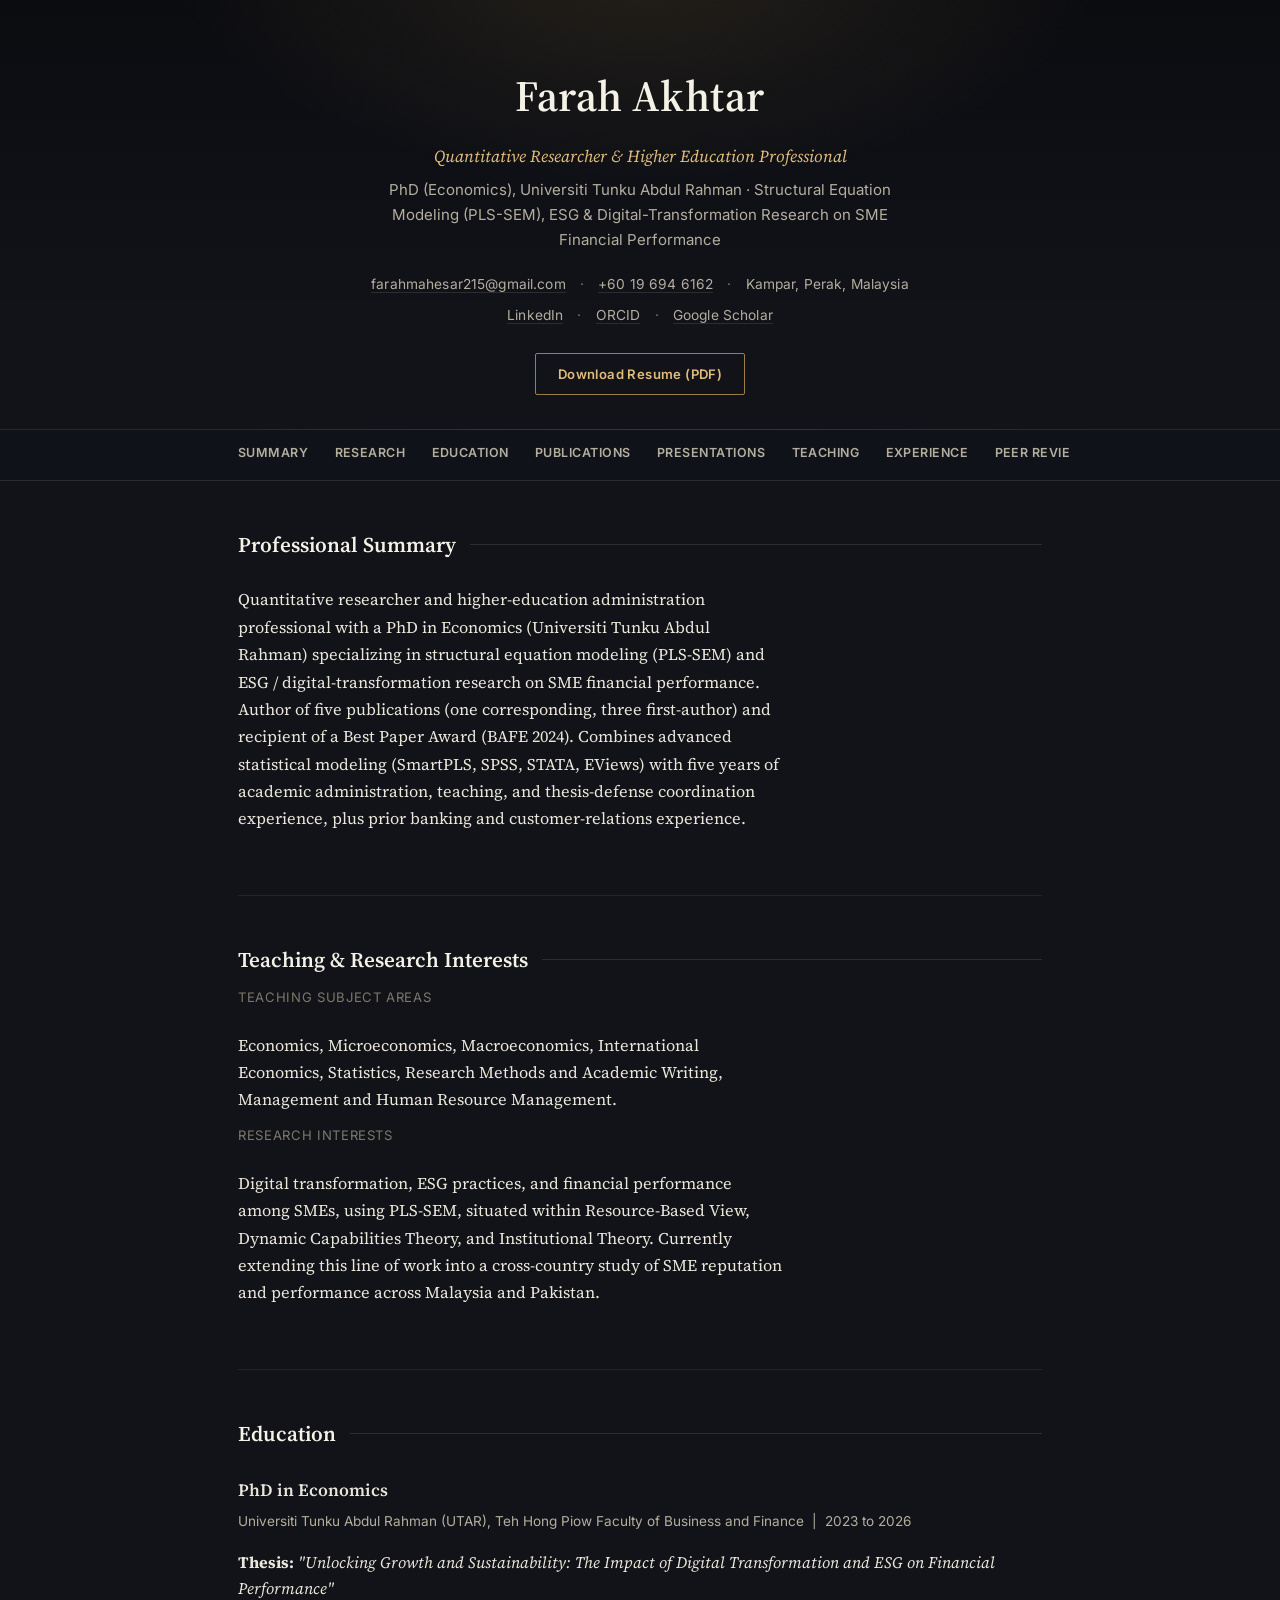
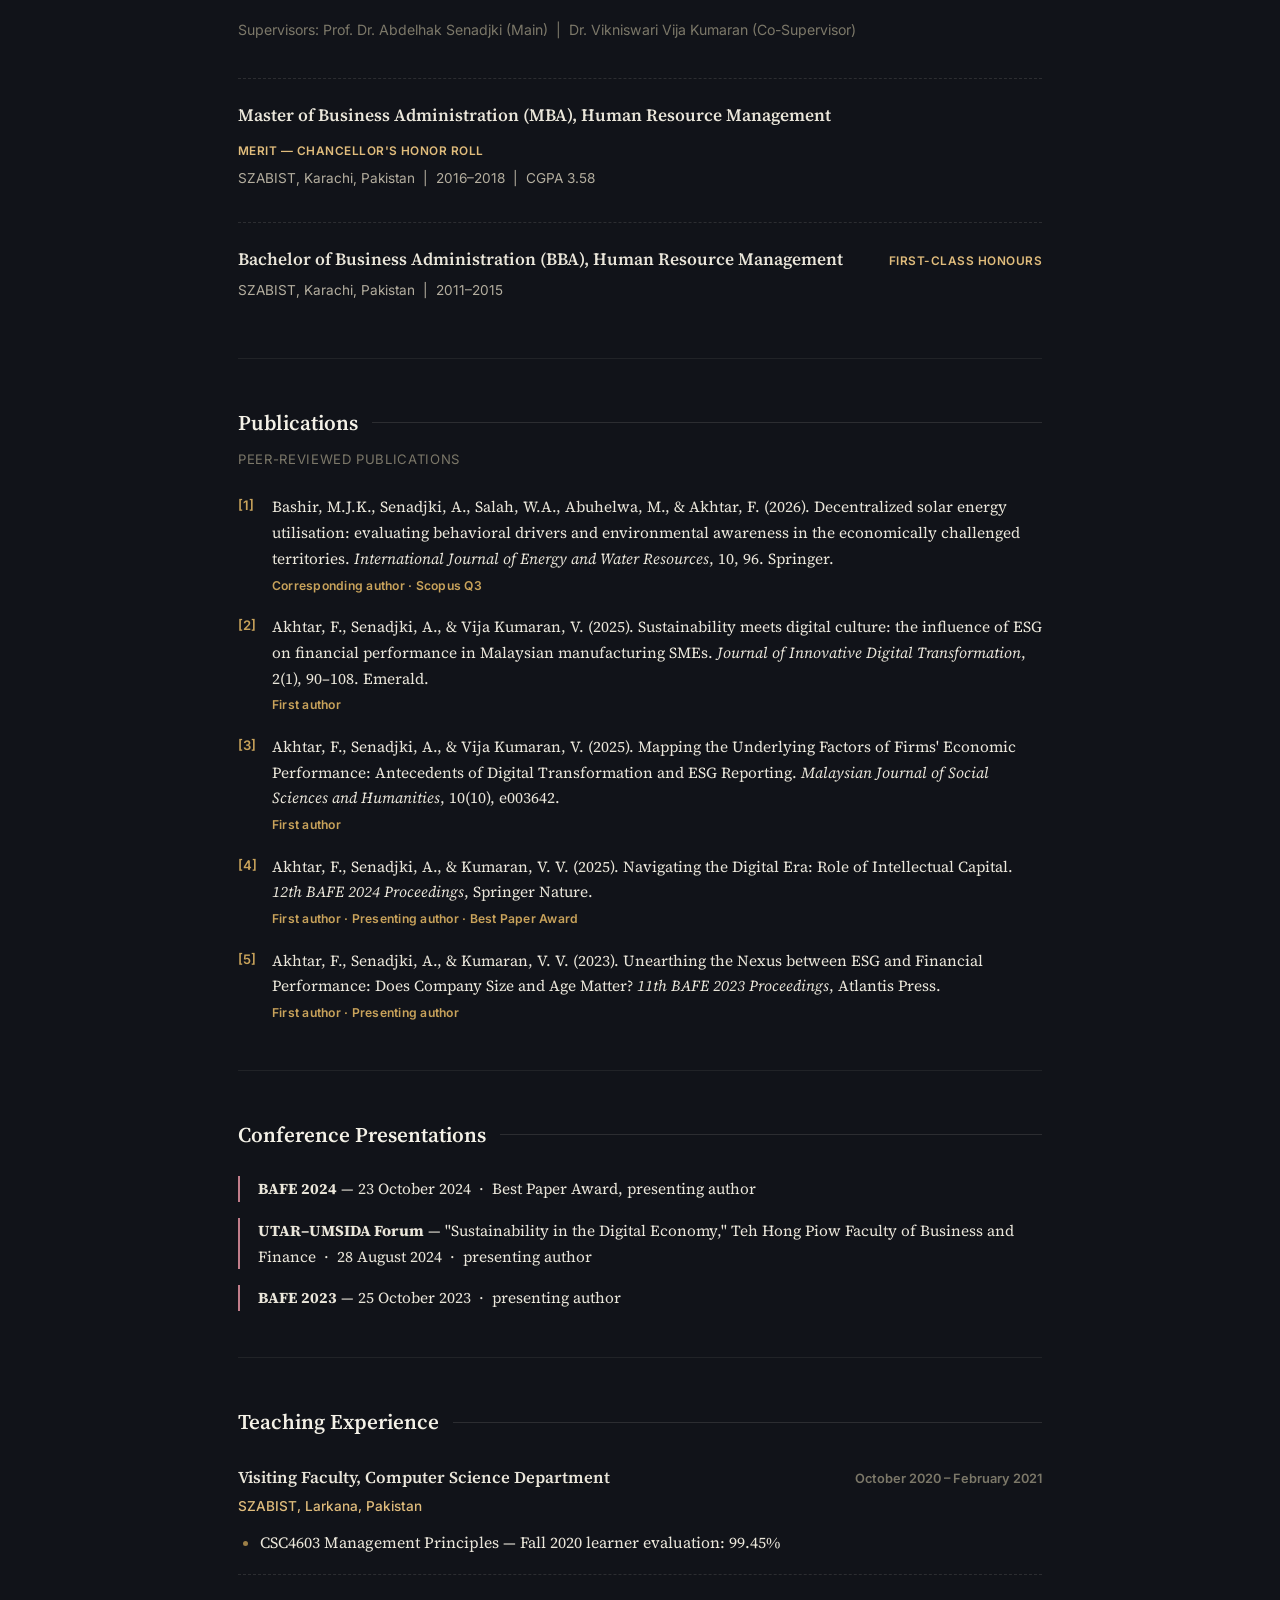
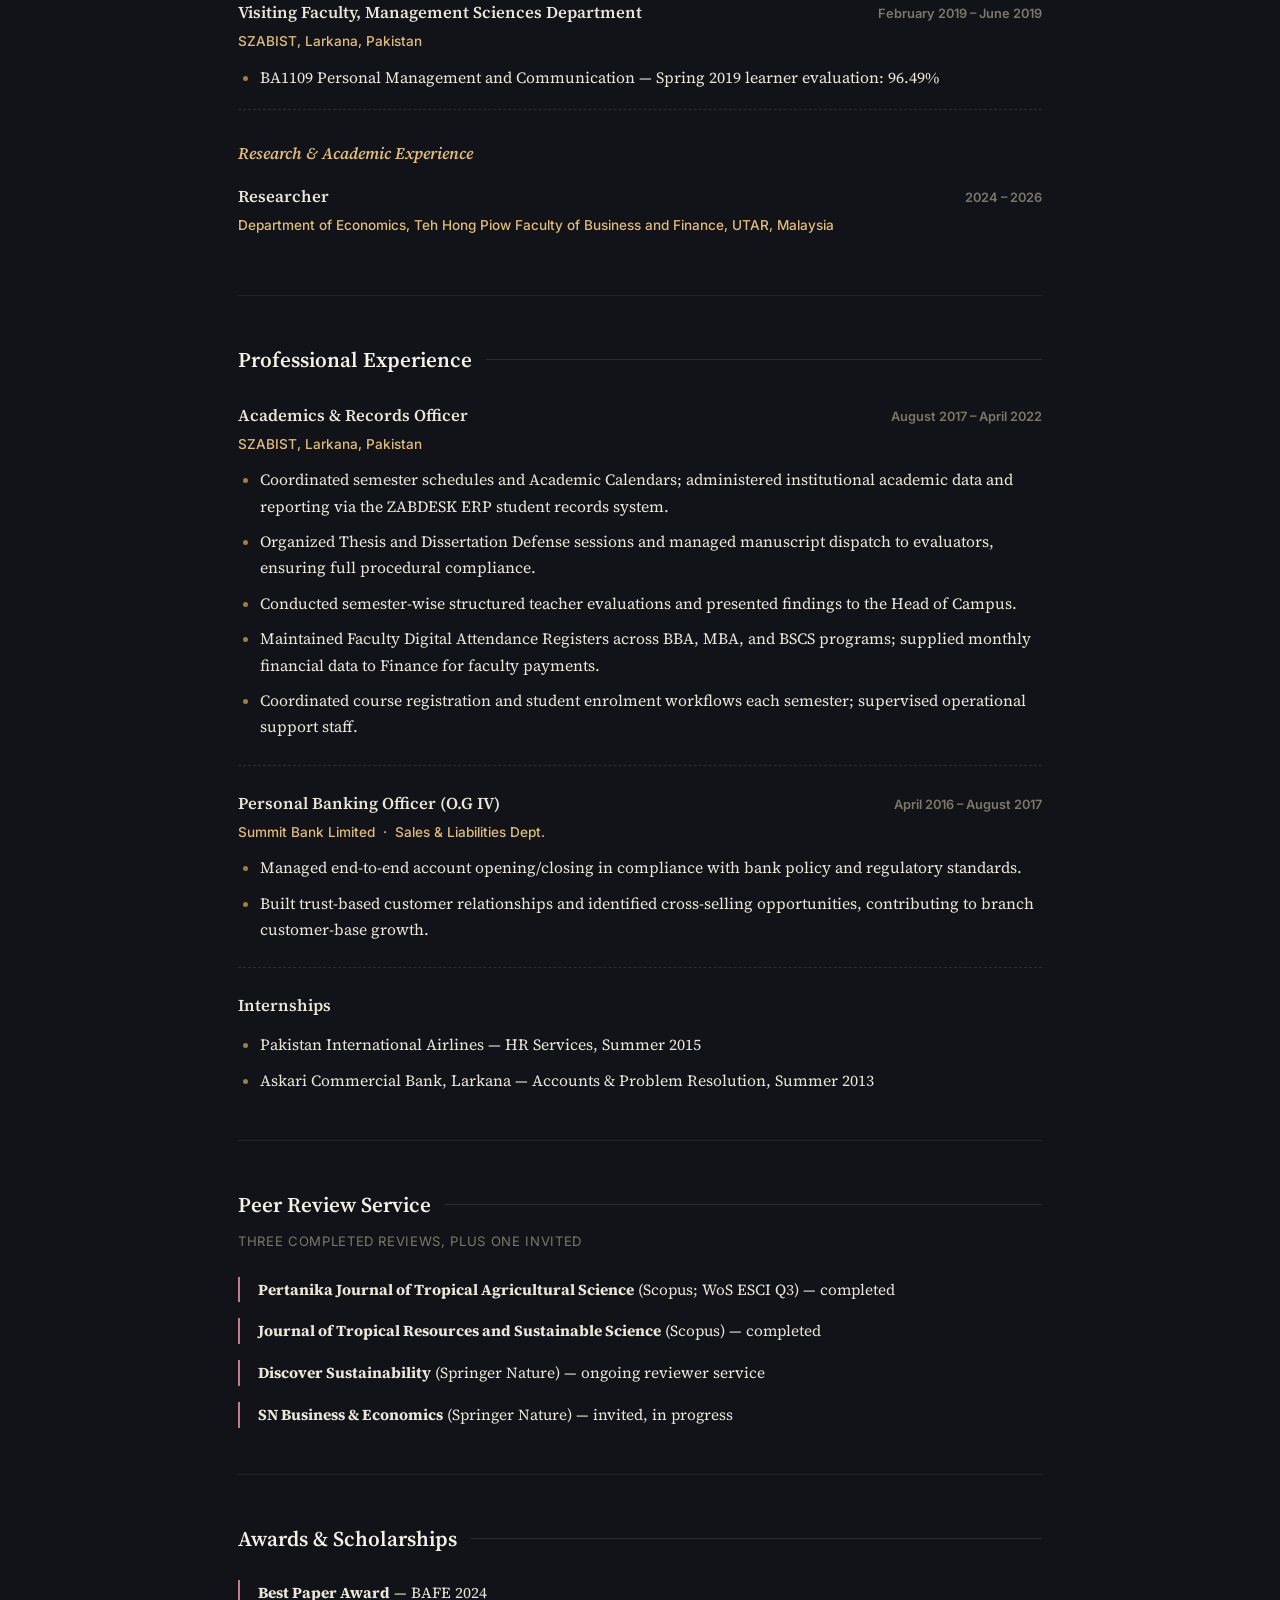
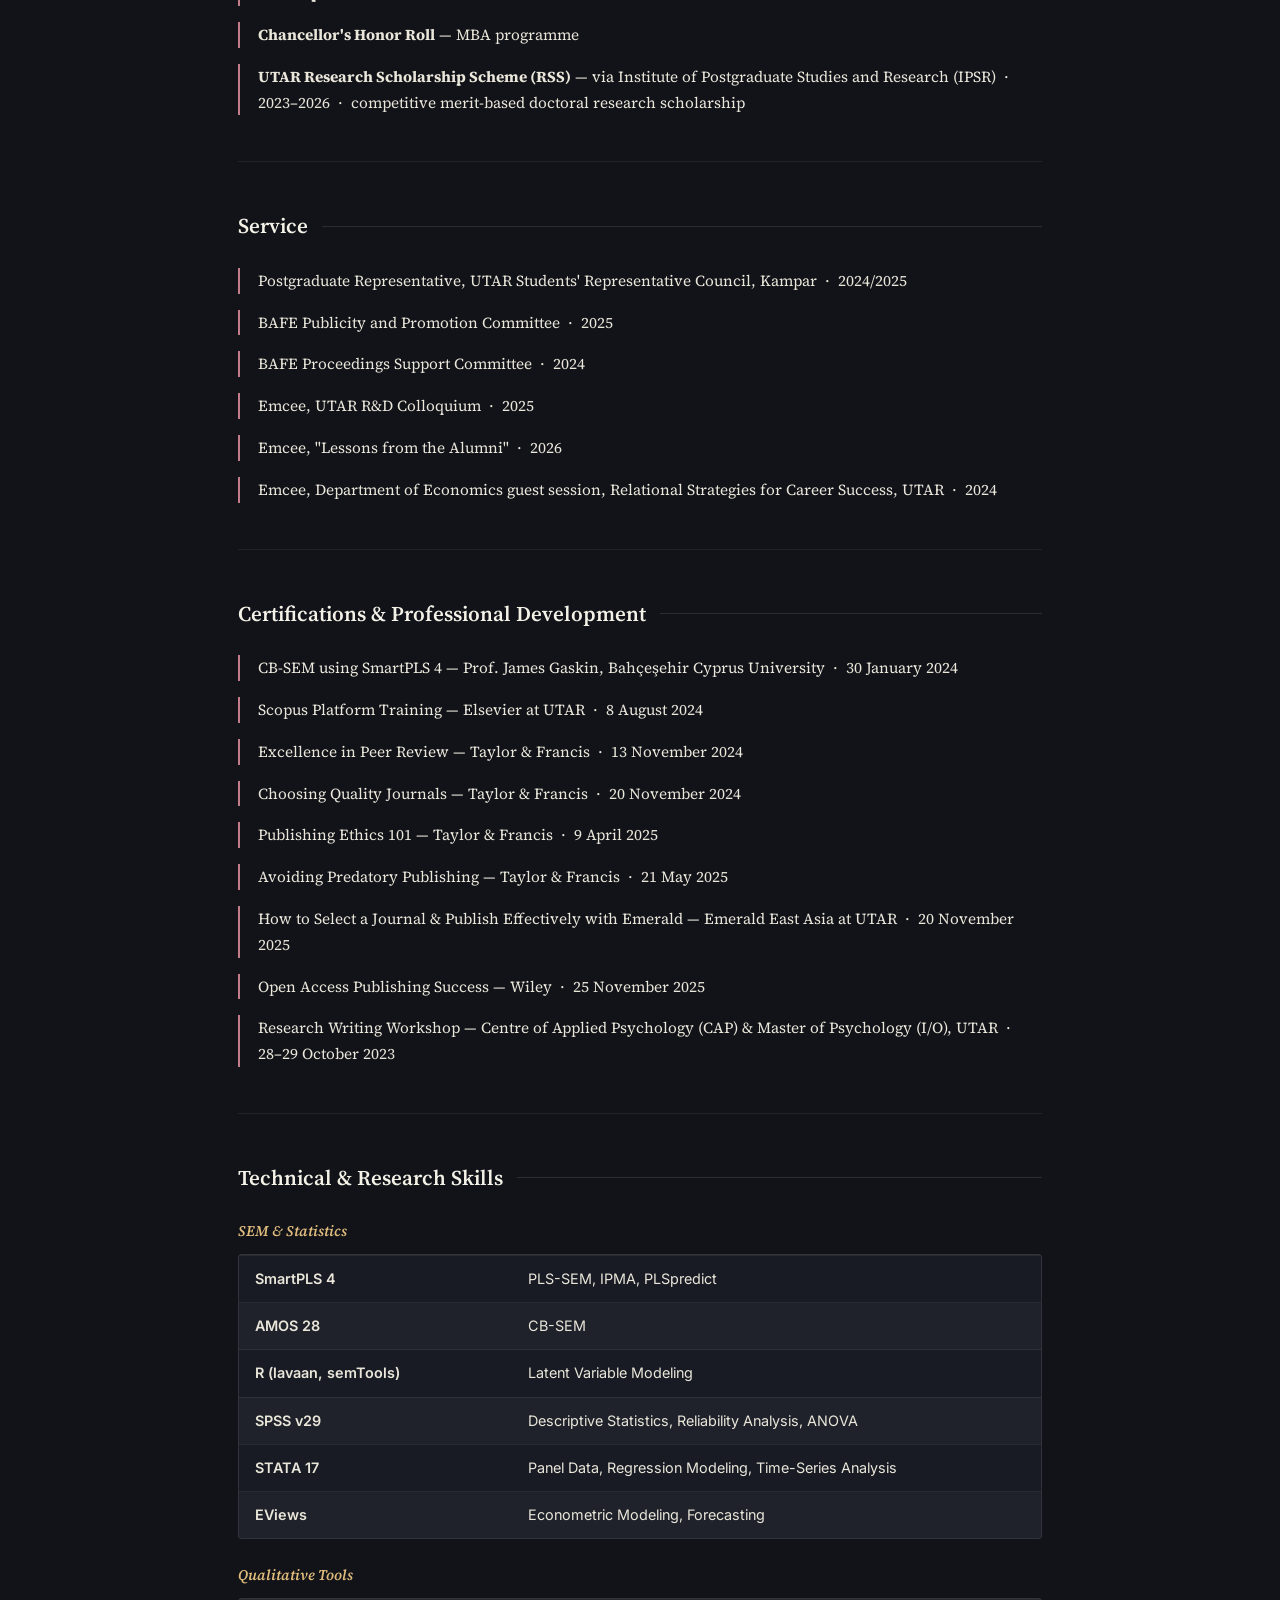
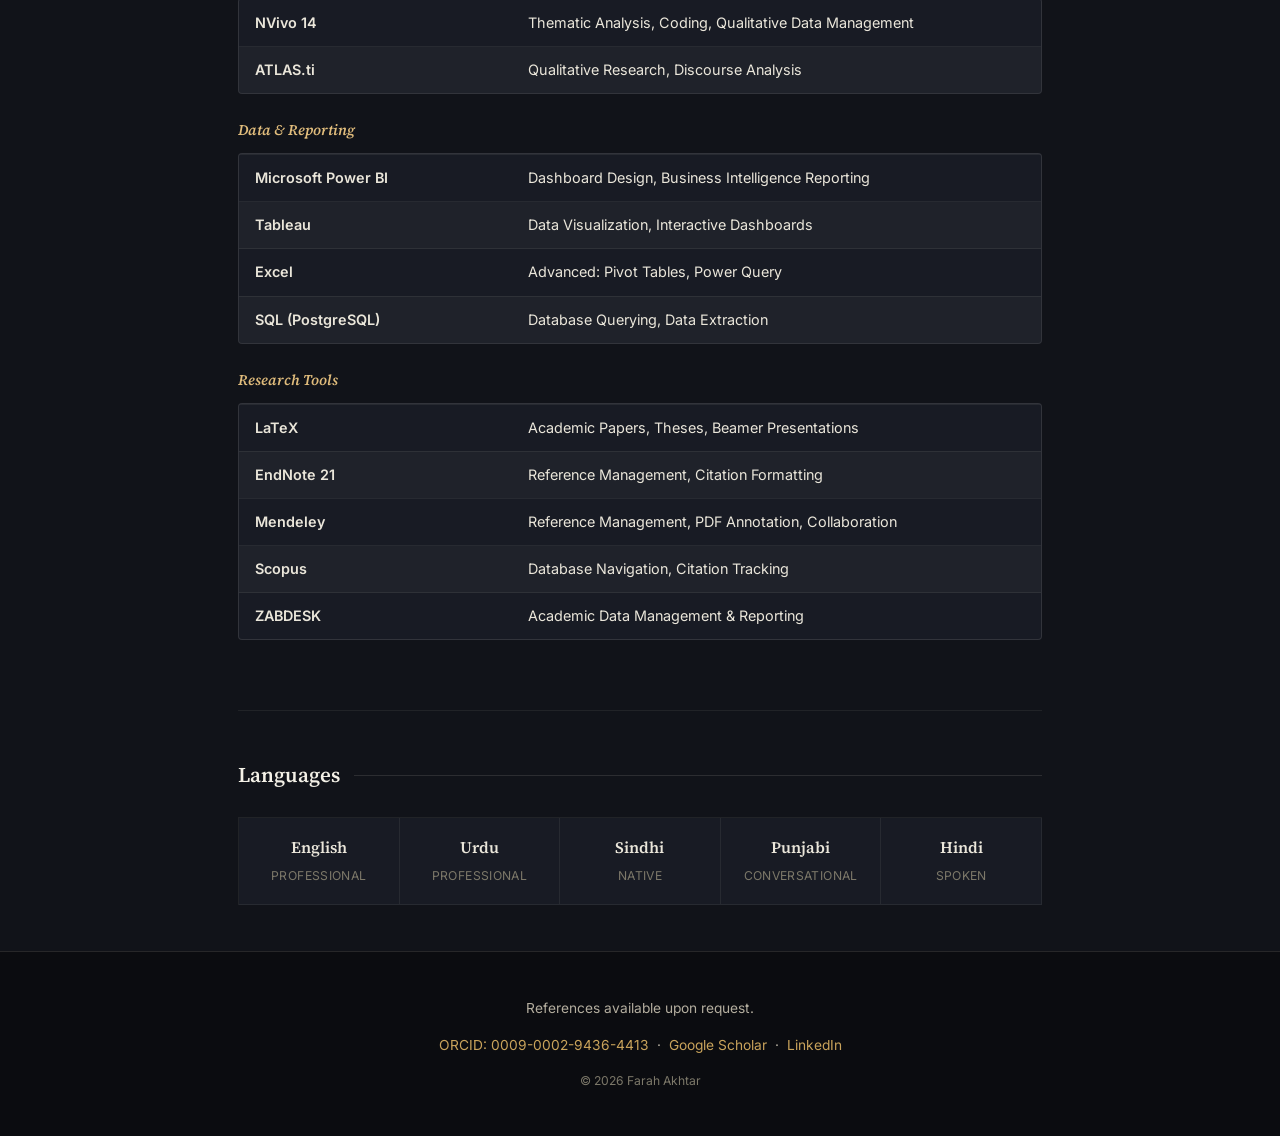
==== index.html @ 7dca2a74 "Rework CV with expanded content from updated resume Adds Teaching & Research Interests, Conference P" ====
<!doctype html>
<html lang="en">
<head>
<meta charset="UTF-8">
<meta name="viewport" content="width=device-width, initial-scale=1.0">
<title>Farah Akhtar — PhD (Economics) | Quantitative Researcher</title>
<meta name="description" content="Farah Akhtar — BBA | MBA | PhD (Economics) | Quantitative Researcher | Higher Education Professional">
<link rel="preconnect" href="https://fonts.googleapis.com">
<link rel="preconnect" href="https://fonts.gstatic.com" crossorigin>
<link href="https://fonts.googleapis.com/css2?family=Source+Serif+4:ital,opsz,wght@0,8..60,400;0,8..60,500;0,8..60,600;0,8..60,700;1,8..60,400;1,8..60,500&family=Inter:wght@400;500;600&display=swap" rel="stylesheet">
<link rel="stylesheet" href="style.css">
<link rel="icon" href="data:image/svg+xml,<svg xmlns=%22http://www.w3.org/2000/svg%22 viewBox=%220 0 100 100%22><text y=%22.9em%22 font-size=%2290%22>📊</text></svg>">
</head>
<body>

<header class="hero">
  <div class="wrap hero-inner">
    <h1>Farah Akhtar</h1>
    <p class="post">Quantitative Researcher &amp; Higher Education Professional</p>
    <p class="tagline">PhD (Economics), Universiti Tunku Abdul Rahman &middot; Structural Equation Modeling (PLS-SEM), ESG &amp; Digital-Transformation Research on SME Financial Performance</p>

    <p class="contact-line">
      <a href="mailto:farahmahesar215@gmail.com">farahmahesar215@gmail.com</a>
      <span aria-hidden="true">&middot;</span>
      <a href="tel:+60196946162">+60 19 694 6162</a>
      <span aria-hidden="true">&middot;</span>
      Kampar, Perak, Malaysia
    </p>
    <p class="contact-line links">
      <a href="https://www.linkedin.com/in/farah-akhtar-ph-d-1b116936" target="_blank" rel="noopener">LinkedIn</a>
      <span aria-hidden="true">&middot;</span>
      <a href="https://orcid.org/0009-0002-9436-4413" target="_blank" rel="noopener">ORCID</a>
      <span aria-hidden="true">&middot;</span>
      <a href="https://scholar.google.com/citations?user=clqoToMAAAAJ&hl=en" target="_blank" rel="noopener">Google Scholar</a>
    </p>

    <a class="resume-btn" href="Farah-Akhtar-CV.pdf" download>Download Resume (PDF)</a>
  </div>
</header>

<nav class="subnav">
  <div class="wrap subnav-inner">
    <a href="#summary">Summary</a>
    <a href="#interests">Research</a>
    <a href="#education">Education</a>
    <a href="#publications">Publications</a>
    <a href="#presentations">Presentations</a>
    <a href="#teaching">Teaching</a>
    <a href="#experience">Experience</a>
    <a href="#peer-review">Peer Review</a>
    <a href="#awards">Awards</a>
    <a href="#service">Service</a>
    <a href="#development">Development</a>
    <a href="#technical">Skills</a>
    <a href="#languages">Languages</a>
  </div>
</nav>

<main class="wrap">

  <section id="summary" class="section">
    <h2>Professional Summary</h2>
    <p class="summary-text">
      Quantitative researcher and higher-education administration professional with a PhD in Economics
      (Universiti Tunku Abdul Rahman) specializing in structural equation modeling (PLS-SEM) and ESG /
      digital-transformation research on SME financial performance. Author of five publications (one corresponding,
      three first-author) and recipient of a Best Paper Award (BAFE 2024). Combines advanced statistical modeling
      (SmartPLS, SPSS, STATA, EViews) with five years of academic administration, teaching, and thesis-defense
      coordination experience, plus prior banking and customer-relations experience.
    </p>
  </section>

  <section id="interests" class="section">
    <h2>Teaching &amp; Research Interests</h2>
    <p class="section-sub">Teaching Subject Areas</p>
    <p class="summary-text" style="margin-bottom:26px">
      Economics, Microeconomics, Macroeconomics, International Economics, Statistics, Research Methods and
      Academic Writing, Management and Human Resource Management.
    </p>
    <p class="section-sub">Research Interests</p>
    <p class="summary-text">
      Digital transformation, ESG practices, and financial performance among SMEs, using PLS-SEM, situated within
      Resource-Based View, Dynamic Capabilities Theory, and Institutional Theory. Currently extending this line of
      work into a cross-country study of SME reputation and performance across Malaysia and Pakistan.
    </p>
  </section>

  <section id="education" class="section">
    <h2>Education</h2>

    <article class="edu-item">
      <div class="edu-head">
        <h3>PhD in Economics</h3>
      </div>
      <p class="edu-meta">Universiti Tunku Abdul Rahman (UTAR), Teh Hong Piow Faculty of Business and Finance &nbsp;|&nbsp; 2023 to 2026</p>
      <p><strong>Thesis:</strong> <em>"Unlocking Growth and Sustainability: The Impact of Digital Transformation and ESG on Financial Performance"</em></p>
      <p class="edu-note">Supervisors: Prof. Dr. Abdelhak Senadjki (Main) &nbsp;|&nbsp; Dr. Vikniswari Vija Kumaran (Co-Supervisor)</p>
    </article>

    <article class="edu-item">
      <div class="edu-head">
        <h3>Master of Business Administration (MBA), Human Resource Management</h3>
        <span class="pill">Merit — Chancellor's Honor Roll</span>
      </div>
      <p class="edu-meta">SZABIST, Karachi, Pakistan &nbsp;|&nbsp; 2016–2018 &nbsp;|&nbsp; CGPA 3.58</p>
    </article>

    <article class="edu-item">
      <div class="edu-head">
        <h3>Bachelor of Business Administration (BBA), Human Resource Management</h3>
        <span class="pill">First-Class Honours</span>
      </div>
      <p class="edu-meta">SZABIST, Karachi, Pakistan &nbsp;|&nbsp; 2011–2015</p>
    </article>
  </section>

  <section id="publications" class="section">
    <h2>Publications</h2>
    <p class="section-sub">Peer-Reviewed Publications</p>
    <ol class="pub-list">
      <li>
        Bashir, M.J.K., Senadjki, A., Salah, W.A., Abuhelwa, M., &amp; Akhtar, F. (2026). Decentralized solar
        energy utilisation: evaluating behavioral drivers and environmental awareness in the economically
        challenged territories. <em>International Journal of Energy and Water Resources</em>, 10, 96. Springer.
        <span class="pub-tag">Corresponding author &middot; Scopus Q3</span>
      </li>
      <li>
        Akhtar, F., Senadjki, A., &amp; Vija Kumaran, V. (2025). Sustainability meets digital culture: the influence
        of ESG on financial performance in Malaysian manufacturing SMEs. <em>Journal of Innovative Digital
        Transformation</em>, 2(1), 90–108. Emerald.
        <span class="pub-tag">First author</span>
      </li>
      <li>
        Akhtar, F., Senadjki, A., &amp; Vija Kumaran, V. (2025). Mapping the Underlying Factors of Firms' Economic
        Performance: Antecedents of Digital Transformation and ESG Reporting. <em>Malaysian Journal of Social
        Sciences and Humanities</em>, 10(10), e003642.
        <span class="pub-tag">First author</span>
      </li>
      <li>
        Akhtar, F., Senadjki, A., &amp; Kumaran, V. V. (2025). Navigating the Digital Era: Role of Intellectual
        Capital. <em>12th BAFE 2024 Proceedings</em>, Springer Nature.
        <span class="pub-tag">First author &middot; Presenting author &middot; Best Paper Award</span>
      </li>
      <li>
        Akhtar, F., Senadjki, A., &amp; Kumaran, V. V. (2023). Unearthing the Nexus between ESG and Financial
        Performance: Does Company Size and Age Matter? <em>11th BAFE 2023 Proceedings</em>, Atlantis Press.
        <span class="pub-tag">First author &middot; Presenting author</span>
      </li>
    </ol>
  </section>

  <section id="presentations" class="section">
    <h2>Conference Presentations</h2>
    <ul class="award-list">
      <li><strong>BAFE 2024</strong> — 23 October 2024 &nbsp;·&nbsp; Best Paper Award, presenting author</li>
      <li><strong>UTAR–UMSIDA Forum</strong> — "Sustainability in the Digital Economy," Teh Hong Piow Faculty of Business and Finance &nbsp;·&nbsp; 28 August 2024 &nbsp;·&nbsp; presenting author</li>
      <li><strong>BAFE 2023</strong> — 25 October 2023 &nbsp;·&nbsp; presenting author</li>
    </ul>
  </section>

  <section id="teaching" class="section">
    <h2>Teaching Experience</h2>

    <article class="job job--compact">
      <div class="job-head">
        <div>
          <h3>Visiting Faculty, Computer Science Department</h3>
          <p class="job-org">SZABIST, Larkana, Pakistan</p>
        </div>
        <span class="dates">October 2020 – February 2021</span>
      </div>
      <ul>
        <li>CSC4603 Management Principles — Fall 2020 learner evaluation: 99.45%</li>
      </ul>
    </article>

    <article class="job job--compact">
      <div class="job-head">
        <div>
          <h3>Visiting Faculty, Management Sciences Department</h3>
          <p class="job-org">SZABIST, Larkana, Pakistan</p>
        </div>
        <span class="dates">February 2019 – June 2019</span>
      </div>
      <ul>
        <li>BA1109 Personal Management and Communication — Spring 2019 learner evaluation: 96.49%</li>
      </ul>
    </article>

    <h3 class="subsection-title">Research &amp; Academic Experience</h3>
    <article class="job job--compact">
      <div class="job-head">
        <div>
          <h3>Researcher</h3>
          <p class="job-org">Department of Economics, Teh Hong Piow Faculty of Business and Finance, UTAR, Malaysia</p>
        </div>
        <span class="dates">2024 – 2026</span>
      </div>
    </article>
  </section>

  <section id="experience" class="section">
    <h2>Professional Experience</h2>

    <article class="job">
      <div class="job-head">
        <div>
          <h3>Academics &amp; Records Officer</h3>
          <p class="job-org">SZABIST, Larkana, Pakistan</p>
        </div>
        <span class="dates">August 2017 – April 2022</span>
      </div>
      <ul>
        <li>Coordinated semester schedules and Academic Calendars; administered institutional academic data and reporting via the ZABDESK ERP student records system.</li>
        <li>Organized Thesis and Dissertation Defense sessions and managed manuscript dispatch to evaluators, ensuring full procedural compliance.</li>
        <li>Conducted semester-wise structured teacher evaluations and presented findings to the Head of Campus.</li>
        <li>Maintained Faculty Digital Attendance Registers across BBA, MBA, and BSCS programs; supplied monthly financial data to Finance for faculty payments.</li>
        <li>Coordinated course registration and student enrolment workflows each semester; supervised operational support staff.</li>
      </ul>
    </article>

    <article class="job">
      <div class="job-head">
        <div>
          <h3>Personal Banking Officer (O.G IV)</h3>
          <p class="job-org">Summit Bank Limited &nbsp;·&nbsp; Sales &amp; Liabilities Dept.</p>
        </div>
        <span class="dates">April 2016 – August 2017</span>
      </div>
      <ul>
        <li>Managed end-to-end account opening/closing in compliance with bank policy and regulatory standards.</li>
        <li>Built trust-based customer relationships and identified cross-selling opportunities, contributing to branch customer-base growth.</li>
      </ul>
    </article>

    <article class="job job--compact">
      <div class="job-head">
        <div><h3>Internships</h3></div>
      </div>
      <ul>
        <li>Pakistan International Airlines — HR Services, Summer 2015</li>
        <li>Askari Commercial Bank, Larkana — Accounts &amp; Problem Resolution, Summer 2013</li>
      </ul>
    </article>
  </section>

  <section id="peer-review" class="section">
    <h2>Peer Review Service</h2>
    <p class="section-sub">Three completed reviews, plus one invited</p>
    <ul class="award-list">
      <li><strong>Pertanika Journal of Tropical Agricultural Science</strong> (Scopus; WoS ESCI Q3) — completed</li>
      <li><strong>Journal of Tropical Resources and Sustainable Science</strong> (Scopus) — completed</li>
      <li><strong>Discover Sustainability</strong> (Springer Nature) — ongoing reviewer service</li>
      <li><strong>SN Business &amp; Economics</strong> (Springer Nature) — invited, in progress</li>
    </ul>
  </section>

  <section id="awards" class="section">
    <h2>Awards &amp; Scholarships</h2>
    <ul class="award-list">
      <li><strong>Best Paper Award</strong> — BAFE 2024</li>
      <li><strong>Chancellor's Honor Roll</strong> — MBA programme</li>
      <li><strong>UTAR Research Scholarship Scheme (RSS)</strong> — via Institute of Postgraduate Studies and Research (IPSR) &nbsp;·&nbsp; 2023–2026 &nbsp;·&nbsp; competitive merit-based doctoral research scholarship</li>
    </ul>
  </section>

  <section id="service" class="section">
    <h2>Service</h2>
    <ul class="award-list">
      <li>Postgraduate Representative, UTAR Students' Representative Council, Kampar &nbsp;·&nbsp; 2024/2025</li>
      <li>BAFE Publicity and Promotion Committee &nbsp;·&nbsp; 2025</li>
      <li>BAFE Proceedings Support Committee &nbsp;·&nbsp; 2024</li>
      <li>Emcee, UTAR R&amp;D Colloquium &nbsp;·&nbsp; 2025</li>
      <li>Emcee, "Lessons from the Alumni" &nbsp;·&nbsp; 2026</li>
      <li>Emcee, Department of Economics guest session, Relational Strategies for Career Success, UTAR &nbsp;·&nbsp; 2024</li>
    </ul>
  </section>

  <section id="development" class="section">
    <h2>Certifications &amp; Professional Development</h2>
    <ul class="award-list">
      <li>CB-SEM using SmartPLS 4 — Prof. James Gaskin, Bahçeşehir Cyprus University &nbsp;·&nbsp; 30 January 2024</li>
      <li>Scopus Platform Training — Elsevier at UTAR &nbsp;·&nbsp; 8 August 2024</li>
      <li>Excellence in Peer Review — Taylor &amp; Francis &nbsp;·&nbsp; 13 November 2024</li>
      <li>Choosing Quality Journals — Taylor &amp; Francis &nbsp;·&nbsp; 20 November 2024</li>
      <li>Publishing Ethics 101 — Taylor &amp; Francis &nbsp;·&nbsp; 9 April 2025</li>
      <li>Avoiding Predatory Publishing — Taylor &amp; Francis &nbsp;·&nbsp; 21 May 2025</li>
      <li>How to Select a Journal &amp; Publish Effectively with Emerald — Emerald East Asia at UTAR &nbsp;·&nbsp; 20 November 2025</li>
      <li>Open Access Publishing Success — Wiley &nbsp;·&nbsp; 25 November 2025</li>
      <li>Research Writing Workshop — Centre of Applied Psychology (CAP) &amp; Master of Psychology (I/O), UTAR &nbsp;·&nbsp; 28–29 October 2023</li>
    </ul>
  </section>

  <section id="technical" class="section">
    <h2>Technical &amp; Research Skills</h2>

    <div class="tech-group">
      <h3>SEM &amp; Statistics</h3>
      <div class="table-wrap"><table>
        <tbody>
          <tr><td>SmartPLS 4</td><td>PLS-SEM, IPMA, PLSpredict</td></tr>
          <tr><td>AMOS 28</td><td>CB-SEM</td></tr>
          <tr><td>R (lavaan, semTools)</td><td>Latent Variable Modeling</td></tr>
          <tr><td>SPSS v29</td><td>Descriptive Statistics, Reliability Analysis, ANOVA</td></tr>
          <tr><td>STATA 17</td><td>Panel Data, Regression Modeling, Time-Series Analysis</td></tr>
          <tr><td>EViews</td><td>Econometric Modeling, Forecasting</td></tr>
        </tbody>
      </table></div>
    </div>

    <div class="tech-group">
      <h3>Qualitative Tools</h3>
      <div class="table-wrap"><table>
        <tbody>
          <tr><td>NVivo 14</td><td>Thematic Analysis, Coding, Qualitative Data Management</td></tr>
          <tr><td>ATLAS.ti</td><td>Qualitative Research, Discourse Analysis</td></tr>
        </tbody>
      </table></div>
    </div>

    <div class="tech-group">
      <h3>Data &amp; Reporting</h3>
      <div class="table-wrap"><table>
        <tbody>
          <tr><td>Microsoft Power BI</td><td>Dashboard Design, Business Intelligence Reporting</td></tr>
          <tr><td>Tableau</td><td>Data Visualization, Interactive Dashboards</td></tr>
          <tr><td>Excel</td><td>Advanced: Pivot Tables, Power Query</td></tr>
          <tr><td>SQL (PostgreSQL)</td><td>Database Querying, Data Extraction</td></tr>
        </tbody>
      </table></div>
    </div>

    <div class="tech-group">
      <h3>Research Tools</h3>
      <div class="table-wrap"><table>
        <tbody>
          <tr><td>LaTeX</td><td>Academic Papers, Theses, Beamer Presentations</td></tr>
          <tr><td>EndNote 21</td><td>Reference Management, Citation Formatting</td></tr>
          <tr><td>Mendeley</td><td>Reference Management, PDF Annotation, Collaboration</td></tr>
          <tr><td>Scopus</td><td>Database Navigation, Citation Tracking</td></tr>
          <tr><td>ZABDESK</td><td>Academic Data Management &amp; Reporting</td></tr>
        </tbody>
      </table></div>
    </div>
  </section>

  <section id="languages" class="section">
    <h2>Languages</h2>
    <div class="lang-row">
      <div class="lang"><span>English</span><small>Professional</small></div>
      <div class="lang"><span>Urdu</span><small>Professional</small></div>
      <div class="lang"><span>Sindhi</span><small>Native</small></div>
      <div class="lang"><span>Punjabi</span><small>Conversational</small></div>
      <div class="lang"><span>Hindi</span><small>Spoken</small></div>
    </div>
  </section>

</main>

<footer class="site-footer">
  <div class="wrap">
    <p>References available upon request.</p>
    <p>
      <a href="https://orcid.org/0009-0002-9436-4413" target="_blank" rel="noopener">ORCID: 0009-0002-9436-4413</a>
      &nbsp;·&nbsp;
      <a href="https://scholar.google.com/citations?user=clqoToMAAAAJ&hl=en" target="_blank" rel="noopener">Google Scholar</a>
      &nbsp;·&nbsp;
      <a href="https://www.linkedin.com/in/farah-akhtar-ph-d-1b116936" target="_blank" rel="noopener">LinkedIn</a>
    </p>
    <p class="fine">&copy; <span id="year"></span> Farah Akhtar</p>
  </div>
</footer>

<script>document.getElementById('year').textContent = new Date().getFullYear();</script>
</body>
</html>
---- style.css ----
:root{
  --bg:#111319;
  --bg-alt:#181b24;
  --bg-elevated:#1f2330;
  --ink:#eae6da;
  --ink-soft:#b4ae9f;
  --ink-faint:#7c7869;
  --gold:#c9a35b;
  --gold-bright:#e0bc7c;
  --gold-soft:#9c7f47;
  --rose:#c17d8a;
  --line:rgba(234,230,218,.12);
  --line-soft:rgba(234,230,218,.07);
  --black:#0b0c10;
  --max:860px;
  --radius:4px;
}

*{box-sizing:border-box}
html{scroll-behavior:smooth}
body{
  margin:0;
  background:var(--bg);
  color:var(--ink);
  font-family:'Source Serif 4',Georgia,'Times New Roman',serif;
  font-size:16px;
  line-height:1.68;
  -webkit-font-smoothing:antialiased;
}
h1,h2,h3{font-family:'Source Serif 4',Georgia,serif; margin:0; color:var(--ink); font-weight:600}
a{color:var(--gold); text-decoration:none; border-bottom:1px solid transparent}
a:hover{color:var(--gold-bright); border-bottom-color:var(--gold-bright)}
.wrap{max-width:var(--max); margin:0 auto; padding:0 28px}
.sans{font-family:'Inter',-apple-system,sans-serif}

/* ---------- Hero ---------- */
.hero{
  background:
    radial-gradient(720px 360px at 50% -12%, rgba(201,163,91,.14), transparent 65%),
    linear-gradient(180deg, var(--black), var(--bg) 75%);
  border-bottom:1px solid var(--line);
  padding:60px 0 34px;
}
.hero-inner{text-align:center}
.hero h1{
  font-size:clamp(2rem,4.5vw,2.7rem);
  font-weight:600;
  letter-spacing:.01em;
  color:#f4f1e7;
}
.post{
  margin:10px 0 2px;
  font-size:1.05rem;
  font-style:italic;
  color:var(--gold-bright);
}
.tagline{
  margin:6px auto 0;
  max-width:560px;
  color:var(--ink-soft);
  font-size:.94rem;
  font-family:'Inter',sans-serif;
}
.contact-line{
  font-family:'Inter',sans-serif;
  margin:20px 0 0;
  font-size:.86rem;
  color:var(--ink-soft);
  letter-spacing:.01em;
}
.contact-line span{color:var(--ink-faint); margin:0 10px}
.contact-line a{color:var(--ink-soft); border-bottom:1px solid var(--line)}
.contact-line a:hover{color:var(--gold-bright); border-bottom-color:var(--gold-bright)}
.contact-line.links{margin-top:8px}

.resume-btn{
  display:inline-block;
  margin-top:26px;
  font-family:'Inter',sans-serif;
  font-size:.82rem;
  font-weight:600;
  letter-spacing:.03em;
  color:var(--gold-bright);
  background:transparent;
  border:1px solid var(--gold-soft);
  border-radius:2px;
  padding:9px 22px;
  transition:background .15s ease, color .15s ease;
}
.resume-btn:hover{
  color:var(--black);
  background:var(--gold);
  border-color:var(--gold);
  border-bottom:1px solid var(--gold);
  text-decoration:none;
}

/* ---------- Subnav ---------- */
.subnav{
  position:sticky; top:0; z-index:20;
  background:rgba(17,19,25,.92);
  backdrop-filter:saturate(160%) blur(6px);
  border-bottom:1px solid var(--line);
}
.subnav-inner{
  display:flex; gap:26px; overflow-x:auto;
  padding:13px 28px;
  scrollbar-width:none;
  font-family:'Inter',sans-serif;
}
.subnav-inner::-webkit-scrollbar{display:none}
.subnav a{
  color:var(--ink-soft);
  font-size:.78rem;
  font-weight:600;
  letter-spacing:.04em;
  text-transform:uppercase;
  white-space:nowrap;
  border-bottom:1px solid transparent;
  padding-bottom:2px;
}
.subnav a:hover{color:var(--gold-bright); border-bottom-color:var(--gold-bright)}

/* ---------- Sections ---------- */
main{padding-bottom:20px}
.section{
  padding:46px 0;
  border-bottom:1px solid var(--line-soft);
}
.section:last-of-type{border-bottom:none}
.section h2{
  font-size:1.32rem;
  margin-bottom:24px;
  font-weight:600;
  display:flex;
  align-items:center;
  gap:14px;
  color:#f4f1e7;
}
.section h2::after{
  content:"";
  flex:1;
  height:1px;
  background:var(--line);
}
.section-sub{
  font-family:'Inter',sans-serif;
  color:var(--ink-faint);
  font-size:.82rem;
  text-transform:uppercase;
  letter-spacing:.05em;
  margin-top:-16px;
  margin-bottom:24px;
}
.summary-text{font-size:1.02rem; color:var(--ink); max-width:68ch}

/* ---------- Education ---------- */
.edu-item{
  padding:0 0 22px;
  margin-bottom:22px;
  border-bottom:1px dashed var(--line);
}
.edu-item:last-child{border-bottom:none; margin-bottom:0; padding-bottom:0}
.edu-item--compact{padding-bottom:14px; margin-bottom:14px}
.edu-head{display:flex; align-items:baseline; justify-content:space-between; gap:12px; flex-wrap:wrap}
.edu-item h3{font-size:1.08rem; font-weight:600}
.edu-meta{
  font-family:'Inter',sans-serif;
  color:var(--ink-soft);
  font-size:.85rem;
  margin:5px 0 10px;
}
.edu-note{color:var(--ink-faint); font-size:.88rem; font-family:'Inter',sans-serif}
.pill{
  font-family:'Inter',sans-serif;
  color:var(--gold-bright);
  font-size:.74rem;
  font-weight:600;
  letter-spacing:.04em;
  text-transform:uppercase;
  white-space:nowrap;
}

/* ---------- Tables ---------- */
.table-wrap{overflow-x:auto; border:1px solid var(--line); border-radius:var(--radius); background:var(--bg-alt)}
table{width:100%; border-collapse:collapse; font-size:.9rem; font-family:'Inter',sans-serif}
thead th{
  background:var(--bg-elevated);
  color:var(--gold-bright);
  text-align:left;
  font-weight:600;
  font-size:.78rem;
  letter-spacing:.03em;
  text-transform:uppercase;
  padding:11px 16px;
}
tbody td{padding:11px 16px; border-top:1px solid var(--line-soft); vertical-align:top; color:var(--ink)}
tbody tr:nth-child(even){background:rgba(234,230,218,.03)}

/* ---------- Experience ---------- */
.subsection-title{
  font-size:1.02rem;
  margin:30px 0 16px;
  color:var(--gold-bright);
  font-style:italic;
}
.job{
  padding:0 0 24px;
  margin-bottom:24px;
  border-bottom:1px dashed var(--line);
}
.job:last-child{border-bottom:none; margin-bottom:0; padding-bottom:0}
.job--compact{padding-bottom:18px}
.job-head{display:flex; justify-content:space-between; align-items:baseline; gap:16px; flex-wrap:wrap; margin-bottom:12px}
.job h3{font-size:1.04rem; font-weight:600}
.job-org{
  font-family:'Inter',sans-serif;
  color:var(--gold-bright);
  font-size:.85rem;
  margin:3px 0 0;
  font-weight:500;
}
.dates{
  font-family:'Inter',sans-serif;
  color:var(--ink-faint);
  font-size:.8rem;
  font-weight:600;
  white-space:nowrap;
}
.job ul{margin:0; padding-left:22px}
.job li{margin-bottom:9px; color:var(--ink); font-size:.98rem}
.job li:last-child{margin-bottom:0}
.job li::marker{color:var(--gold-soft)}

/* ---------- Publications & Awards ---------- */
.pub-list{
  list-style:none;
  counter-reset:pub;
  margin:0; padding:0;
  display:flex; flex-direction:column; gap:18px;
}
.pub-list li{
  counter-increment:pub;
  position:relative;
  padding-left:34px;
  font-size:.96rem;
  color:var(--ink);
}
.pub-list li::before{
  content:"[" counter(pub) "]";
  position:absolute; left:0; top:0;
  font-family:'Inter',sans-serif;
  font-size:.82rem;
  font-weight:600;
  color:var(--gold);
}
.pub-list li a{font-family:'Inter',sans-serif; font-size:.82rem}
.pub-tag{
  display:block;
  margin-top:4px;
  font-family:'Inter',sans-serif;
  font-size:.76rem;
  font-weight:600;
  letter-spacing:.02em;
  color:var(--gold);
}

.award-list{list-style:none; margin:0; padding:0; display:flex; flex-direction:column; gap:16px}
.award-list li{
  padding-left:18px;
  border-left:2px solid var(--rose);
  font-size:.96rem;
  color:var(--ink);
}

/* ---------- Certifications ---------- */
.cert-grid{
  display:grid;
  grid-template-columns:repeat(auto-fill, minmax(270px,1fr));
  gap:0;
  border-top:1px solid var(--line-soft);
}
.cert{
  padding:14px 16px 14px 0;
  border-bottom:1px solid var(--line-soft);
}
.cert-date{
  display:block;
  font-family:'Inter',sans-serif;
  font-size:.7rem;
  font-weight:600;
  letter-spacing:.04em;
  text-transform:uppercase;
  color:var(--gold);
  margin-bottom:5px;
}
.cert p{margin:0; font-size:.87rem; color:var(--ink-soft); line-height:1.5}

/* ---------- Technical proficiencies ---------- */
.tech-group{margin-bottom:24px}
.tech-group h3{
  font-size:.92rem;
  margin-bottom:10px;
  color:var(--gold-bright);
  font-style:italic;
  font-weight:600;
}
.tech-group tbody td:first-child{font-weight:600; width:34%; color:var(--ink)}

/* ---------- Languages ---------- */
.lang-row{display:flex; flex-wrap:wrap; gap:0; border-top:1px solid var(--line-soft); border-left:1px solid var(--line-soft)}
.lang{
  flex:1 1 150px;
  padding:16px 20px;
  text-align:center;
  border-right:1px solid var(--line-soft);
  border-bottom:1px solid var(--line-soft);
  background:var(--bg-alt);
}
.lang span{display:block; font-weight:600; color:var(--ink); font-size:1rem}
.lang small{font-family:'Inter',sans-serif; color:var(--ink-faint); font-size:.76rem; letter-spacing:.03em; text-transform:uppercase}

/* ---------- Footer ---------- */
.site-footer{
  background:var(--black);
  color:var(--ink-soft);
  padding:32px 0;
  text-align:center;
  font-size:.86rem;
  font-family:'Inter',sans-serif;
  border-top:1px solid var(--line);
}
.site-footer a{color:var(--gold); border-bottom-color:transparent}
.site-footer a:hover{color:var(--gold-bright); border-bottom-color:var(--gold-bright)}
.site-footer .fine{color:var(--ink-faint); font-size:.76rem; margin-top:10px}

/* ---------- Responsive ---------- */
@media (max-width:640px){
  .hero{padding:40px 0 24px}
  .section{padding:34px 0}
  .job-head, .edu-head{flex-direction:column; align-items:flex-start}
  .lang{flex:1 1 45%}
}

/* ---------- Print ---------- */
@media print{
  .subnav{display:none}
  body{background:#fff; color:#000}
  .hero{background:#fff}
  .section{break-inside:avoid; border-bottom:none}
}
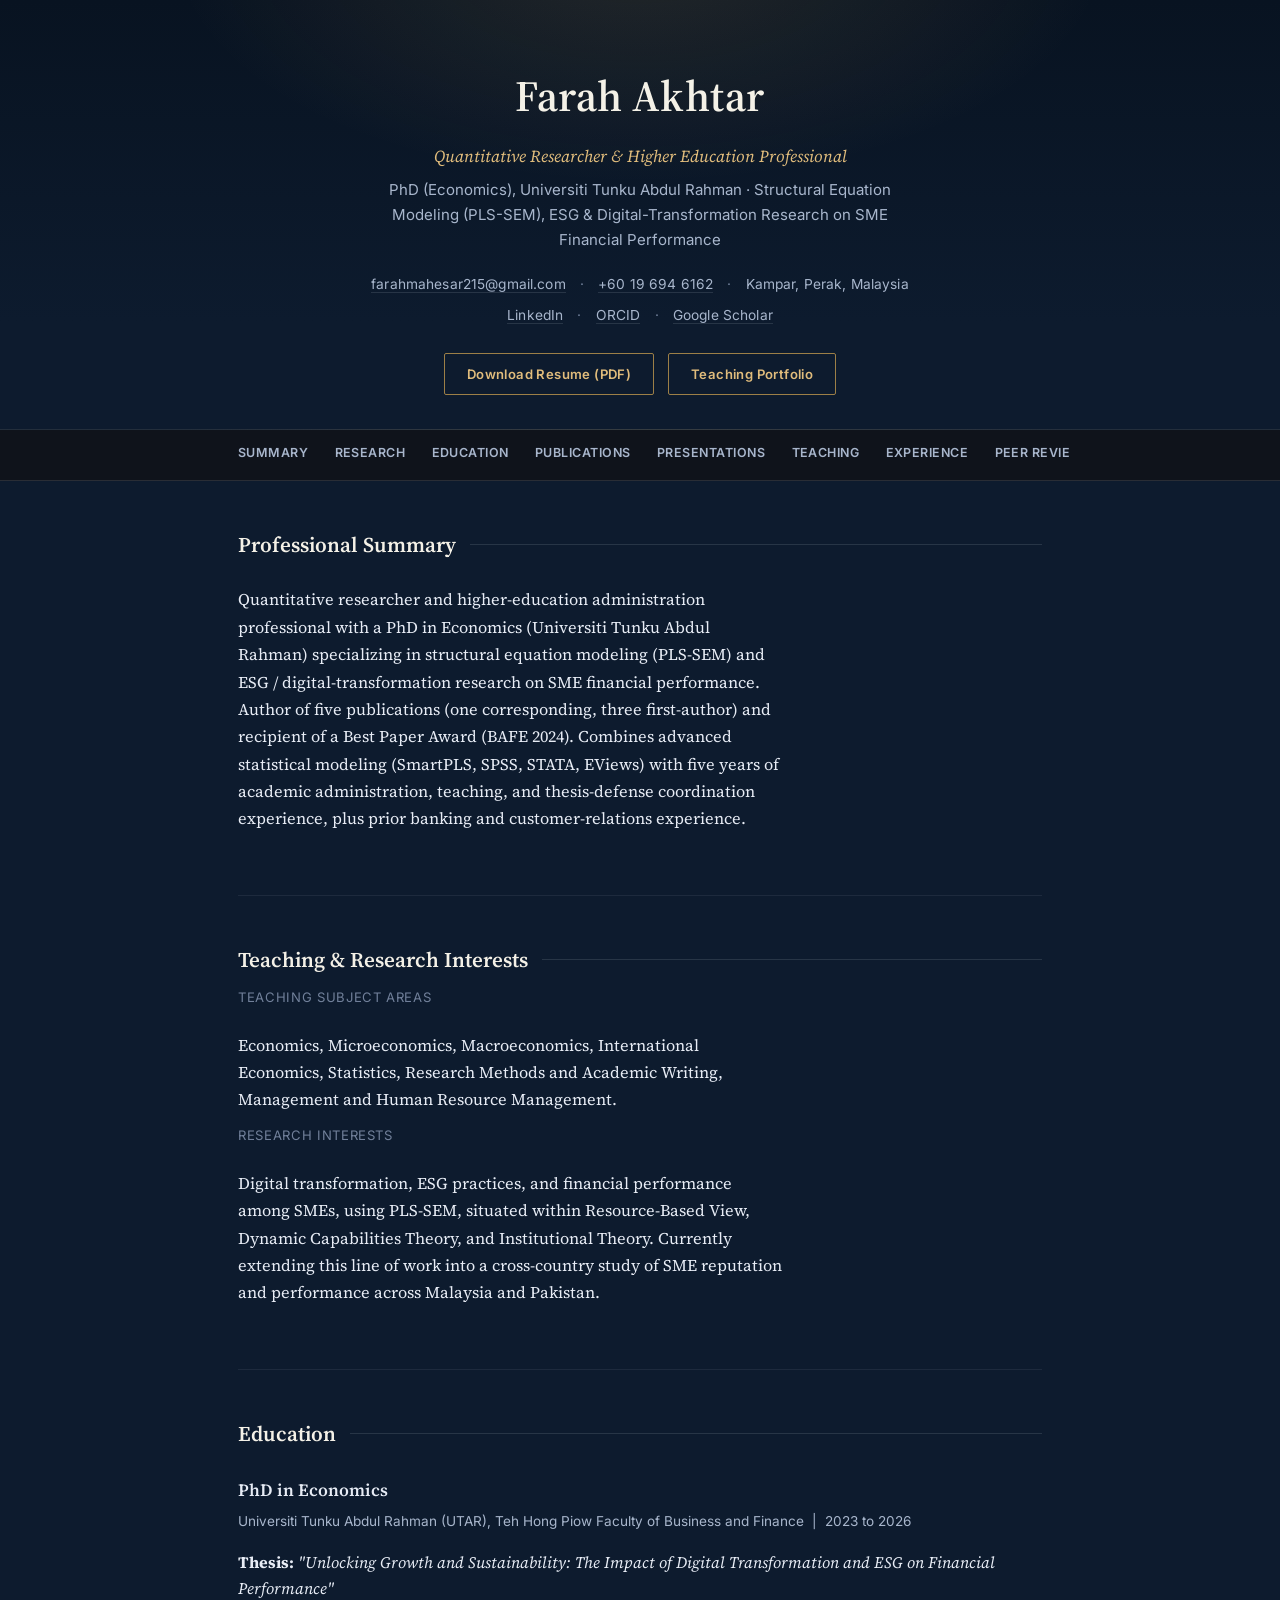
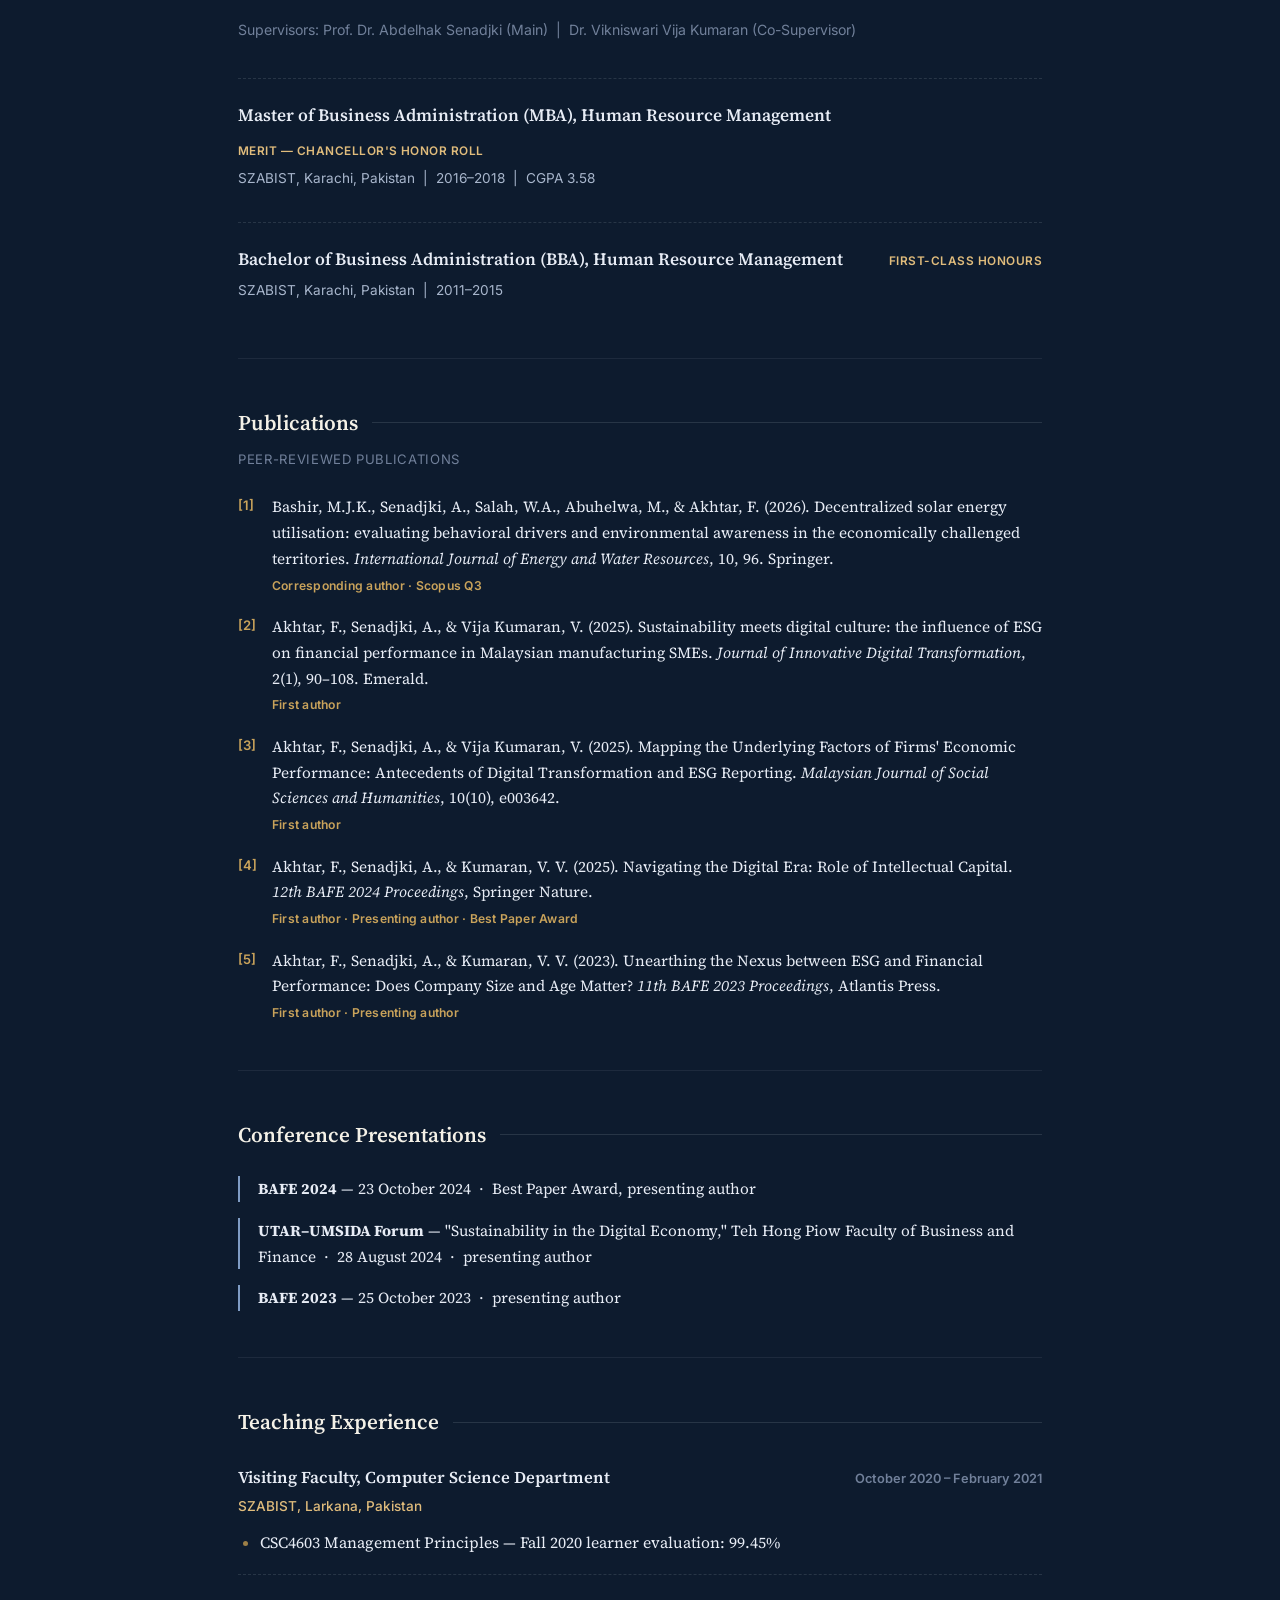
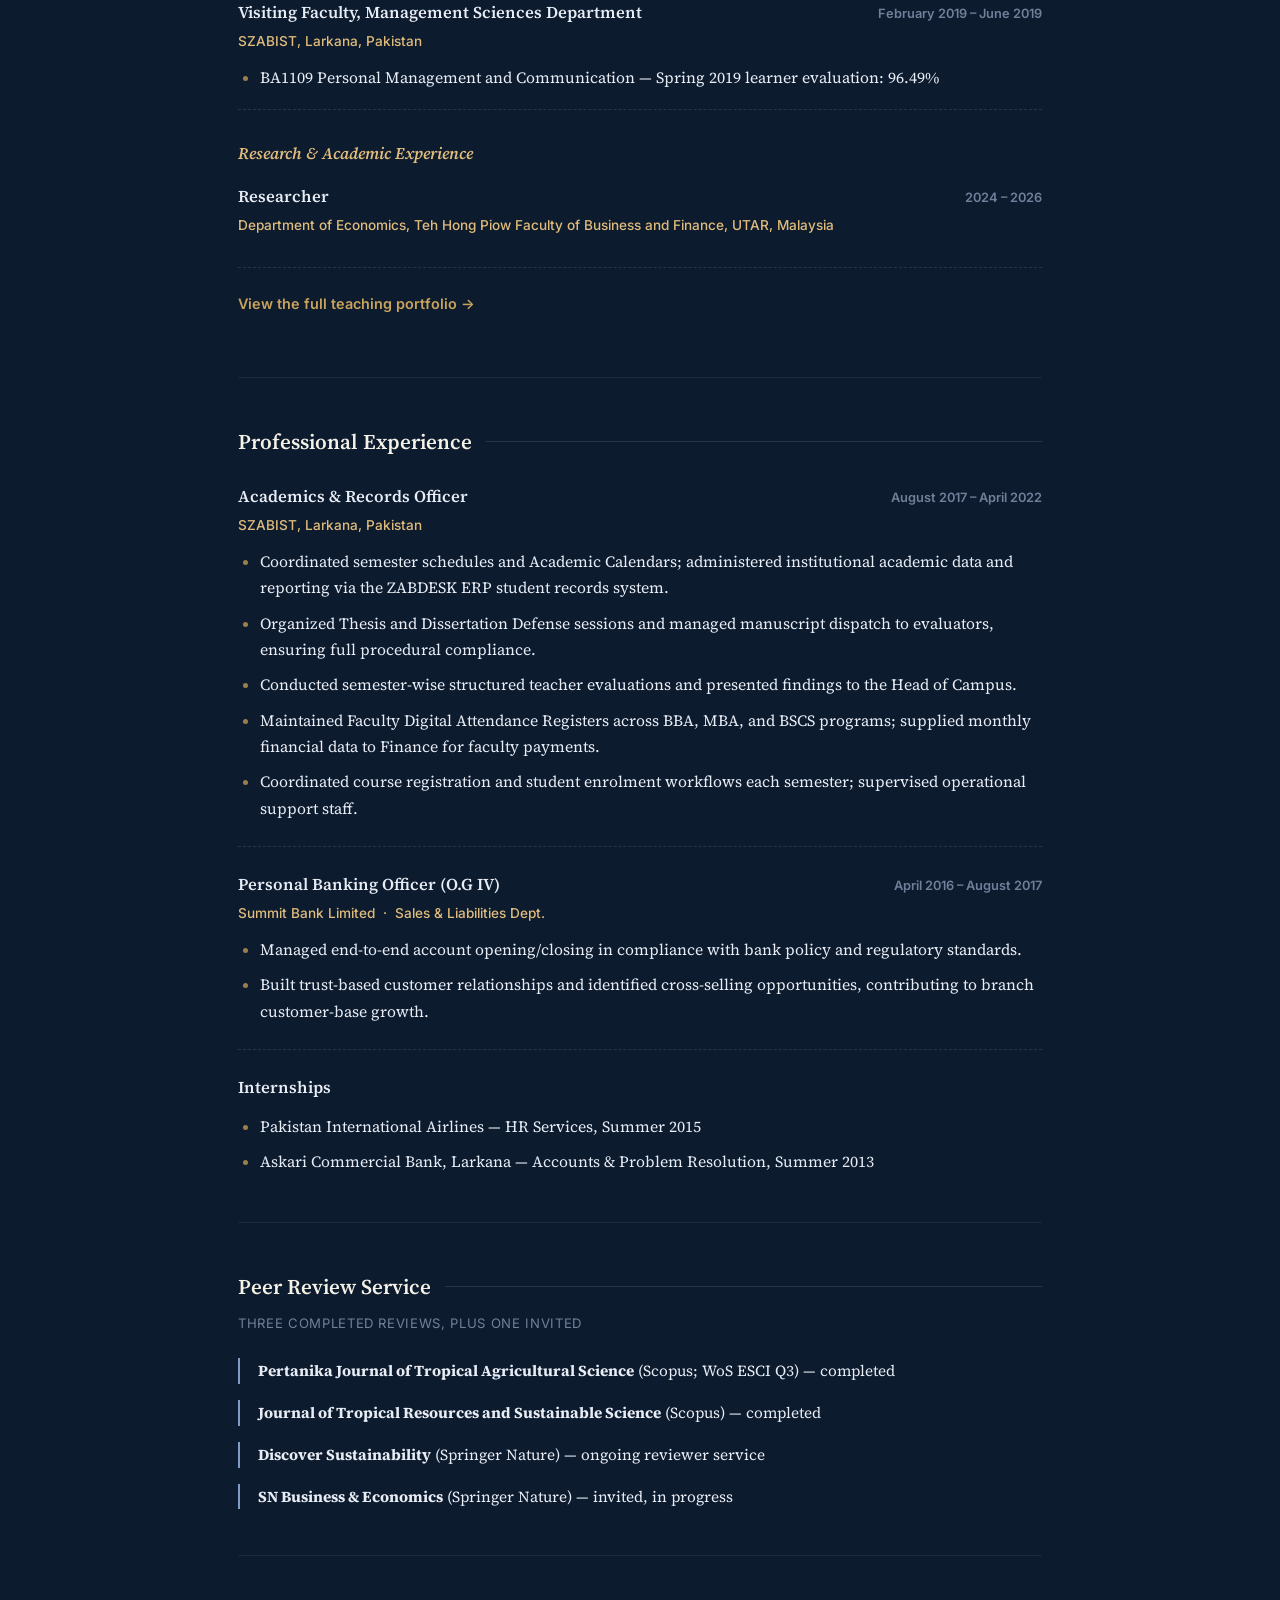
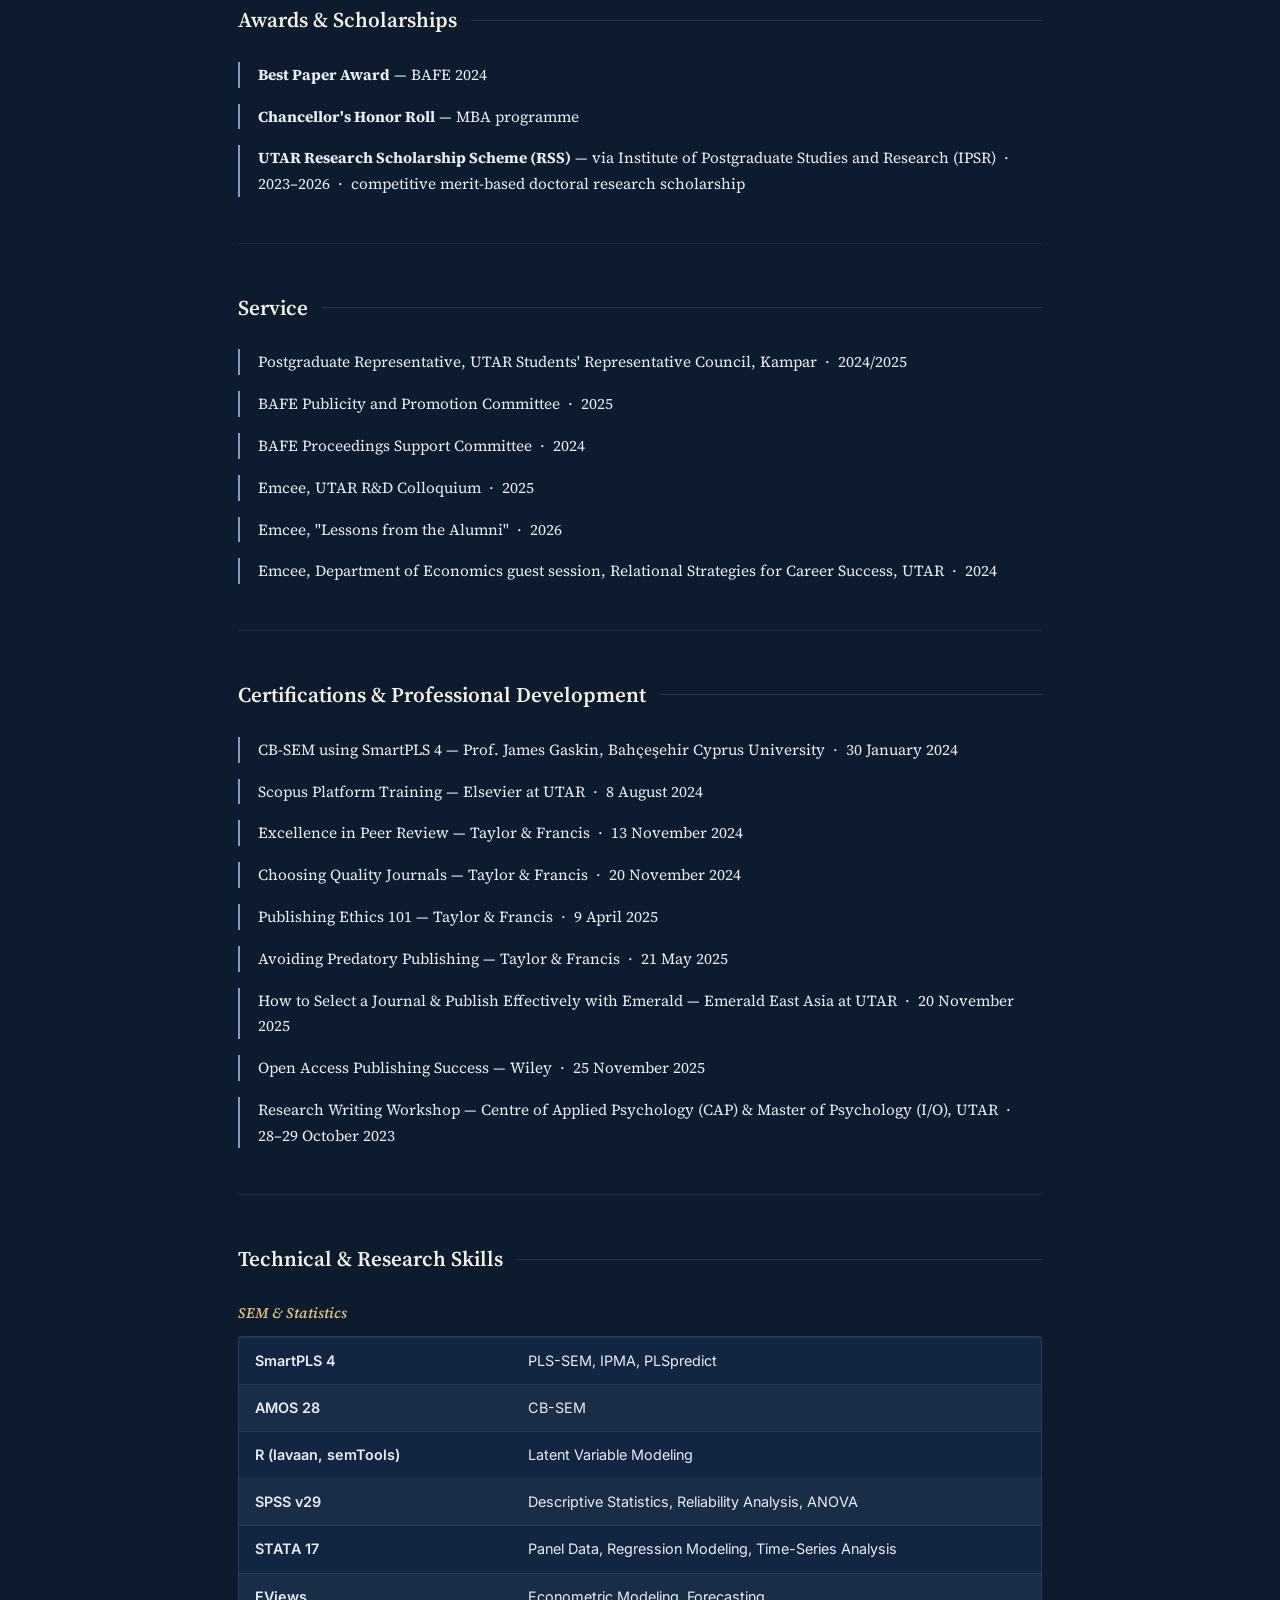
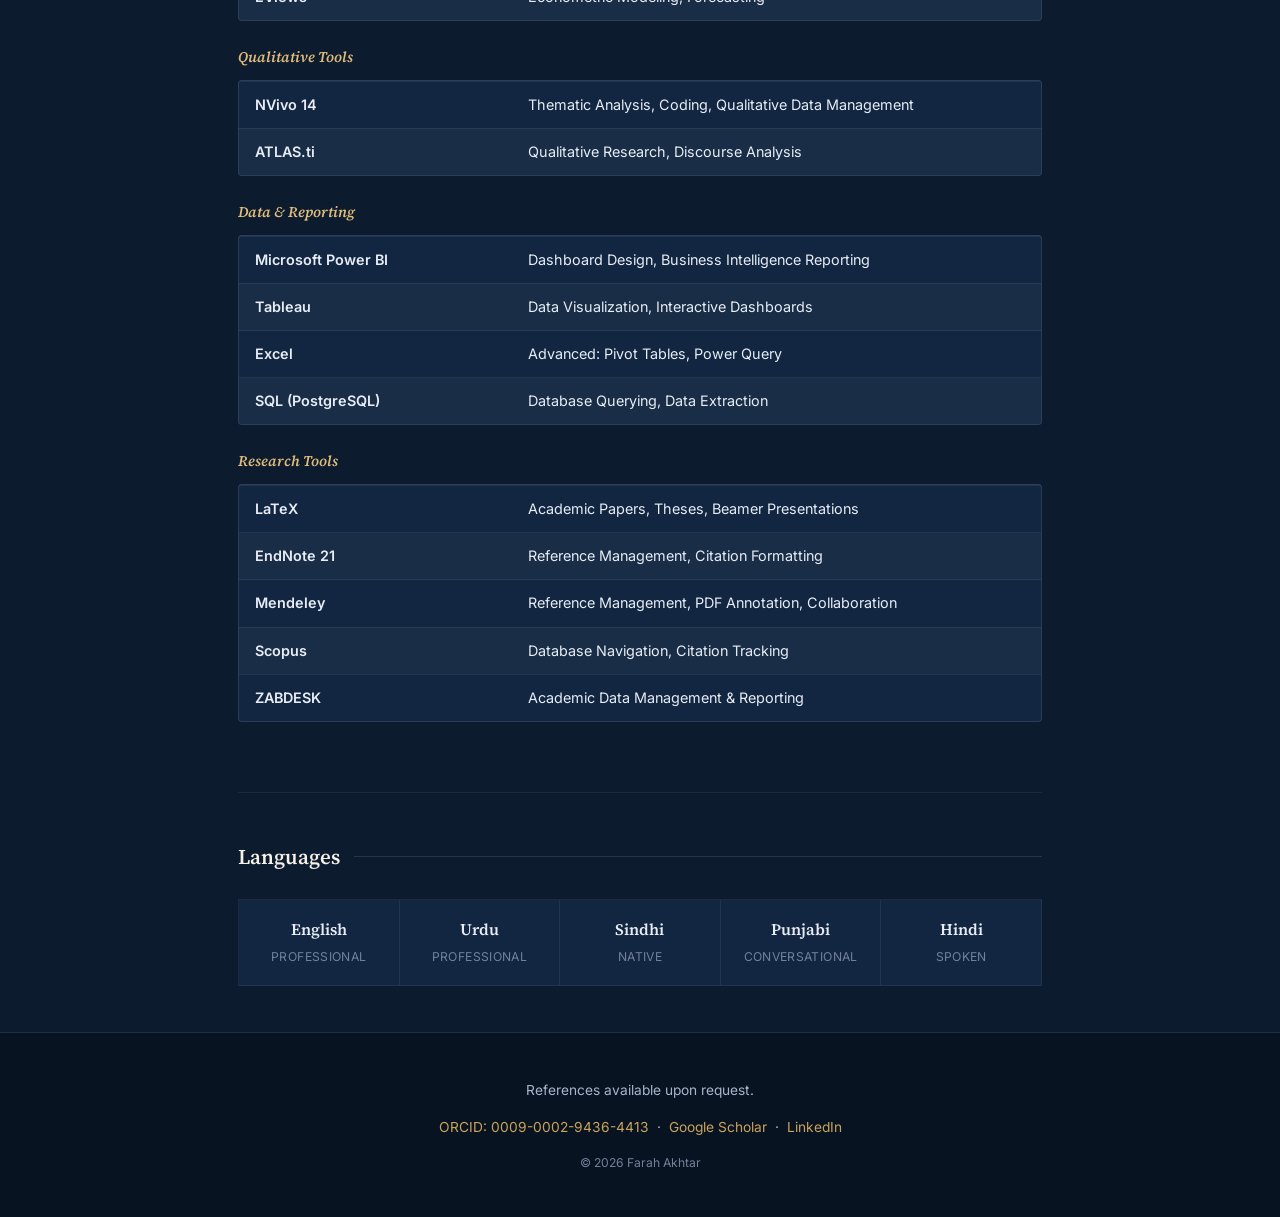
==== commit a8b3e555: "Add teaching portfolio page and link it from the main profile Co-Authored-By: Claude Opus 5.5 <norep" ====
--- a/index.html
+++ b/index.html
@@ -35,6 +35,7 @@
     </p>
 
     <a class="resume-btn" href="Farah-Akhtar-CV.pdf" download>Download Resume (PDF)</a>
+    <a class="resume-btn" href="teaching.html">Teaching Portfolio</a>
   </div>
 </header>
 
@@ -197,6 +198,8 @@
         <span class="dates">2024 – 2026</span>
       </div>
     </article>
+
+    <p class="portfolio-link"><a href="teaching.html">View the full teaching portfolio &rarr;</a></p>
   </section>
 
   <section id="experience" class="section">
--- a/style.css
+++ b/style.css
@@ -1,17 +1,17 @@
 :root{
-  --bg:#111319;
-  --bg-alt:#181b24;
-  --bg-elevated:#1f2330;
-  --ink:#eae6da;
-  --ink-soft:#b4ae9f;
-  --ink-faint:#7c7869;
+  --bg:#0d1b2e;
+  --bg-alt:#122641;
+  --bg-elevated:#17304f;
+  --ink:#e7ecf5;
+  --ink-soft:#a8b6cc;
+  --ink-faint:#71809a;
   --gold:#c9a35b;
   --gold-bright:#e0bc7c;
   --gold-soft:#9c7f47;
-  --rose:#c17d8a;
-  --line:rgba(234,230,218,.12);
-  --line-soft:rgba(234,230,218,.07);
-  --black:#0b0c10;
+  --rose:#7f9cc4;
+  --line:rgba(231,236,245,.12);
+  --line-soft:rgba(231,236,245,.07);
+  --black:#081321;
   --max:860px;
   --radius:4px;
 }
@@ -334,6 +334,43 @@
 .site-footer a:hover{color:var(--gold-bright); border-bottom-color:var(--gold-bright)}
 .site-footer .fine{color:var(--ink-faint); font-size:.76rem; margin-top:10px}
 
+/* ---------- Teaching portfolio ---------- */
+.hero--compact{padding:48px 0 30px}
+.eyebrow{
+  font-family:'Inter',sans-serif;
+  font-size:.74rem;
+  font-weight:600;
+  letter-spacing:.14em;
+  text-transform:uppercase;
+  color:var(--gold);
+  margin:0 0 10px;
+}
+.hero-actions{display:flex; justify-content:center; gap:12px; flex-wrap:wrap; margin:0}
+.hero-actions .resume-btn{margin-top:22px}
+.prose p{max-width:68ch; margin:0 0 16px; font-size:1.02rem}
+.prose p:last-child{margin-bottom:0}
+.note{font-family:'Inter',sans-serif; color:var(--ink-faint); font-size:.84rem; margin:14px 0 0}
+.nowrap{white-space:nowrap}
+.metric-cell{font-weight:600; color:var(--gold-bright); white-space:nowrap; font-variant-numeric:tabular-nums}
+.stat-row{display:grid; grid-template-columns:repeat(auto-fit, minmax(220px,1fr)); gap:14px; margin-bottom:20px}
+.stat-card{
+  background:var(--bg-alt);
+  border:1px solid var(--line);
+  border-radius:var(--radius);
+  padding:18px 20px;
+  display:flex; flex-direction:column; gap:6px;
+}
+.stat-num{font-size:2rem; font-weight:600; color:var(--gold-bright); line-height:1; font-variant-numeric:tabular-nums}
+.stat-label{font-family:'Inter',sans-serif; font-size:.84rem; color:var(--ink-soft)}
+.course-grid{display:grid; grid-template-columns:repeat(auto-fit, minmax(190px,1fr)); gap:14px}
+.course-group{background:var(--bg-alt); border:1px solid var(--line); border-radius:var(--radius); padding:16px 18px; min-width:0}
+.course-group h3{font-size:.95rem; color:var(--gold-bright); font-style:italic; margin-bottom:8px}
+.course-group ul{margin:0; padding-left:18px}
+.course-group li{font-size:.92rem; margin-bottom:5px}
+.course-group li::marker{color:var(--gold-soft)}
+.hero-inner > .resume-btn + .resume-btn{margin-left:10px}
+.portfolio-link{margin-top:22px; font-family:'Inter',sans-serif; font-size:.9rem; font-weight:600}
+
 /* ---------- Responsive ---------- */
 @media (max-width:640px){
   .hero{padding:40px 0 24px}
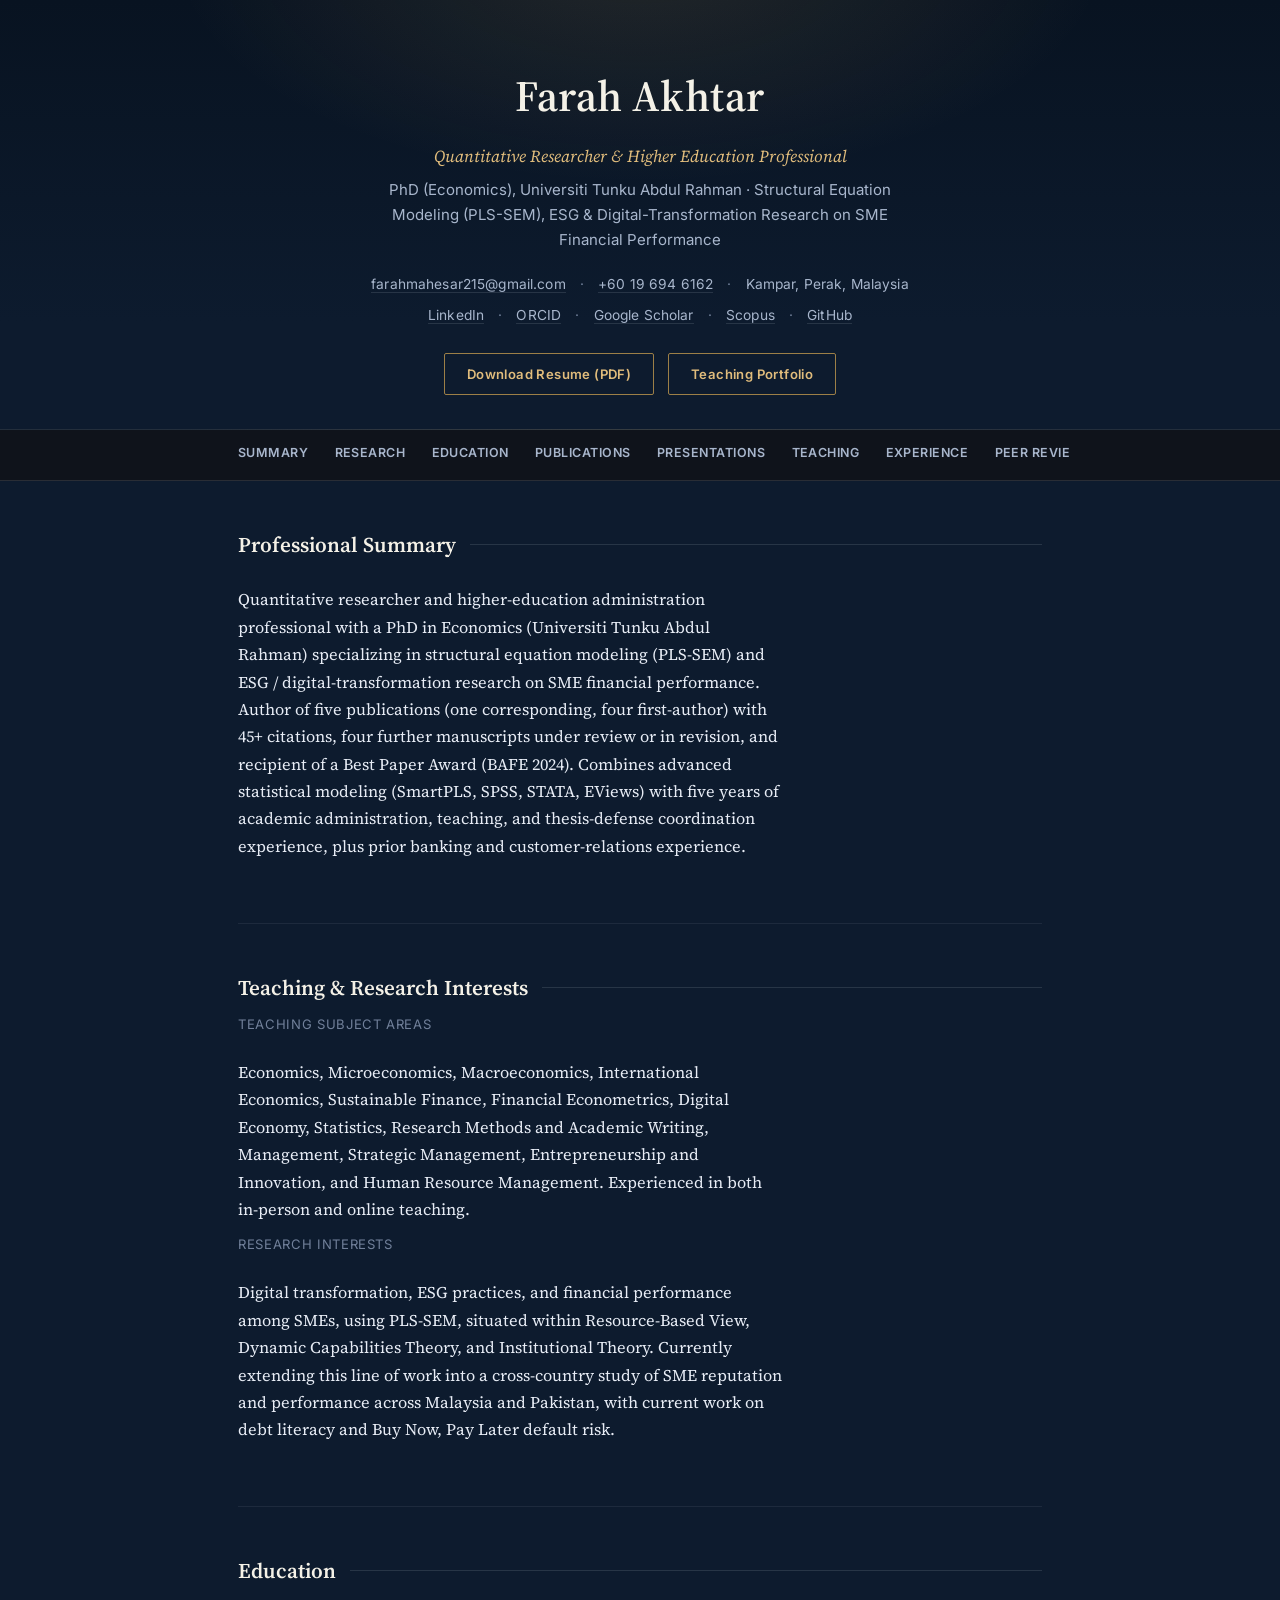
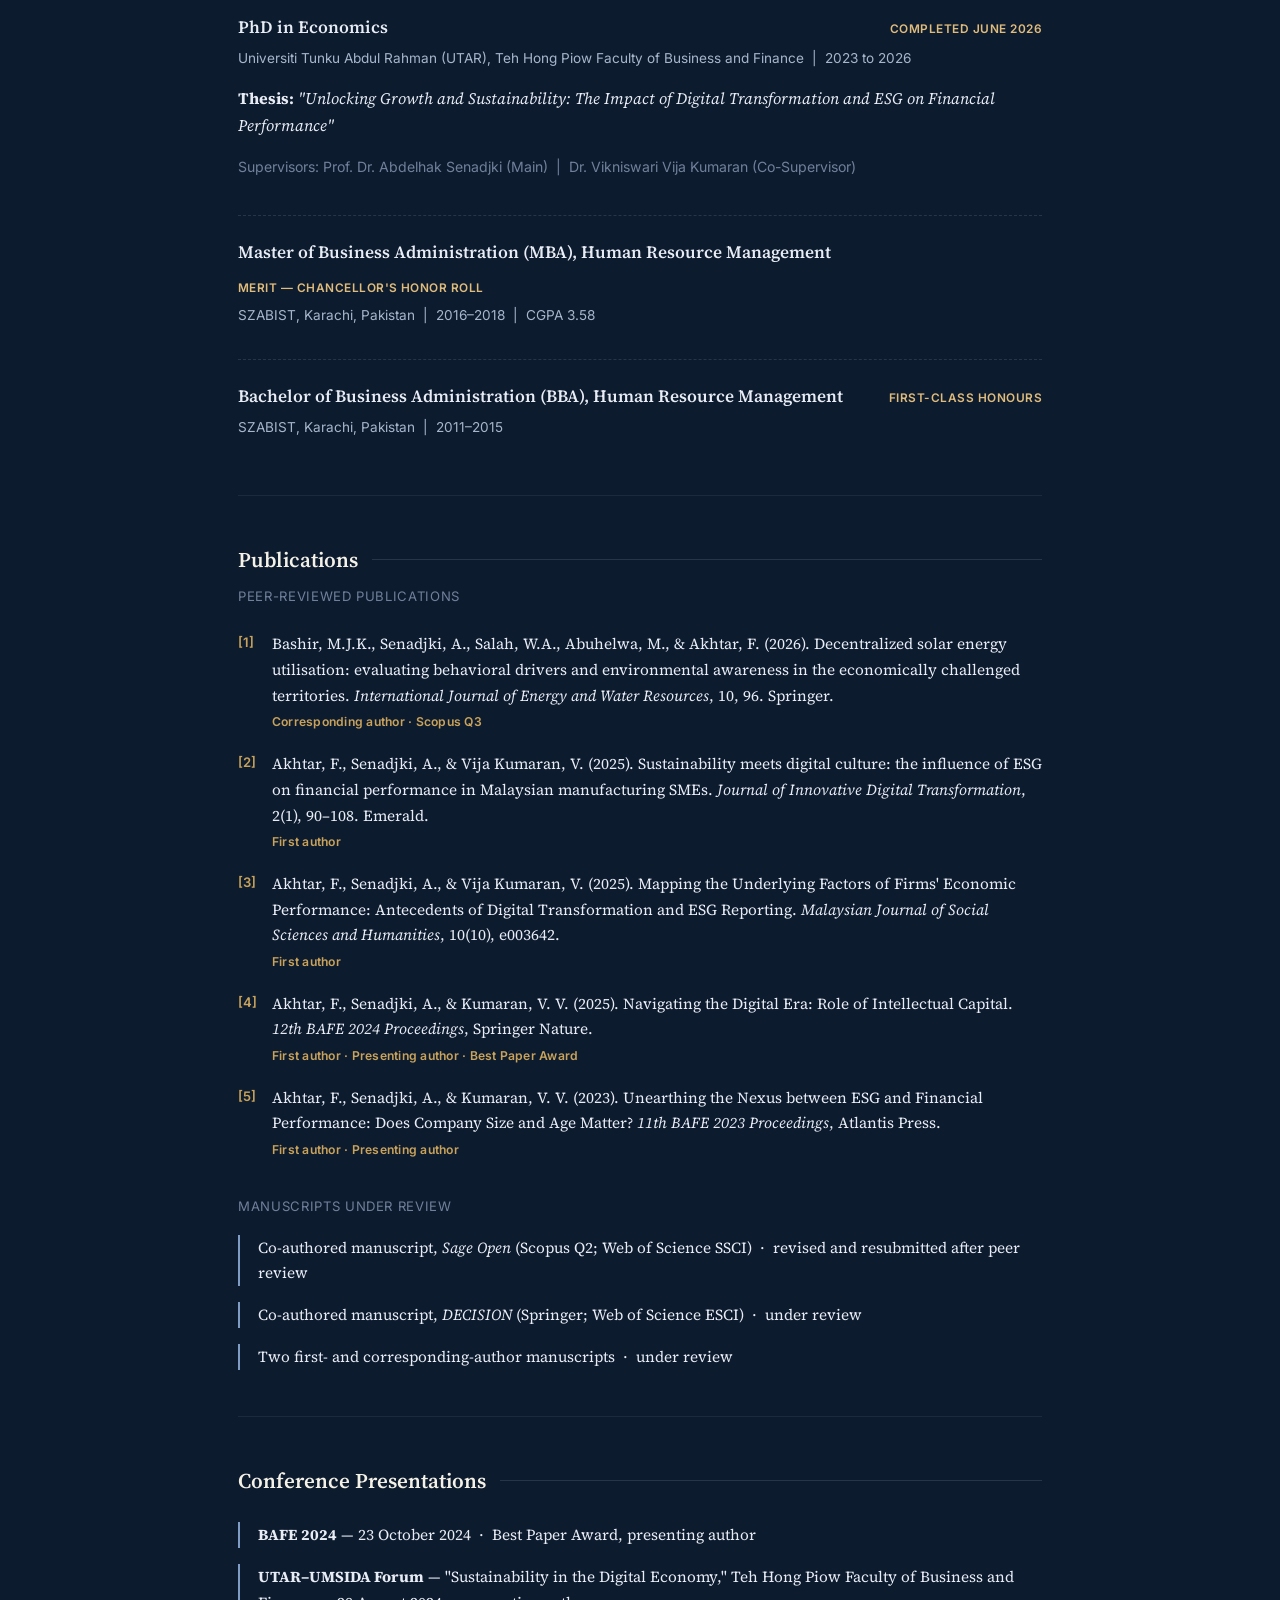
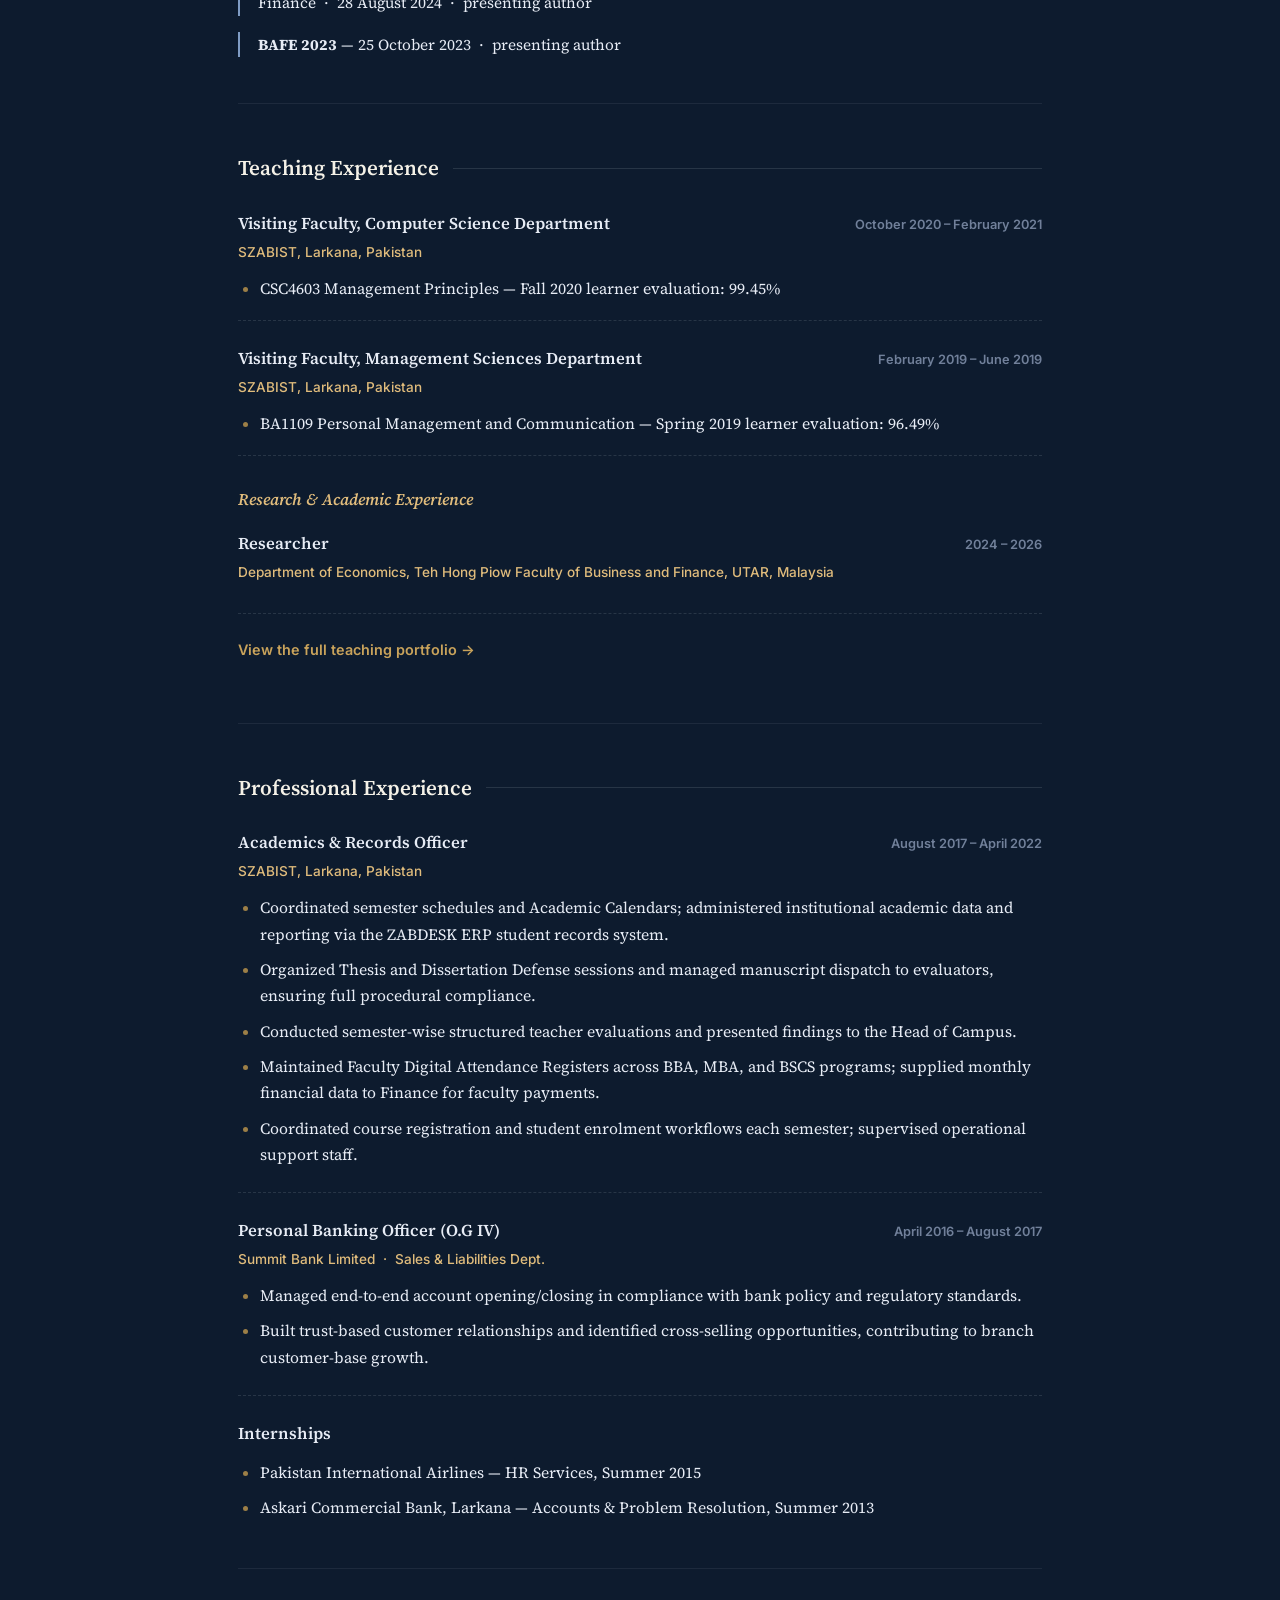
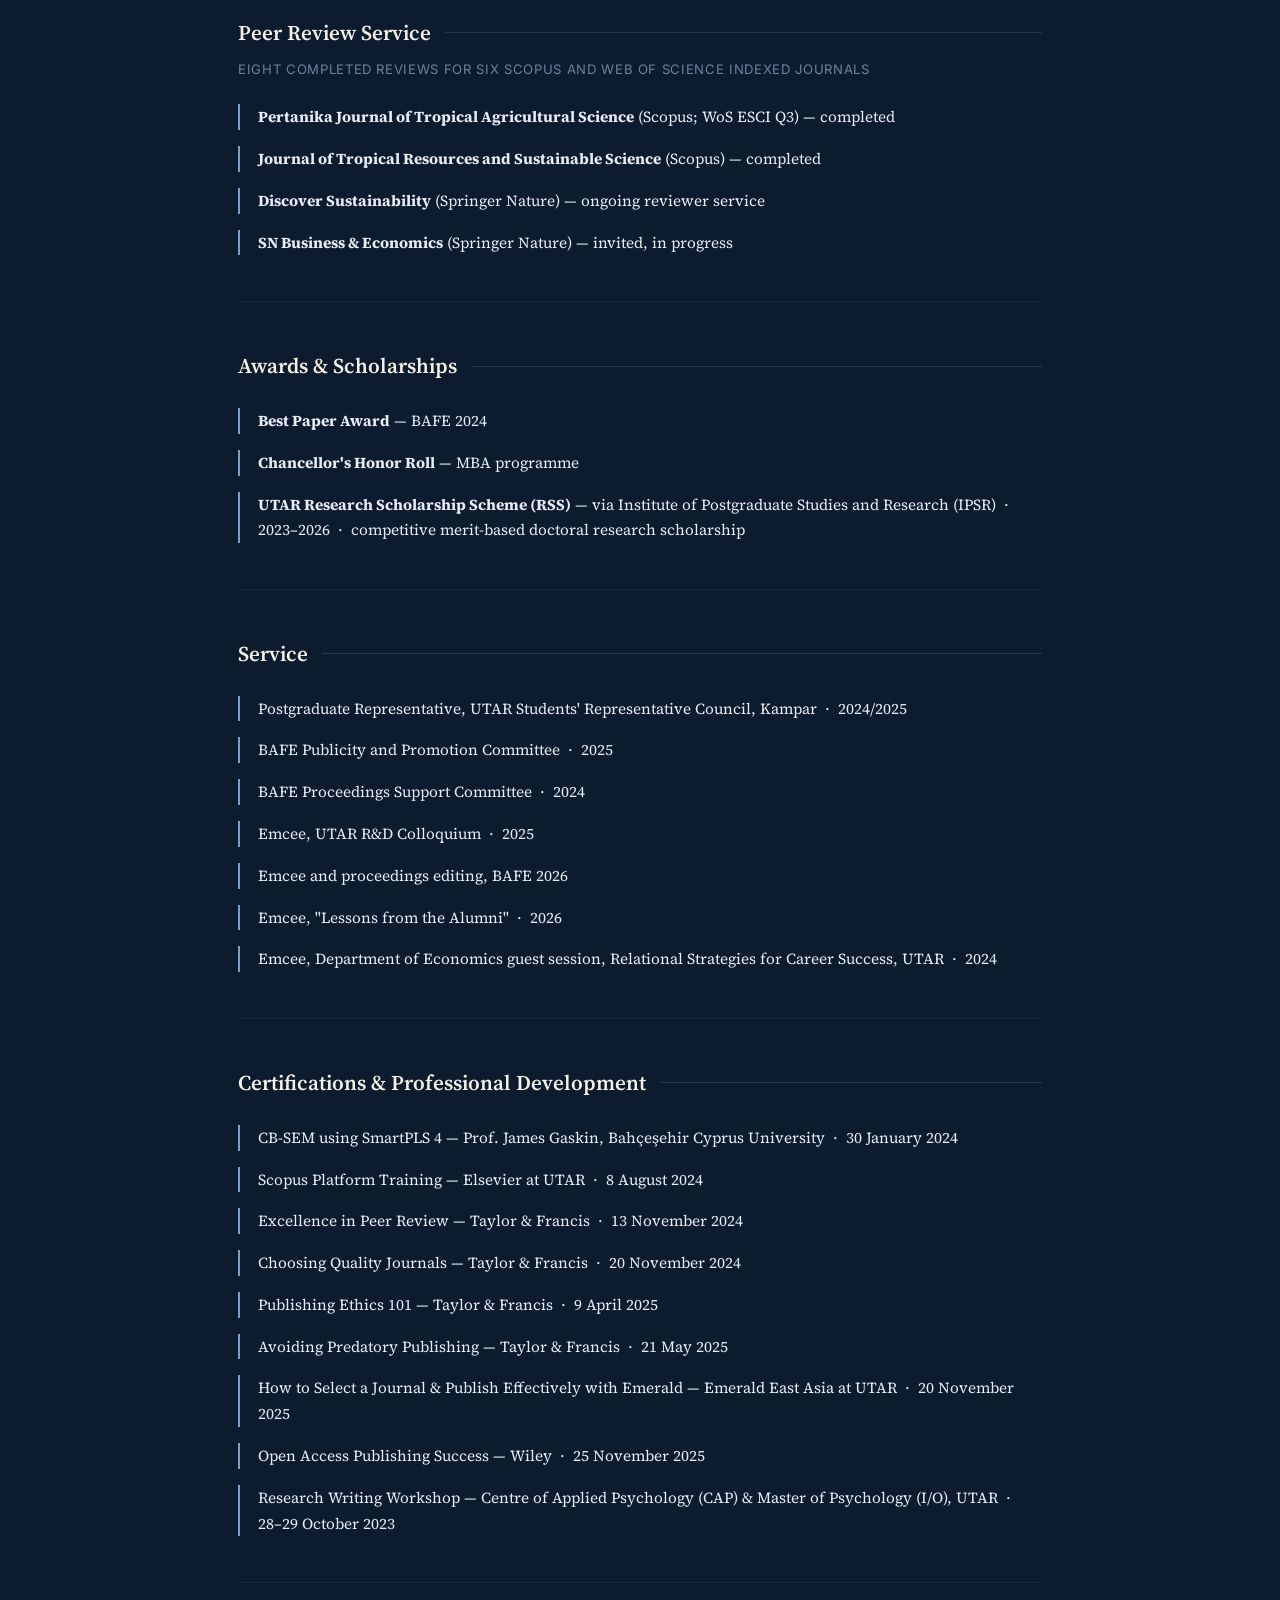
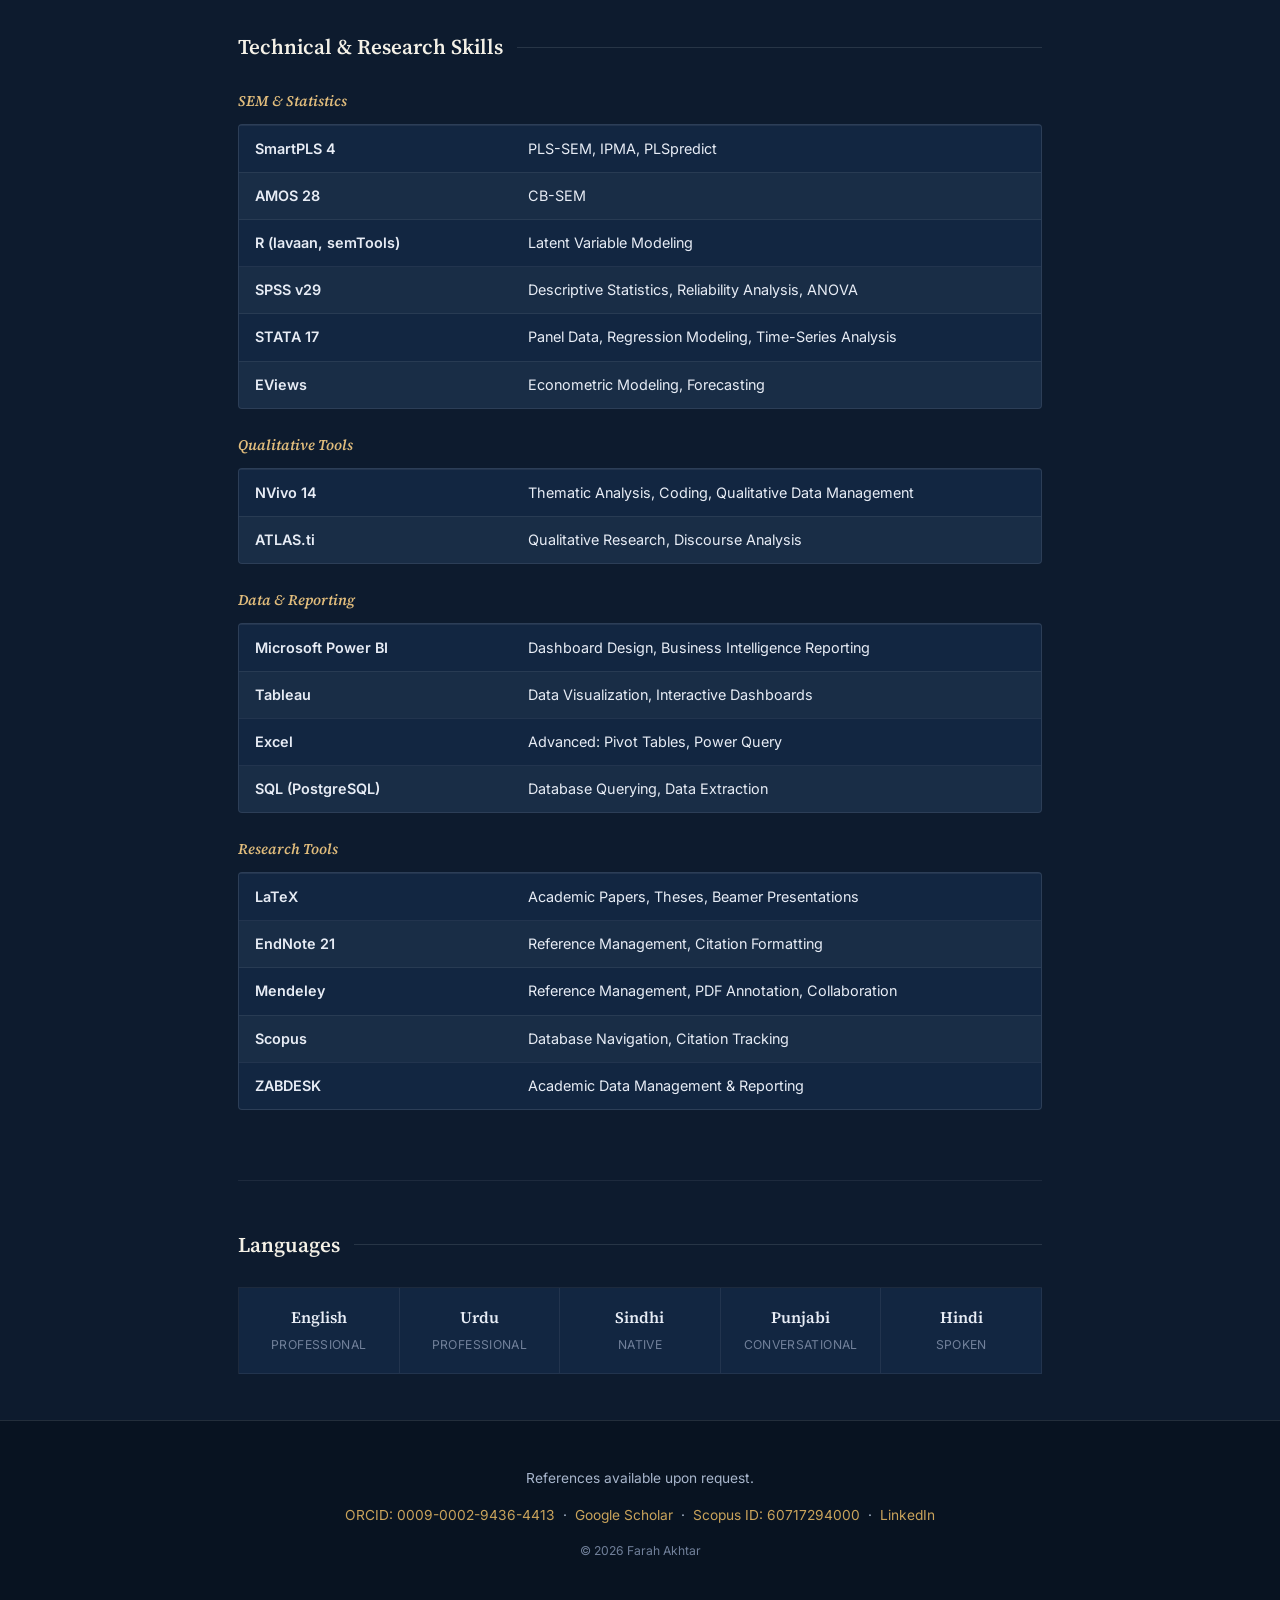
==== commit f812cc7d: "Bring site in line with latest CV details - Mark PhD as completed June 2026 - Add citations, manuscr" ====
--- a/index.html
+++ b/index.html
@@ -32,6 +32,10 @@
       <a href="https://orcid.org/0009-0002-9436-4413" target="_blank" rel="noopener">ORCID</a>
       <span aria-hidden="true">&middot;</span>
       <a href="https://scholar.google.com/citations?user=clqoToMAAAAJ&hl=en" target="_blank" rel="noopener">Google Scholar</a>
+      <span aria-hidden="true">&middot;</span>
+      <a href="https://www.scopus.com/authid/detail.uri?authorId=60717294000" target="_blank" rel="noopener">Scopus</a>
+      <span aria-hidden="true">&middot;</span>
+      <a href="https://github.com/farahmahesar215-max" target="_blank" rel="noopener">GitHub</a>
     </p>
 
     <a class="resume-btn" href="Farah-Akhtar-CV.pdf" download>Download Resume (PDF)</a>
@@ -65,7 +69,8 @@
       Quantitative researcher and higher-education administration professional with a PhD in Economics
       (Universiti Tunku Abdul Rahman) specializing in structural equation modeling (PLS-SEM) and ESG /
       digital-transformation research on SME financial performance. Author of five publications (one corresponding,
-      three first-author) and recipient of a Best Paper Award (BAFE 2024). Combines advanced statistical modeling
+      four first-author) with 45+ citations, four further manuscripts under review or in revision, and recipient of
+      a Best Paper Award (BAFE 2024). Combines advanced statistical modeling
       (SmartPLS, SPSS, STATA, EViews) with five years of academic administration, teaching, and thesis-defense
       coordination experience, plus prior banking and customer-relations experience.
     </p>
@@ -75,14 +80,17 @@
     <h2>Teaching &amp; Research Interests</h2>
     <p class="section-sub">Teaching Subject Areas</p>
     <p class="summary-text" style="margin-bottom:26px">
-      Economics, Microeconomics, Macroeconomics, International Economics, Statistics, Research Methods and
-      Academic Writing, Management and Human Resource Management.
+      Economics, Microeconomics, Macroeconomics, International Economics, Sustainable Finance, Financial
+      Econometrics, Digital Economy, Statistics, Research Methods and Academic Writing, Management, Strategic
+      Management, Entrepreneurship and Innovation, and Human Resource Management. Experienced in both in-person and
+      online teaching.
     </p>
     <p class="section-sub">Research Interests</p>
     <p class="summary-text">
       Digital transformation, ESG practices, and financial performance among SMEs, using PLS-SEM, situated within
       Resource-Based View, Dynamic Capabilities Theory, and Institutional Theory. Currently extending this line of
-      work into a cross-country study of SME reputation and performance across Malaysia and Pakistan.
+      work into a cross-country study of SME reputation and performance across Malaysia and Pakistan, with current
+      work on debt literacy and Buy Now, Pay Later default risk.
     </p>
   </section>
 
@@ -92,6 +100,7 @@
     <article class="edu-item">
       <div class="edu-head">
         <h3>PhD in Economics</h3>
+        <span class="pill">Completed June 2026</span>
       </div>
       <p class="edu-meta">Universiti Tunku Abdul Rahman (UTAR), Teh Hong Piow Faculty of Business and Finance &nbsp;|&nbsp; 2023 to 2026</p>
       <p><strong>Thesis:</strong> <em>"Unlocking Growth and Sustainability: The Impact of Digital Transformation and ESG on Financial Performance"</em></p>
@@ -148,6 +157,13 @@
         <span class="pub-tag">First author &middot; Presenting author</span>
       </li>
     </ol>
+
+    <p class="section-sub section-sub--spaced">Manuscripts Under Review</p>
+    <ul class="award-list">
+      <li>Co-authored manuscript, <em>Sage Open</em> (Scopus Q2; Web of Science SSCI) &nbsp;·&nbsp; revised and resubmitted after peer review</li>
+      <li>Co-authored manuscript, <em>DECISION</em> (Springer; Web of Science ESCI) &nbsp;·&nbsp; under review</li>
+      <li>Two first- and corresponding-author manuscripts &nbsp;·&nbsp; under review</li>
+    </ul>
   </section>
 
   <section id="presentations" class="section">
@@ -249,7 +265,7 @@
 
   <section id="peer-review" class="section">
     <h2>Peer Review Service</h2>
-    <p class="section-sub">Three completed reviews, plus one invited</p>
+    <p class="section-sub">Eight completed reviews for six Scopus and Web of Science indexed journals</p>
     <ul class="award-list">
       <li><strong>Pertanika Journal of Tropical Agricultural Science</strong> (Scopus; WoS ESCI Q3) — completed</li>
       <li><strong>Journal of Tropical Resources and Sustainable Science</strong> (Scopus) — completed</li>
@@ -274,6 +290,7 @@
       <li>BAFE Publicity and Promotion Committee &nbsp;·&nbsp; 2025</li>
       <li>BAFE Proceedings Support Committee &nbsp;·&nbsp; 2024</li>
       <li>Emcee, UTAR R&amp;D Colloquium &nbsp;·&nbsp; 2025</li>
+      <li>Emcee and proceedings editing, BAFE 2026</li>
       <li>Emcee, "Lessons from the Alumni" &nbsp;·&nbsp; 2026</li>
       <li>Emcee, Department of Economics guest session, Relational Strategies for Career Success, UTAR &nbsp;·&nbsp; 2024</li>
     </ul>
@@ -368,6 +385,8 @@
       &nbsp;·&nbsp;
       <a href="https://scholar.google.com/citations?user=clqoToMAAAAJ&hl=en" target="_blank" rel="noopener">Google Scholar</a>
       &nbsp;·&nbsp;
+      <a href="https://www.scopus.com/authid/detail.uri?authorId=60717294000" target="_blank" rel="noopener">Scopus ID: 60717294000</a>
+      &nbsp;·&nbsp;
       <a href="https://www.linkedin.com/in/farah-akhtar-ph-d-1b116936" target="_blank" rel="noopener">LinkedIn</a>
     </p>
     <p class="fine">&copy; <span id="year"></span> Farah Akhtar</p>
--- a/style.css
+++ b/style.css
@@ -152,6 +152,7 @@
   margin-top:-16px;
   margin-bottom:24px;
 }
+.section-sub--spaced{margin-top:34px; margin-bottom:18px}
 .summary-text{font-size:1.02rem; color:var(--ink); max-width:68ch}
 
 /* ---------- Education ---------- */
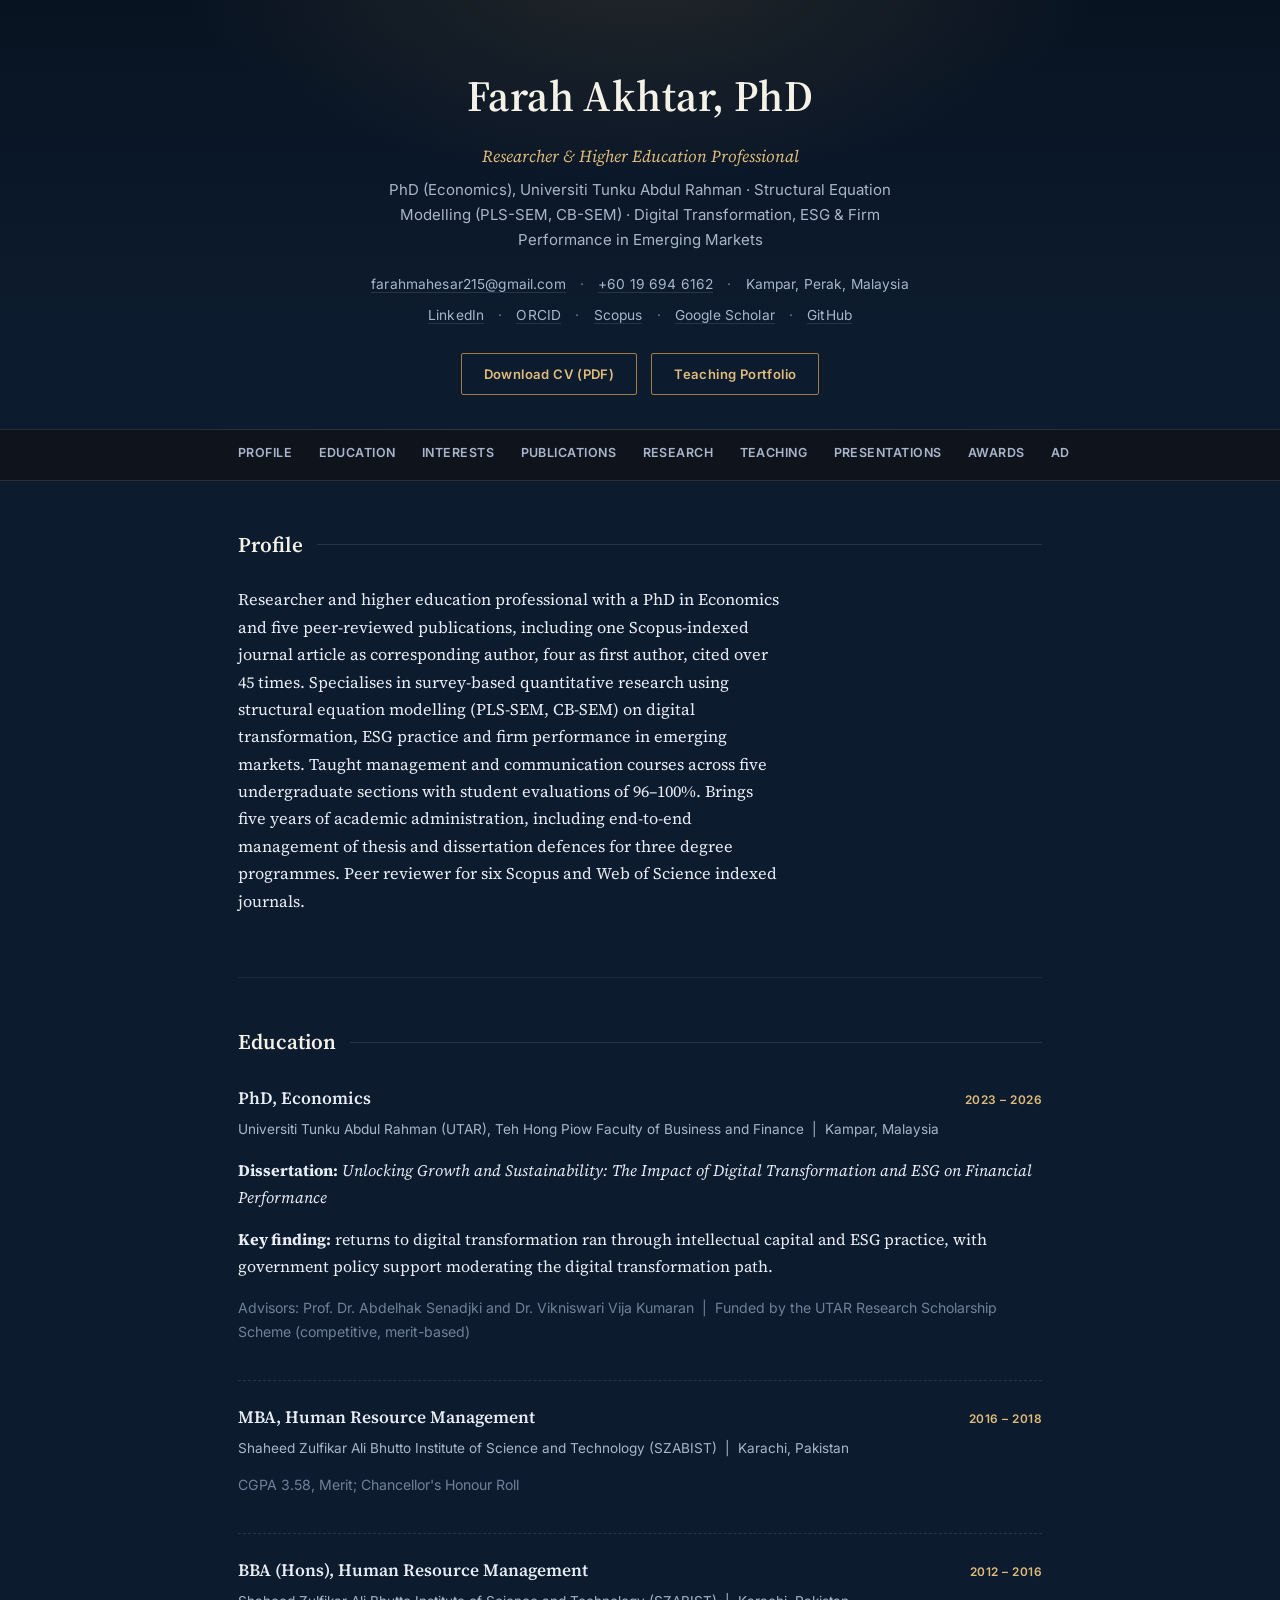
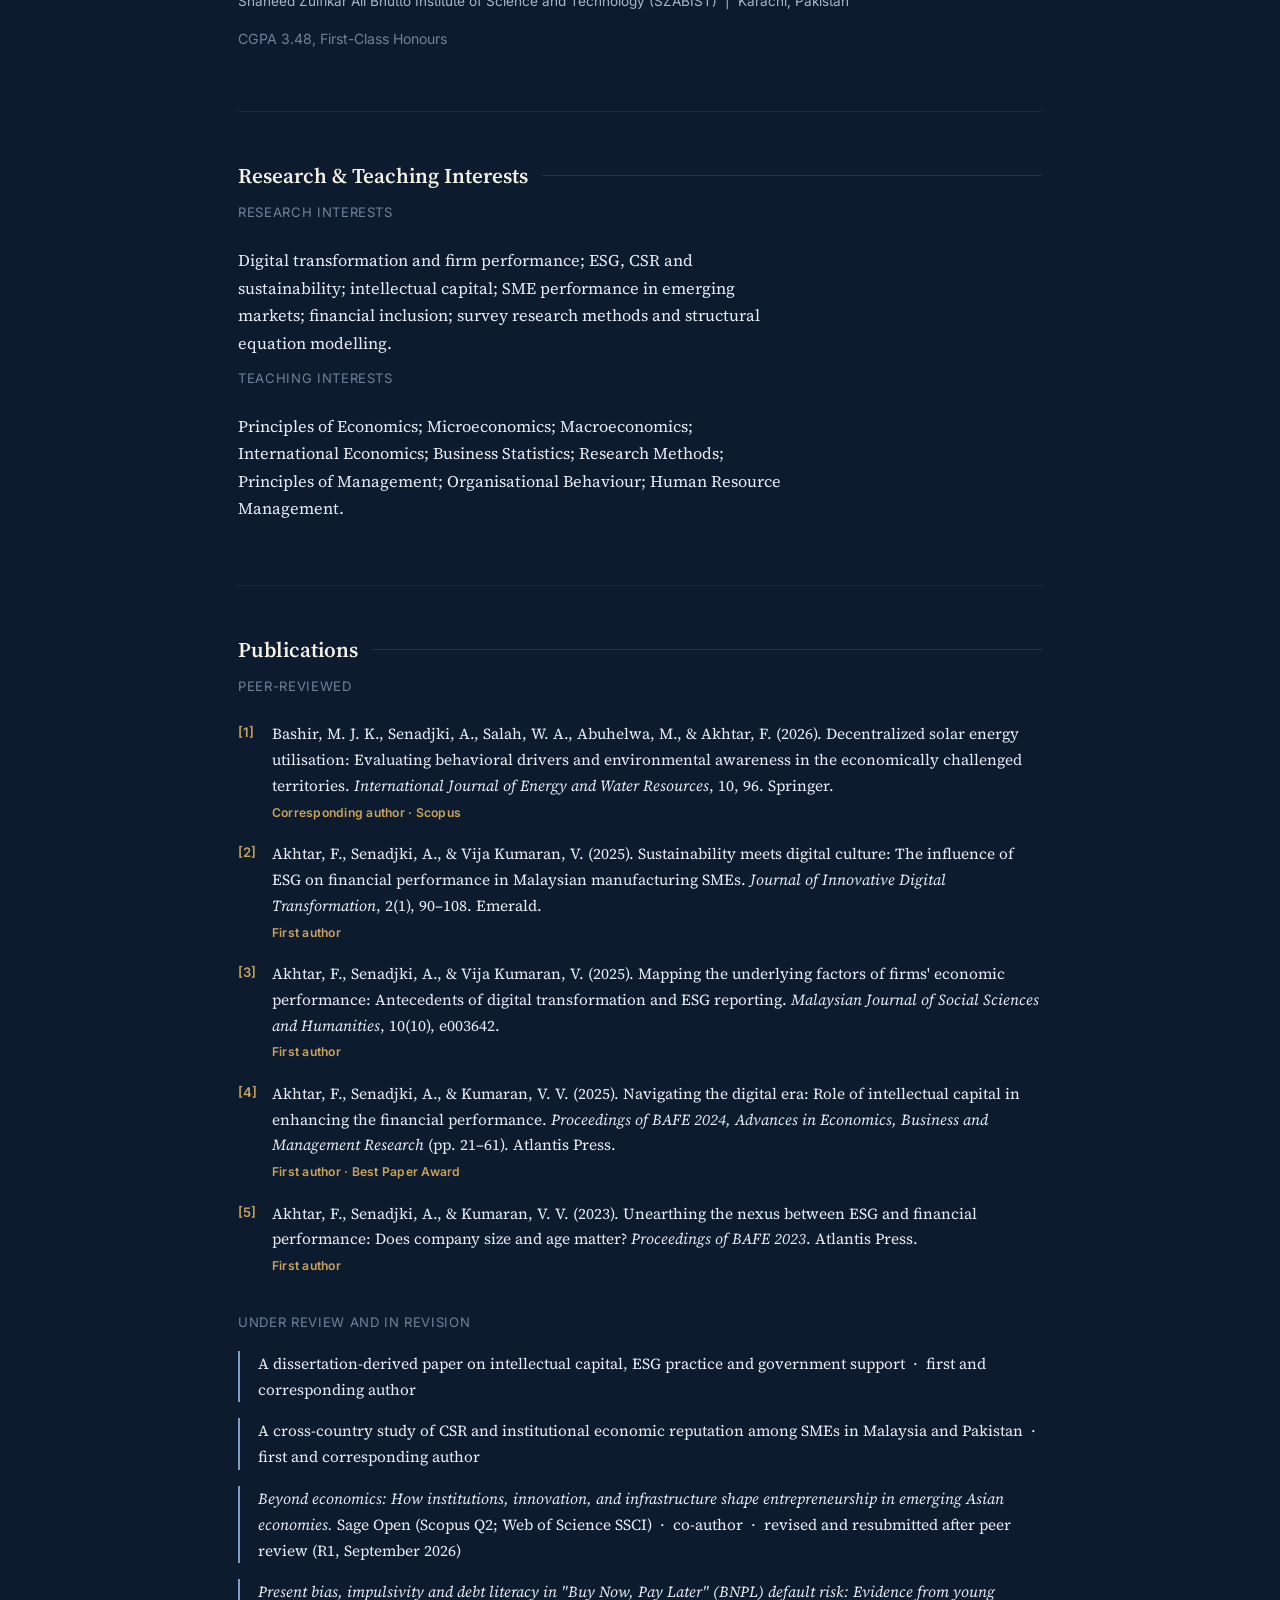
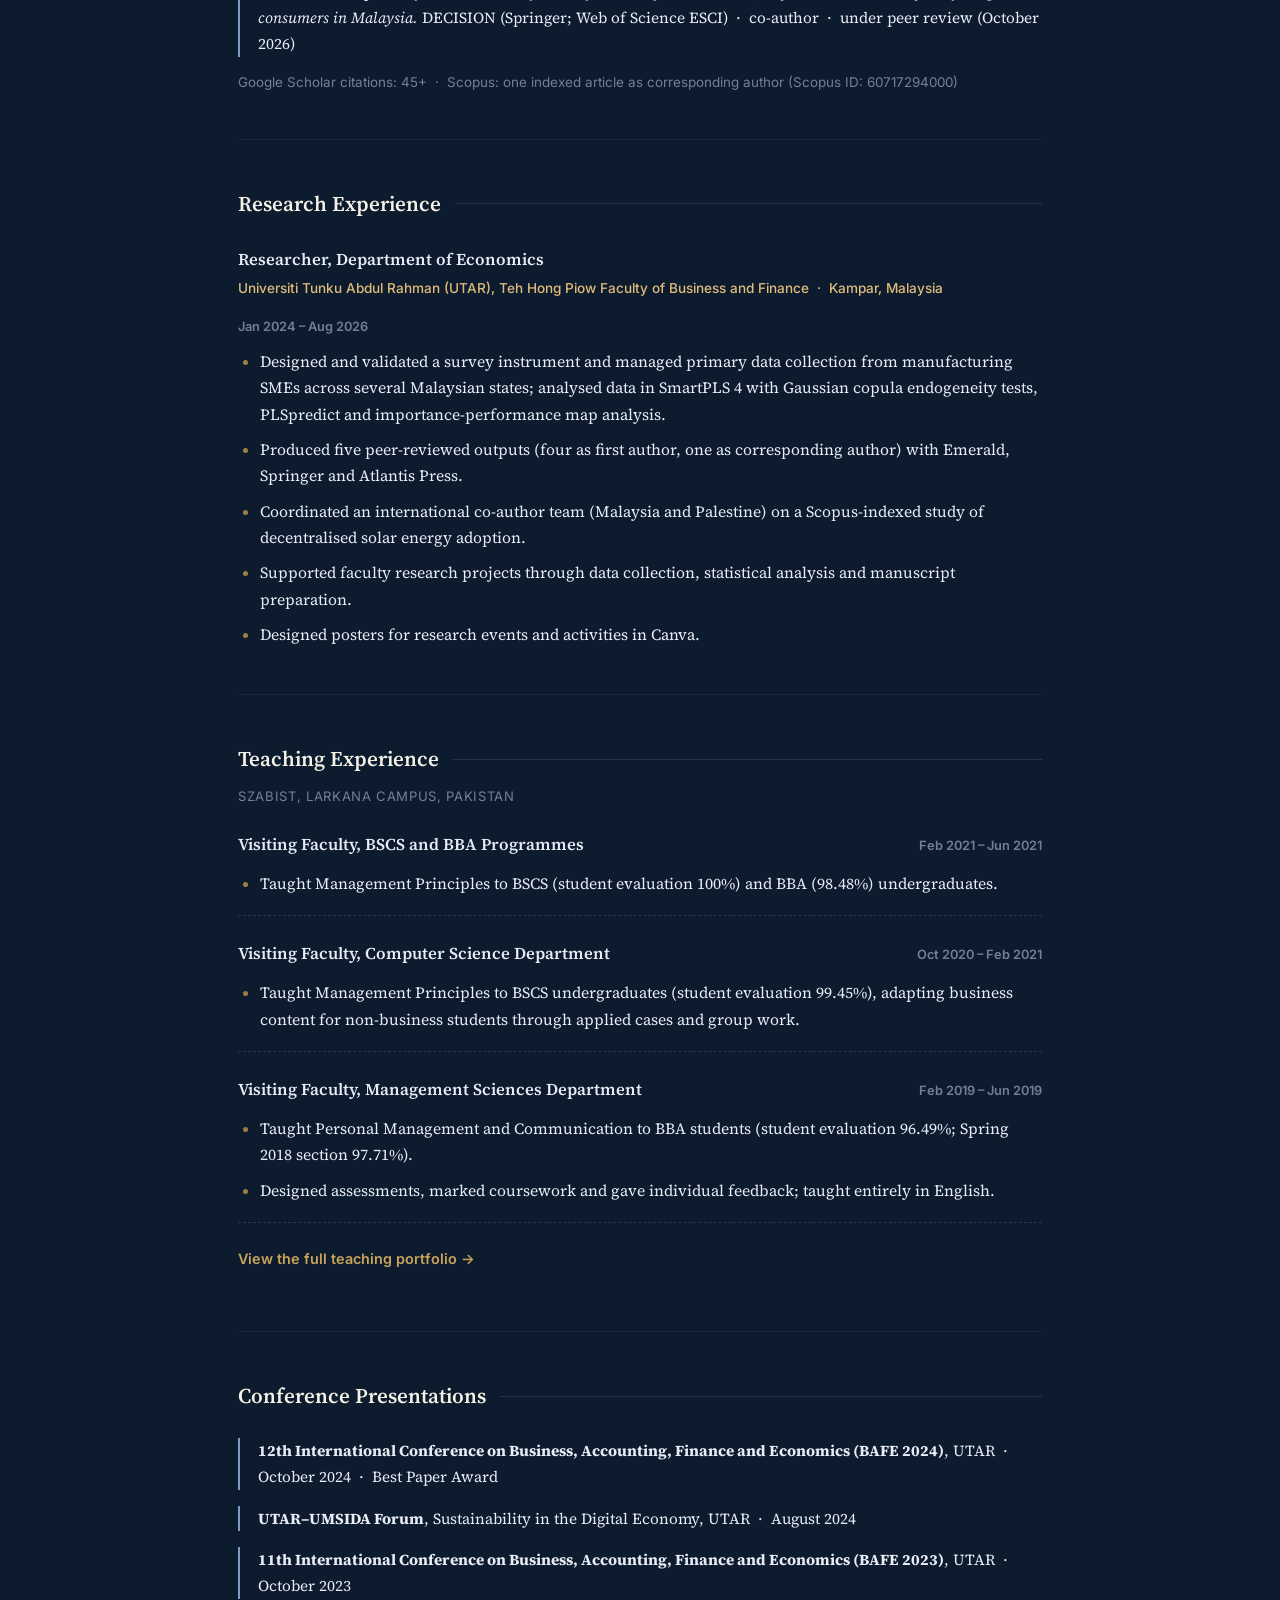
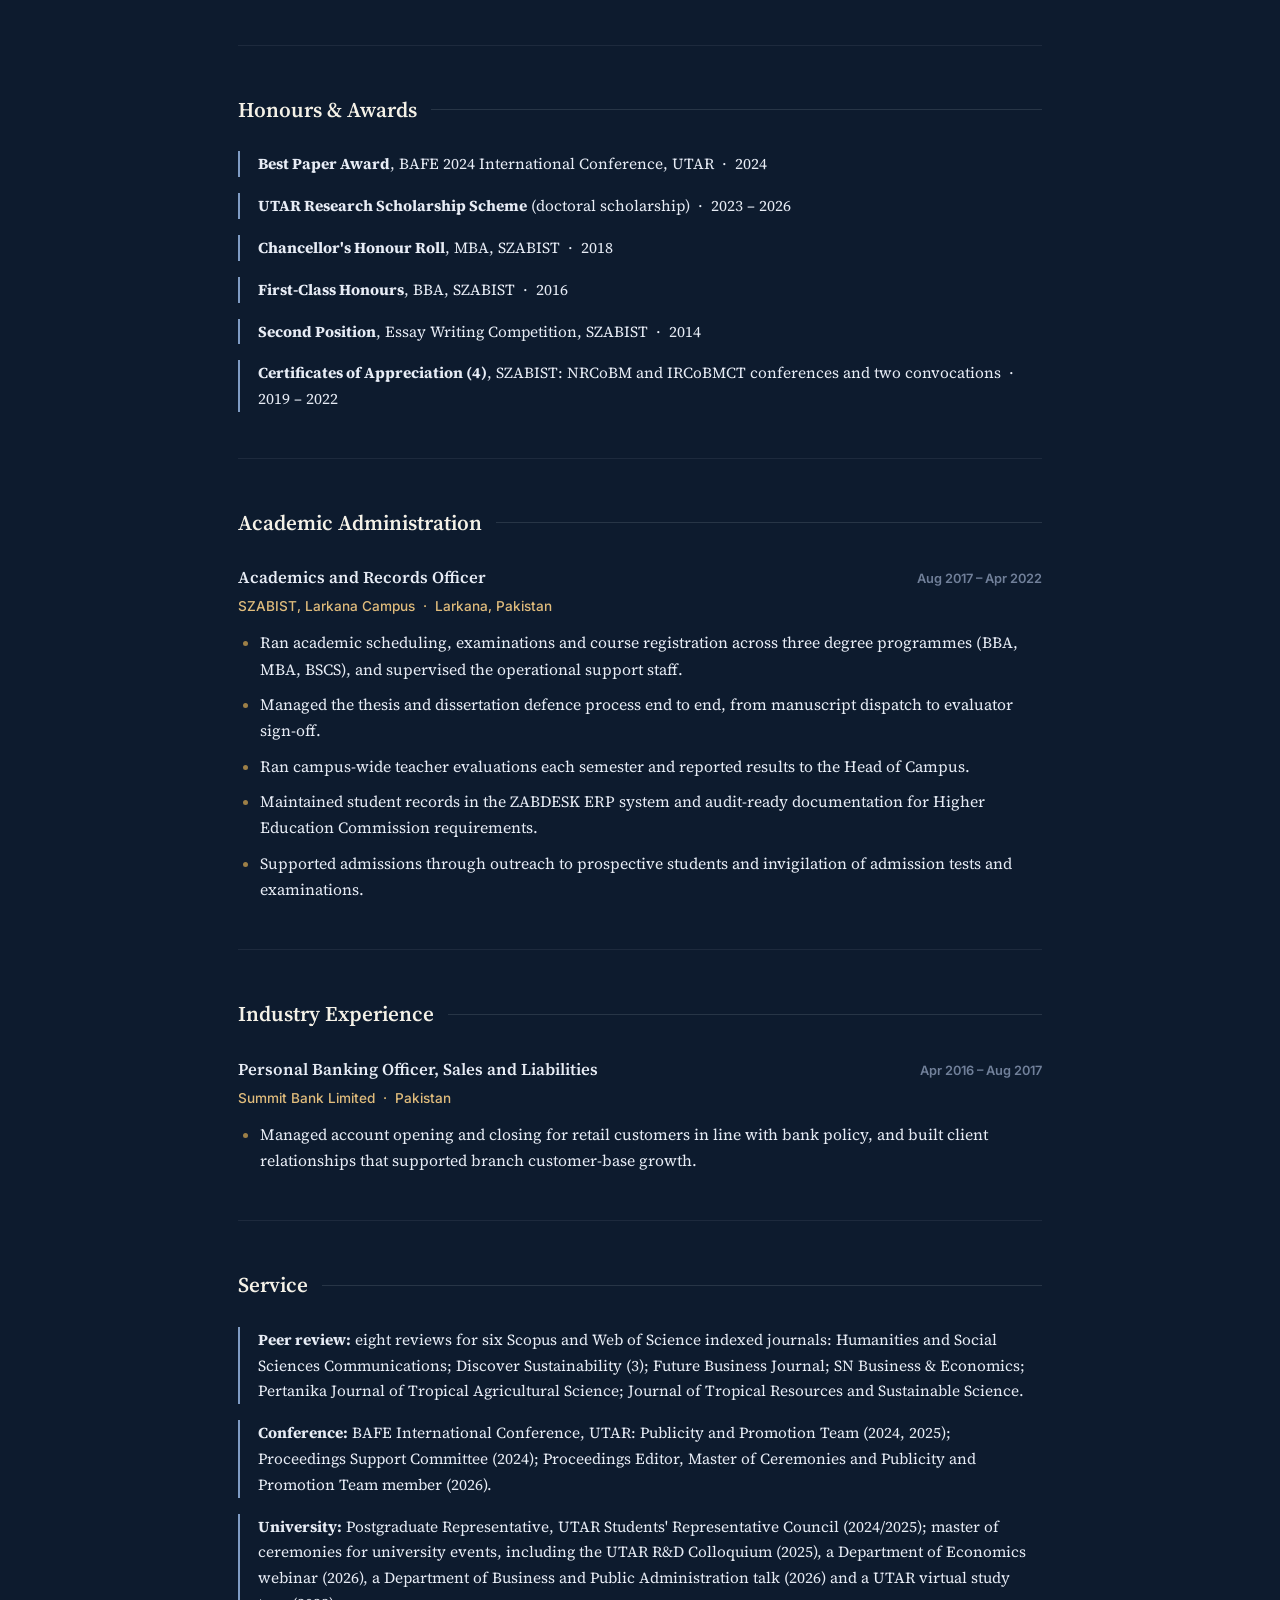
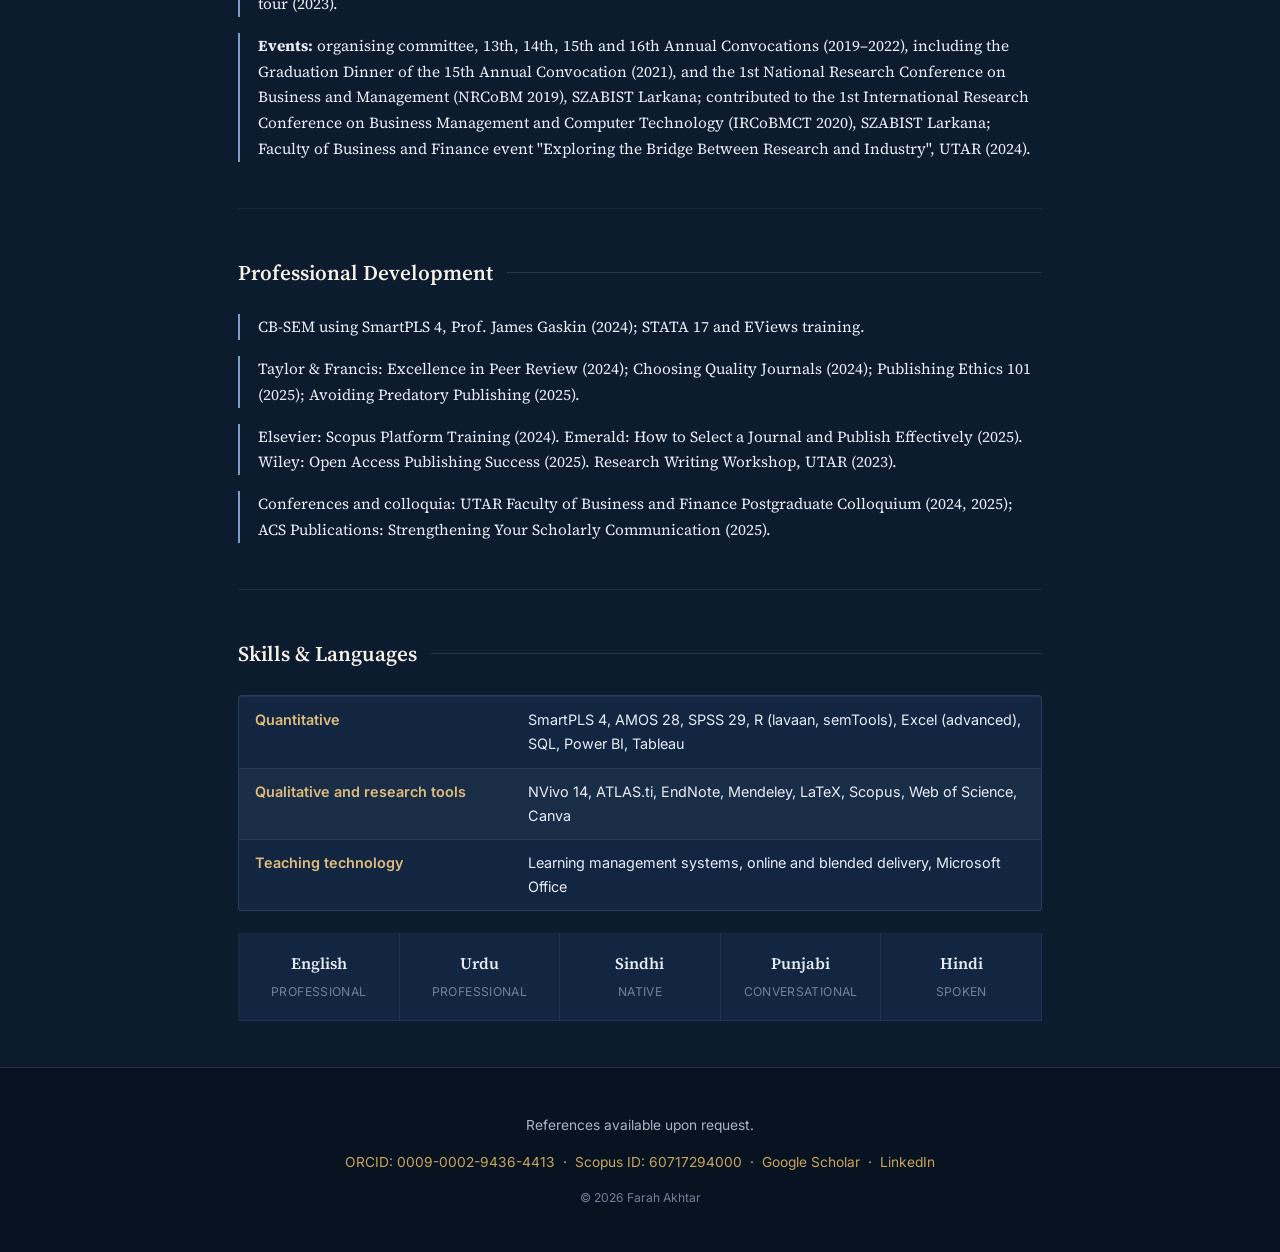
==== commit e2b36e41: "Rebuild site from the October 2026 CV and replace the CV PDF - Main page follows the master Resume_2" ====
--- a/index.html
+++ b/index.html
@@ -3,8 +3,8 @@
 <head>
 <meta charset="UTF-8">
 <meta name="viewport" content="width=device-width, initial-scale=1.0">
-<title>Farah Akhtar — PhD (Economics) | Quantitative Researcher</title>
-<meta name="description" content="Farah Akhtar — BBA | MBA | PhD (Economics) | Quantitative Researcher | Higher Education Professional">
+<title>Farah Akhtar, PhD — Economics | Quantitative Researcher</title>
+<meta name="description" content="Dr. Farah Akhtar, PhD in Economics (UTAR): researcher and higher education professional working on digital transformation, ESG and firm performance with structural equation modelling.">
 <link rel="preconnect" href="https://fonts.googleapis.com">
 <link rel="preconnect" href="https://fonts.gstatic.com" crossorigin>
 <link href="https://fonts.googleapis.com/css2?family=Source+Serif+4:ital,opsz,wght@0,8..60,400;0,8..60,500;0,8..60,600;0,8..60,700;1,8..60,400;1,8..60,500&family=Inter:wght@400;500;600&display=swap" rel="stylesheet">
@@ -15,9 +15,9 @@
 
 <header class="hero">
   <div class="wrap hero-inner">
-    <h1>Farah Akhtar</h1>
-    <p class="post">Quantitative Researcher &amp; Higher Education Professional</p>
-    <p class="tagline">PhD (Economics), Universiti Tunku Abdul Rahman &middot; Structural Equation Modeling (PLS-SEM), ESG &amp; Digital-Transformation Research on SME Financial Performance</p>
+    <h1>Farah Akhtar, PhD</h1>
+    <p class="post">Researcher &amp; Higher Education Professional</p>
+    <p class="tagline">PhD (Economics), Universiti Tunku Abdul Rahman &middot; Structural Equation Modelling (PLS-SEM, CB-SEM) &middot; Digital Transformation, ESG &amp; Firm Performance in Emerging Markets</p>
 
     <p class="contact-line">
       <a href="mailto:farahmahesar215@gmail.com">farahmahesar215@gmail.com</a>
@@ -27,70 +27,52 @@
       Kampar, Perak, Malaysia
     </p>
     <p class="contact-line links">
-      <a href="https://www.linkedin.com/in/farah-akhtar-ph-d-1b116936" target="_blank" rel="noopener">LinkedIn</a>
+      <a href="https://www.linkedin.com/in/dr-farah-akhtar-phd-1b116936" target="_blank" rel="noopener">LinkedIn</a>
       <span aria-hidden="true">&middot;</span>
       <a href="https://orcid.org/0009-0002-9436-4413" target="_blank" rel="noopener">ORCID</a>
       <span aria-hidden="true">&middot;</span>
+      <a href="https://www.scopus.com/authid/detail.uri?authorId=60717294000" target="_blank" rel="noopener">Scopus</a>
+      <span aria-hidden="true">&middot;</span>
       <a href="https://scholar.google.com/citations?user=clqoToMAAAAJ&hl=en" target="_blank" rel="noopener">Google Scholar</a>
       <span aria-hidden="true">&middot;</span>
-      <a href="https://www.scopus.com/authid/detail.uri?authorId=60717294000" target="_blank" rel="noopener">Scopus</a>
-      <span aria-hidden="true">&middot;</span>
       <a href="https://github.com/farahmahesar215-max" target="_blank" rel="noopener">GitHub</a>
     </p>
 
-    <a class="resume-btn" href="Farah-Akhtar-CV.pdf" download>Download Resume (PDF)</a>
+    <a class="resume-btn" href="Farah-Akhtar-CV.pdf" download>Download CV (PDF)</a>
     <a class="resume-btn" href="teaching.html">Teaching Portfolio</a>
   </div>
 </header>
 
 <nav class="subnav">
   <div class="wrap subnav-inner">
-    <a href="#summary">Summary</a>
-    <a href="#interests">Research</a>
+    <a href="#profile">Profile</a>
     <a href="#education">Education</a>
+    <a href="#interests">Interests</a>
     <a href="#publications">Publications</a>
+    <a href="#research">Research</a>
+    <a href="#teaching">Teaching</a>
     <a href="#presentations">Presentations</a>
-    <a href="#teaching">Teaching</a>
-    <a href="#experience">Experience</a>
-    <a href="#peer-review">Peer Review</a>
     <a href="#awards">Awards</a>
+    <a href="#administration">Administration</a>
+    <a href="#industry">Industry</a>
     <a href="#service">Service</a>
     <a href="#development">Development</a>
-    <a href="#technical">Skills</a>
-    <a href="#languages">Languages</a>
+    <a href="#skills">Skills</a>
   </div>
 </nav>
 
 <main class="wrap">
 
-  <section id="summary" class="section">
-    <h2>Professional Summary</h2>
+  <section id="profile" class="section">
+    <h2>Profile</h2>
     <p class="summary-text">
-      Quantitative researcher and higher-education administration professional with a PhD in Economics
-      (Universiti Tunku Abdul Rahman) specializing in structural equation modeling (PLS-SEM) and ESG /
-      digital-transformation research on SME financial performance. Author of five publications (one corresponding,
-      four first-author) with 45+ citations, four further manuscripts under review or in revision, and recipient of
-      a Best Paper Award (BAFE 2024). Combines advanced statistical modeling
-      (SmartPLS, SPSS, STATA, EViews) with five years of academic administration, teaching, and thesis-defense
-      coordination experience, plus prior banking and customer-relations experience.
-    </p>
-  </section>
-
-  <section id="interests" class="section">
-    <h2>Teaching &amp; Research Interests</h2>
-    <p class="section-sub">Teaching Subject Areas</p>
-    <p class="summary-text" style="margin-bottom:26px">
-      Economics, Microeconomics, Macroeconomics, International Economics, Sustainable Finance, Financial
-      Econometrics, Digital Economy, Statistics, Research Methods and Academic Writing, Management, Strategic
-      Management, Entrepreneurship and Innovation, and Human Resource Management. Experienced in both in-person and
-      online teaching.
-    </p>
-    <p class="section-sub">Research Interests</p>
-    <p class="summary-text">
-      Digital transformation, ESG practices, and financial performance among SMEs, using PLS-SEM, situated within
-      Resource-Based View, Dynamic Capabilities Theory, and Institutional Theory. Currently extending this line of
-      work into a cross-country study of SME reputation and performance across Malaysia and Pakistan, with current
-      work on debt literacy and Buy Now, Pay Later default risk.
+      Researcher and higher education professional with a PhD in Economics and five peer-reviewed publications,
+      including one Scopus-indexed journal article as corresponding author, four as first author, cited over 45
+      times. Specialises in survey-based quantitative research using structural equation modelling (PLS-SEM,
+      CB-SEM) on digital transformation, ESG practice and firm performance in emerging markets. Taught management
+      and communication courses across five undergraduate sections with student evaluations of 96–100%. Brings
+      five years of academic administration, including end-to-end management of thesis and dissertation defences
+      for three degree programmes. Peer reviewer for six Scopus and Web of Science indexed journals.
     </p>
   </section>
 
@@ -99,274 +81,246 @@
 
     <article class="edu-item">
       <div class="edu-head">
-        <h3>PhD in Economics</h3>
-        <span class="pill">Completed June 2026</span>
-      </div>
-      <p class="edu-meta">Universiti Tunku Abdul Rahman (UTAR), Teh Hong Piow Faculty of Business and Finance &nbsp;|&nbsp; 2023 to 2026</p>
-      <p><strong>Thesis:</strong> <em>"Unlocking Growth and Sustainability: The Impact of Digital Transformation and ESG on Financial Performance"</em></p>
-      <p class="edu-note">Supervisors: Prof. Dr. Abdelhak Senadjki (Main) &nbsp;|&nbsp; Dr. Vikniswari Vija Kumaran (Co-Supervisor)</p>
+        <h3>PhD, Economics</h3>
+        <span class="pill">2023 – 2026</span>
+      </div>
+      <p class="edu-meta">Universiti Tunku Abdul Rahman (UTAR), Teh Hong Piow Faculty of Business and Finance &nbsp;|&nbsp; Kampar, Malaysia</p>
+      <p><strong>Dissertation:</strong> <em>Unlocking Growth and Sustainability: The Impact of Digital Transformation and ESG on Financial Performance</em></p>
+      <p><strong>Key finding:</strong> returns to digital transformation ran through intellectual capital and ESG practice, with government policy support moderating the digital transformation path.</p>
+      <p class="edu-note">Advisors: Prof. Dr. Abdelhak Senadjki and Dr. Vikniswari Vija Kumaran &nbsp;|&nbsp; Funded by the UTAR Research Scholarship Scheme (competitive, merit-based)</p>
     </article>
 
     <article class="edu-item">
       <div class="edu-head">
-        <h3>Master of Business Administration (MBA), Human Resource Management</h3>
-        <span class="pill">Merit — Chancellor's Honor Roll</span>
-      </div>
-      <p class="edu-meta">SZABIST, Karachi, Pakistan &nbsp;|&nbsp; 2016–2018 &nbsp;|&nbsp; CGPA 3.58</p>
+        <h3>MBA, Human Resource Management</h3>
+        <span class="pill">2016 – 2018</span>
+      </div>
+      <p class="edu-meta">Shaheed Zulfikar Ali Bhutto Institute of Science and Technology (SZABIST) &nbsp;|&nbsp; Karachi, Pakistan</p>
+      <p class="edu-note">CGPA 3.58, Merit; Chancellor's Honour Roll</p>
     </article>
 
     <article class="edu-item">
       <div class="edu-head">
-        <h3>Bachelor of Business Administration (BBA), Human Resource Management</h3>
-        <span class="pill">First-Class Honours</span>
-      </div>
-      <p class="edu-meta">SZABIST, Karachi, Pakistan &nbsp;|&nbsp; 2011–2015</p>
-    </article>
+        <h3>BBA (Hons), Human Resource Management</h3>
+        <span class="pill">2012 – 2016</span>
+      </div>
+      <p class="edu-meta">Shaheed Zulfikar Ali Bhutto Institute of Science and Technology (SZABIST) &nbsp;|&nbsp; Karachi, Pakistan</p>
+      <p class="edu-note">CGPA 3.48, First-Class Honours</p>
+    </article>
+  </section>
+
+  <section id="interests" class="section">
+    <h2>Research &amp; Teaching Interests</h2>
+    <p class="section-sub">Research Interests</p>
+    <p class="summary-text" style="margin-bottom:26px">
+      Digital transformation and firm performance; ESG, CSR and sustainability; intellectual capital; SME
+      performance in emerging markets; financial inclusion; survey research methods and structural equation
+      modelling.
+    </p>
+    <p class="section-sub">Teaching Interests</p>
+    <p class="summary-text">
+      Principles of Economics; Microeconomics; Macroeconomics; International Economics; Business Statistics;
+      Research Methods; Principles of Management; Organisational Behaviour; Human Resource Management.
+    </p>
   </section>
 
   <section id="publications" class="section">
     <h2>Publications</h2>
-    <p class="section-sub">Peer-Reviewed Publications</p>
+    <p class="section-sub">Peer-Reviewed</p>
     <ol class="pub-list">
       <li>
-        Bashir, M.J.K., Senadjki, A., Salah, W.A., Abuhelwa, M., &amp; Akhtar, F. (2026). Decentralized solar
-        energy utilisation: evaluating behavioral drivers and environmental awareness in the economically
+        Bashir, M. J. K., Senadjki, A., Salah, W. A., Abuhelwa, M., &amp; Akhtar, F. (2026). Decentralized solar
+        energy utilisation: Evaluating behavioral drivers and environmental awareness in the economically
         challenged territories. <em>International Journal of Energy and Water Resources</em>, 10, 96. Springer.
-        <span class="pub-tag">Corresponding author &middot; Scopus Q3</span>
-      </li>
-      <li>
-        Akhtar, F., Senadjki, A., &amp; Vija Kumaran, V. (2025). Sustainability meets digital culture: the influence
+        <span class="pub-tag">Corresponding author &middot; Scopus</span>
+      </li>
+      <li>
+        Akhtar, F., Senadjki, A., &amp; Vija Kumaran, V. (2025). Sustainability meets digital culture: The influence
         of ESG on financial performance in Malaysian manufacturing SMEs. <em>Journal of Innovative Digital
         Transformation</em>, 2(1), 90–108. Emerald.
         <span class="pub-tag">First author</span>
       </li>
       <li>
-        Akhtar, F., Senadjki, A., &amp; Vija Kumaran, V. (2025). Mapping the Underlying Factors of Firms' Economic
-        Performance: Antecedents of Digital Transformation and ESG Reporting. <em>Malaysian Journal of Social
+        Akhtar, F., Senadjki, A., &amp; Vija Kumaran, V. (2025). Mapping the underlying factors of firms' economic
+        performance: Antecedents of digital transformation and ESG reporting. <em>Malaysian Journal of Social
         Sciences and Humanities</em>, 10(10), e003642.
         <span class="pub-tag">First author</span>
       </li>
       <li>
-        Akhtar, F., Senadjki, A., &amp; Kumaran, V. V. (2025). Navigating the Digital Era: Role of Intellectual
-        Capital. <em>12th BAFE 2024 Proceedings</em>, Springer Nature.
-        <span class="pub-tag">First author &middot; Presenting author &middot; Best Paper Award</span>
-      </li>
-      <li>
-        Akhtar, F., Senadjki, A., &amp; Kumaran, V. V. (2023). Unearthing the Nexus between ESG and Financial
-        Performance: Does Company Size and Age Matter? <em>11th BAFE 2023 Proceedings</em>, Atlantis Press.
-        <span class="pub-tag">First author &middot; Presenting author</span>
+        Akhtar, F., Senadjki, A., &amp; Kumaran, V. V. (2025). Navigating the digital era: Role of intellectual capital
+        in enhancing the financial performance. <em>Proceedings of BAFE 2024, Advances in Economics, Business and
+        Management Research</em> (pp. 21–61). Atlantis Press.
+        <span class="pub-tag">First author &middot; Best Paper Award</span>
+      </li>
+      <li>
+        Akhtar, F., Senadjki, A., &amp; Kumaran, V. V. (2023). Unearthing the nexus between ESG and financial
+        performance: Does company size and age matter? <em>Proceedings of BAFE 2023</em>. Atlantis Press.
+        <span class="pub-tag">First author</span>
       </li>
     </ol>
 
-    <p class="section-sub section-sub--spaced">Manuscripts Under Review</p>
-    <ul class="award-list">
-      <li>Co-authored manuscript, <em>Sage Open</em> (Scopus Q2; Web of Science SSCI) &nbsp;·&nbsp; revised and resubmitted after peer review</li>
-      <li>Co-authored manuscript, <em>DECISION</em> (Springer; Web of Science ESCI) &nbsp;·&nbsp; under review</li>
-      <li>Two first- and corresponding-author manuscripts &nbsp;·&nbsp; under review</li>
-    </ul>
+    <p class="section-sub section-sub--spaced">Under Review and in Revision</p>
+    <ul class="award-list">
+      <li>A dissertation-derived paper on intellectual capital, ESG practice and government support &nbsp;·&nbsp; first and corresponding author</li>
+      <li>A cross-country study of CSR and institutional economic reputation among SMEs in Malaysia and Pakistan &nbsp;·&nbsp; first and corresponding author</li>
+      <li><em>Beyond economics: How institutions, innovation, and infrastructure shape entrepreneurship in emerging Asian economies.</em> Sage Open (Scopus Q2; Web of Science SSCI) &nbsp;·&nbsp; co-author &nbsp;·&nbsp; revised and resubmitted after peer review (R1, September 2026)</li>
+      <li><em>Present bias, impulsivity and debt literacy in "Buy Now, Pay Later" (BNPL) default risk: Evidence from young consumers in Malaysia.</em> DECISION (Springer; Web of Science ESCI) &nbsp;·&nbsp; co-author &nbsp;·&nbsp; under peer review (October 2026)</li>
+    </ul>
+    <p class="note">Google Scholar citations: 45+ &nbsp;·&nbsp; Scopus: one indexed article as corresponding author (Scopus ID: 60717294000)</p>
+  </section>
+
+  <section id="research" class="section">
+    <h2>Research Experience</h2>
+    <article class="job">
+      <div class="job-head">
+        <div>
+          <h3>Researcher, Department of Economics</h3>
+          <p class="job-org">Universiti Tunku Abdul Rahman (UTAR), Teh Hong Piow Faculty of Business and Finance &nbsp;·&nbsp; Kampar, Malaysia</p>
+        </div>
+        <span class="dates">Jan 2024 – Aug 2026</span>
+      </div>
+      <ul>
+        <li>Designed and validated a survey instrument and managed primary data collection from manufacturing SMEs across several Malaysian states; analysed data in SmartPLS 4 with Gaussian copula endogeneity tests, PLSpredict and importance-performance map analysis.</li>
+        <li>Produced five peer-reviewed outputs (four as first author, one as corresponding author) with Emerald, Springer and Atlantis Press.</li>
+        <li>Coordinated an international co-author team (Malaysia and Palestine) on a Scopus-indexed study of decentralised solar energy adoption.</li>
+        <li>Supported faculty research projects through data collection, statistical analysis and manuscript preparation.</li>
+        <li>Designed posters for research events and activities in Canva.</li>
+      </ul>
+    </article>
+  </section>
+
+  <section id="teaching" class="section">
+    <h2>Teaching Experience</h2>
+    <p class="section-sub">SZABIST, Larkana Campus, Pakistan</p>
+
+    <article class="job job--compact">
+      <div class="job-head">
+        <div>
+          <h3>Visiting Faculty, BSCS and BBA Programmes</h3>
+        </div>
+        <span class="dates">Feb 2021 – Jun 2021</span>
+      </div>
+      <ul>
+        <li>Taught Management Principles to BSCS (student evaluation 100%) and BBA (98.48%) undergraduates.</li>
+      </ul>
+    </article>
+
+    <article class="job job--compact">
+      <div class="job-head">
+        <div>
+          <h3>Visiting Faculty, Computer Science Department</h3>
+        </div>
+        <span class="dates">Oct 2020 – Feb 2021</span>
+      </div>
+      <ul>
+        <li>Taught Management Principles to BSCS undergraduates (student evaluation 99.45%), adapting business content for non-business students through applied cases and group work.</li>
+      </ul>
+    </article>
+
+    <article class="job job--compact">
+      <div class="job-head">
+        <div>
+          <h3>Visiting Faculty, Management Sciences Department</h3>
+        </div>
+        <span class="dates">Feb 2019 – Jun 2019</span>
+      </div>
+      <ul>
+        <li>Taught Personal Management and Communication to BBA students (student evaluation 96.49%; Spring 2018 section 97.71%).</li>
+        <li>Designed assessments, marked coursework and gave individual feedback; taught entirely in English.</li>
+      </ul>
+    </article>
+
+    <p class="portfolio-link"><a href="teaching.html">View the full teaching portfolio &rarr;</a></p>
   </section>
 
   <section id="presentations" class="section">
     <h2>Conference Presentations</h2>
     <ul class="award-list">
-      <li><strong>BAFE 2024</strong> — 23 October 2024 &nbsp;·&nbsp; Best Paper Award, presenting author</li>
-      <li><strong>UTAR–UMSIDA Forum</strong> — "Sustainability in the Digital Economy," Teh Hong Piow Faculty of Business and Finance &nbsp;·&nbsp; 28 August 2024 &nbsp;·&nbsp; presenting author</li>
-      <li><strong>BAFE 2023</strong> — 25 October 2023 &nbsp;·&nbsp; presenting author</li>
-    </ul>
-  </section>
-
-  <section id="teaching" class="section">
-    <h2>Teaching Experience</h2>
-
+      <li><strong>12th International Conference on Business, Accounting, Finance and Economics (BAFE 2024)</strong>, UTAR &nbsp;·&nbsp; October 2024 &nbsp;·&nbsp; Best Paper Award</li>
+      <li><strong>UTAR–UMSIDA Forum</strong>, Sustainability in the Digital Economy, UTAR &nbsp;·&nbsp; August 2024</li>
+      <li><strong>11th International Conference on Business, Accounting, Finance and Economics (BAFE 2023)</strong>, UTAR &nbsp;·&nbsp; October 2023</li>
+    </ul>
+  </section>
+
+  <section id="awards" class="section">
+    <h2>Honours &amp; Awards</h2>
+    <ul class="award-list">
+      <li><strong>Best Paper Award</strong>, BAFE 2024 International Conference, UTAR &nbsp;·&nbsp; 2024</li>
+      <li><strong>UTAR Research Scholarship Scheme</strong> (doctoral scholarship) &nbsp;·&nbsp; 2023 – 2026</li>
+      <li><strong>Chancellor's Honour Roll</strong>, MBA, SZABIST &nbsp;·&nbsp; 2018</li>
+      <li><strong>First-Class Honours</strong>, BBA, SZABIST &nbsp;·&nbsp; 2016</li>
+      <li><strong>Second Position</strong>, Essay Writing Competition, SZABIST &nbsp;·&nbsp; 2014</li>
+      <li><strong>Certificates of Appreciation (4)</strong>, SZABIST: NRCoBM and IRCoBMCT conferences and two convocations &nbsp;·&nbsp; 2019 – 2022</li>
+    </ul>
+  </section>
+
+  <section id="administration" class="section">
+    <h2>Academic Administration</h2>
+    <article class="job">
+      <div class="job-head">
+        <div>
+          <h3>Academics and Records Officer</h3>
+          <p class="job-org">SZABIST, Larkana Campus &nbsp;·&nbsp; Larkana, Pakistan</p>
+        </div>
+        <span class="dates">Aug 2017 – Apr 2022</span>
+      </div>
+      <ul>
+        <li>Ran academic scheduling, examinations and course registration across three degree programmes (BBA, MBA, BSCS), and supervised the operational support staff.</li>
+        <li>Managed the thesis and dissertation defence process end to end, from manuscript dispatch to evaluator sign-off.</li>
+        <li>Ran campus-wide teacher evaluations each semester and reported results to the Head of Campus.</li>
+        <li>Maintained student records in the ZABDESK ERP system and audit-ready documentation for Higher Education Commission requirements.</li>
+        <li>Supported admissions through outreach to prospective students and invigilation of admission tests and examinations.</li>
+      </ul>
+    </article>
+  </section>
+
+  <section id="industry" class="section">
+    <h2>Industry Experience</h2>
     <article class="job job--compact">
       <div class="job-head">
         <div>
-          <h3>Visiting Faculty, Computer Science Department</h3>
-          <p class="job-org">SZABIST, Larkana, Pakistan</p>
-        </div>
-        <span class="dates">October 2020 – February 2021</span>
-      </div>
-      <ul>
-        <li>CSC4603 Management Principles — Fall 2020 learner evaluation: 99.45%</li>
-      </ul>
-    </article>
-
-    <article class="job job--compact">
-      <div class="job-head">
-        <div>
-          <h3>Visiting Faculty, Management Sciences Department</h3>
-          <p class="job-org">SZABIST, Larkana, Pakistan</p>
-        </div>
-        <span class="dates">February 2019 – June 2019</span>
-      </div>
-      <ul>
-        <li>BA1109 Personal Management and Communication — Spring 2019 learner evaluation: 96.49%</li>
-      </ul>
-    </article>
-
-    <h3 class="subsection-title">Research &amp; Academic Experience</h3>
-    <article class="job job--compact">
-      <div class="job-head">
-        <div>
-          <h3>Researcher</h3>
-          <p class="job-org">Department of Economics, Teh Hong Piow Faculty of Business and Finance, UTAR, Malaysia</p>
-        </div>
-        <span class="dates">2024 – 2026</span>
-      </div>
-    </article>
-
-    <p class="portfolio-link"><a href="teaching.html">View the full teaching portfolio &rarr;</a></p>
-  </section>
-
-  <section id="experience" class="section">
-    <h2>Professional Experience</h2>
-
-    <article class="job">
-      <div class="job-head">
-        <div>
-          <h3>Academics &amp; Records Officer</h3>
-          <p class="job-org">SZABIST, Larkana, Pakistan</p>
-        </div>
-        <span class="dates">August 2017 – April 2022</span>
-      </div>
-      <ul>
-        <li>Coordinated semester schedules and Academic Calendars; administered institutional academic data and reporting via the ZABDESK ERP student records system.</li>
-        <li>Organized Thesis and Dissertation Defense sessions and managed manuscript dispatch to evaluators, ensuring full procedural compliance.</li>
-        <li>Conducted semester-wise structured teacher evaluations and presented findings to the Head of Campus.</li>
-        <li>Maintained Faculty Digital Attendance Registers across BBA, MBA, and BSCS programs; supplied monthly financial data to Finance for faculty payments.</li>
-        <li>Coordinated course registration and student enrolment workflows each semester; supervised operational support staff.</li>
-      </ul>
-    </article>
-
-    <article class="job">
-      <div class="job-head">
-        <div>
-          <h3>Personal Banking Officer (O.G IV)</h3>
-          <p class="job-org">Summit Bank Limited &nbsp;·&nbsp; Sales &amp; Liabilities Dept.</p>
-        </div>
-        <span class="dates">April 2016 – August 2017</span>
-      </div>
-      <ul>
-        <li>Managed end-to-end account opening/closing in compliance with bank policy and regulatory standards.</li>
-        <li>Built trust-based customer relationships and identified cross-selling opportunities, contributing to branch customer-base growth.</li>
-      </ul>
-    </article>
-
-    <article class="job job--compact">
-      <div class="job-head">
-        <div><h3>Internships</h3></div>
-      </div>
-      <ul>
-        <li>Pakistan International Airlines — HR Services, Summer 2015</li>
-        <li>Askari Commercial Bank, Larkana — Accounts &amp; Problem Resolution, Summer 2013</li>
-      </ul>
-    </article>
-  </section>
-
-  <section id="peer-review" class="section">
-    <h2>Peer Review Service</h2>
-    <p class="section-sub">Eight completed reviews for six Scopus and Web of Science indexed journals</p>
-    <ul class="award-list">
-      <li><strong>Pertanika Journal of Tropical Agricultural Science</strong> (Scopus; WoS ESCI Q3) — completed</li>
-      <li><strong>Journal of Tropical Resources and Sustainable Science</strong> (Scopus) — completed</li>
-      <li><strong>Discover Sustainability</strong> (Springer Nature) — ongoing reviewer service</li>
-      <li><strong>SN Business &amp; Economics</strong> (Springer Nature) — invited, in progress</li>
-    </ul>
-  </section>
-
-  <section id="awards" class="section">
-    <h2>Awards &amp; Scholarships</h2>
-    <ul class="award-list">
-      <li><strong>Best Paper Award</strong> — BAFE 2024</li>
-      <li><strong>Chancellor's Honor Roll</strong> — MBA programme</li>
-      <li><strong>UTAR Research Scholarship Scheme (RSS)</strong> — via Institute of Postgraduate Studies and Research (IPSR) &nbsp;·&nbsp; 2023–2026 &nbsp;·&nbsp; competitive merit-based doctoral research scholarship</li>
-    </ul>
+          <h3>Personal Banking Officer, Sales and Liabilities</h3>
+          <p class="job-org">Summit Bank Limited &nbsp;·&nbsp; Pakistan</p>
+        </div>
+        <span class="dates">Apr 2016 – Aug 2017</span>
+      </div>
+      <ul>
+        <li>Managed account opening and closing for retail customers in line with bank policy, and built client relationships that supported branch customer-base growth.</li>
+      </ul>
+    </article>
   </section>
 
   <section id="service" class="section">
     <h2>Service</h2>
     <ul class="award-list">
-      <li>Postgraduate Representative, UTAR Students' Representative Council, Kampar &nbsp;·&nbsp; 2024/2025</li>
-      <li>BAFE Publicity and Promotion Committee &nbsp;·&nbsp; 2025</li>
-      <li>BAFE Proceedings Support Committee &nbsp;·&nbsp; 2024</li>
-      <li>Emcee, UTAR R&amp;D Colloquium &nbsp;·&nbsp; 2025</li>
-      <li>Emcee and proceedings editing, BAFE 2026</li>
-      <li>Emcee, "Lessons from the Alumni" &nbsp;·&nbsp; 2026</li>
-      <li>Emcee, Department of Economics guest session, Relational Strategies for Career Success, UTAR &nbsp;·&nbsp; 2024</li>
+      <li><strong>Peer review:</strong> eight reviews for six Scopus and Web of Science indexed journals: Humanities and Social Sciences Communications; Discover Sustainability (3); Future Business Journal; SN Business &amp; Economics; Pertanika Journal of Tropical Agricultural Science; Journal of Tropical Resources and Sustainable Science.</li>
+      <li><strong>Conference:</strong> BAFE International Conference, UTAR: Publicity and Promotion Team (2024, 2025); Proceedings Support Committee (2024); Proceedings Editor, Master of Ceremonies and Publicity and Promotion Team member (2026).</li>
+      <li><strong>University:</strong> Postgraduate Representative, UTAR Students' Representative Council (2024/2025); master of ceremonies for university events, including the UTAR R&amp;D Colloquium (2025), a Department of Economics webinar (2026), a Department of Business and Public Administration talk (2026) and a UTAR virtual study tour (2023).</li>
+      <li><strong>Events:</strong> organising committee, 13th, 14th, 15th and 16th Annual Convocations (2019–2022), including the Graduation Dinner of the 15th Annual Convocation (2021), and the 1st National Research Conference on Business and Management (NRCoBM 2019), SZABIST Larkana; contributed to the 1st International Research Conference on Business Management and Computer Technology (IRCoBMCT 2020), SZABIST Larkana; Faculty of Business and Finance event "Exploring the Bridge Between Research and Industry", UTAR (2024).</li>
     </ul>
   </section>
 
   <section id="development" class="section">
-    <h2>Certifications &amp; Professional Development</h2>
-    <ul class="award-list">
-      <li>CB-SEM using SmartPLS 4 — Prof. James Gaskin, Bahçeşehir Cyprus University &nbsp;·&nbsp; 30 January 2024</li>
-      <li>Scopus Platform Training — Elsevier at UTAR &nbsp;·&nbsp; 8 August 2024</li>
-      <li>Excellence in Peer Review — Taylor &amp; Francis &nbsp;·&nbsp; 13 November 2024</li>
-      <li>Choosing Quality Journals — Taylor &amp; Francis &nbsp;·&nbsp; 20 November 2024</li>
-      <li>Publishing Ethics 101 — Taylor &amp; Francis &nbsp;·&nbsp; 9 April 2025</li>
-      <li>Avoiding Predatory Publishing — Taylor &amp; Francis &nbsp;·&nbsp; 21 May 2025</li>
-      <li>How to Select a Journal &amp; Publish Effectively with Emerald — Emerald East Asia at UTAR &nbsp;·&nbsp; 20 November 2025</li>
-      <li>Open Access Publishing Success — Wiley &nbsp;·&nbsp; 25 November 2025</li>
-      <li>Research Writing Workshop — Centre of Applied Psychology (CAP) &amp; Master of Psychology (I/O), UTAR &nbsp;·&nbsp; 28–29 October 2023</li>
-    </ul>
-  </section>
-
-  <section id="technical" class="section">
-    <h2>Technical &amp; Research Skills</h2>
-
-    <div class="tech-group">
-      <h3>SEM &amp; Statistics</h3>
-      <div class="table-wrap"><table>
-        <tbody>
-          <tr><td>SmartPLS 4</td><td>PLS-SEM, IPMA, PLSpredict</td></tr>
-          <tr><td>AMOS 28</td><td>CB-SEM</td></tr>
-          <tr><td>R (lavaan, semTools)</td><td>Latent Variable Modeling</td></tr>
-          <tr><td>SPSS v29</td><td>Descriptive Statistics, Reliability Analysis, ANOVA</td></tr>
-          <tr><td>STATA 17</td><td>Panel Data, Regression Modeling, Time-Series Analysis</td></tr>
-          <tr><td>EViews</td><td>Econometric Modeling, Forecasting</td></tr>
-        </tbody>
-      </table></div>
-    </div>
-
-    <div class="tech-group">
-      <h3>Qualitative Tools</h3>
-      <div class="table-wrap"><table>
-        <tbody>
-          <tr><td>NVivo 14</td><td>Thematic Analysis, Coding, Qualitative Data Management</td></tr>
-          <tr><td>ATLAS.ti</td><td>Qualitative Research, Discourse Analysis</td></tr>
-        </tbody>
-      </table></div>
-    </div>
-
-    <div class="tech-group">
-      <h3>Data &amp; Reporting</h3>
-      <div class="table-wrap"><table>
-        <tbody>
-          <tr><td>Microsoft Power BI</td><td>Dashboard Design, Business Intelligence Reporting</td></tr>
-          <tr><td>Tableau</td><td>Data Visualization, Interactive Dashboards</td></tr>
-          <tr><td>Excel</td><td>Advanced: Pivot Tables, Power Query</td></tr>
-          <tr><td>SQL (PostgreSQL)</td><td>Database Querying, Data Extraction</td></tr>
-        </tbody>
-      </table></div>
-    </div>
-
-    <div class="tech-group">
-      <h3>Research Tools</h3>
-      <div class="table-wrap"><table>
-        <tbody>
-          <tr><td>LaTeX</td><td>Academic Papers, Theses, Beamer Presentations</td></tr>
-          <tr><td>EndNote 21</td><td>Reference Management, Citation Formatting</td></tr>
-          <tr><td>Mendeley</td><td>Reference Management, PDF Annotation, Collaboration</td></tr>
-          <tr><td>Scopus</td><td>Database Navigation, Citation Tracking</td></tr>
-          <tr><td>ZABDESK</td><td>Academic Data Management &amp; Reporting</td></tr>
-        </tbody>
-      </table></div>
-    </div>
-  </section>
-
-  <section id="languages" class="section">
-    <h2>Languages</h2>
-    <div class="lang-row">
+    <h2>Professional Development</h2>
+    <ul class="award-list">
+      <li>CB-SEM using SmartPLS 4, Prof. James Gaskin (2024); STATA 17 and EViews training.</li>
+      <li>Taylor &amp; Francis: Excellence in Peer Review (2024); Choosing Quality Journals (2024); Publishing Ethics 101 (2025); Avoiding Predatory Publishing (2025).</li>
+      <li>Elsevier: Scopus Platform Training (2024). Emerald: How to Select a Journal and Publish Effectively (2025). Wiley: Open Access Publishing Success (2025). Research Writing Workshop, UTAR (2023).</li>
+      <li>Conferences and colloquia: UTAR Faculty of Business and Finance Postgraduate Colloquium (2024, 2025); ACS Publications: Strengthening Your Scholarly Communication (2025).</li>
+    </ul>
+  </section>
+
+  <section id="skills" class="section">
+    <h2>Skills &amp; Languages</h2>
+    <div class="table-wrap"><table>
+      <tbody>
+        <tr><td>Quantitative</td><td>SmartPLS 4, AMOS 28, SPSS 29, R (lavaan, semTools), Excel (advanced), SQL, Power BI, Tableau</td></tr>
+        <tr><td>Qualitative and research tools</td><td>NVivo 14, ATLAS.ti, EndNote, Mendeley, LaTeX, Scopus, Web of Science, Canva</td></tr>
+        <tr><td>Teaching technology</td><td>Learning management systems, online and blended delivery, Microsoft Office</td></tr>
+      </tbody>
+    </table></div>
+
+    <div class="lang-row lang-row--spaced">
       <div class="lang"><span>English</span><small>Professional</small></div>
       <div class="lang"><span>Urdu</span><small>Professional</small></div>
       <div class="lang"><span>Sindhi</span><small>Native</small></div>
@@ -383,11 +337,11 @@
     <p>
       <a href="https://orcid.org/0009-0002-9436-4413" target="_blank" rel="noopener">ORCID: 0009-0002-9436-4413</a>
       &nbsp;·&nbsp;
+      <a href="https://www.scopus.com/authid/detail.uri?authorId=60717294000" target="_blank" rel="noopener">Scopus ID: 60717294000</a>
+      &nbsp;·&nbsp;
       <a href="https://scholar.google.com/citations?user=clqoToMAAAAJ&hl=en" target="_blank" rel="noopener">Google Scholar</a>
       &nbsp;·&nbsp;
-      <a href="https://www.scopus.com/authid/detail.uri?authorId=60717294000" target="_blank" rel="noopener">Scopus ID: 60717294000</a>
-      &nbsp;·&nbsp;
-      <a href="https://www.linkedin.com/in/farah-akhtar-ph-d-1b116936" target="_blank" rel="noopener">LinkedIn</a>
+      <a href="https://www.linkedin.com/in/dr-farah-akhtar-phd-1b116936" target="_blank" rel="noopener">LinkedIn</a>
     </p>
     <p class="fine">&copy; <span id="year"></span> Farah Akhtar</p>
   </div>
--- a/style.css
+++ b/style.css
@@ -153,6 +153,8 @@
   margin-bottom:24px;
 }
 .section-sub--spaced{margin-top:34px; margin-bottom:18px}
+.lang-row--spaced{margin-top:22px}
+#skills tbody td:first-child{font-weight:600; width:34%; color:var(--gold-bright)}
 .summary-text{font-size:1.02rem; color:var(--ink); max-width:68ch}
 
 /* ---------- Education ---------- */
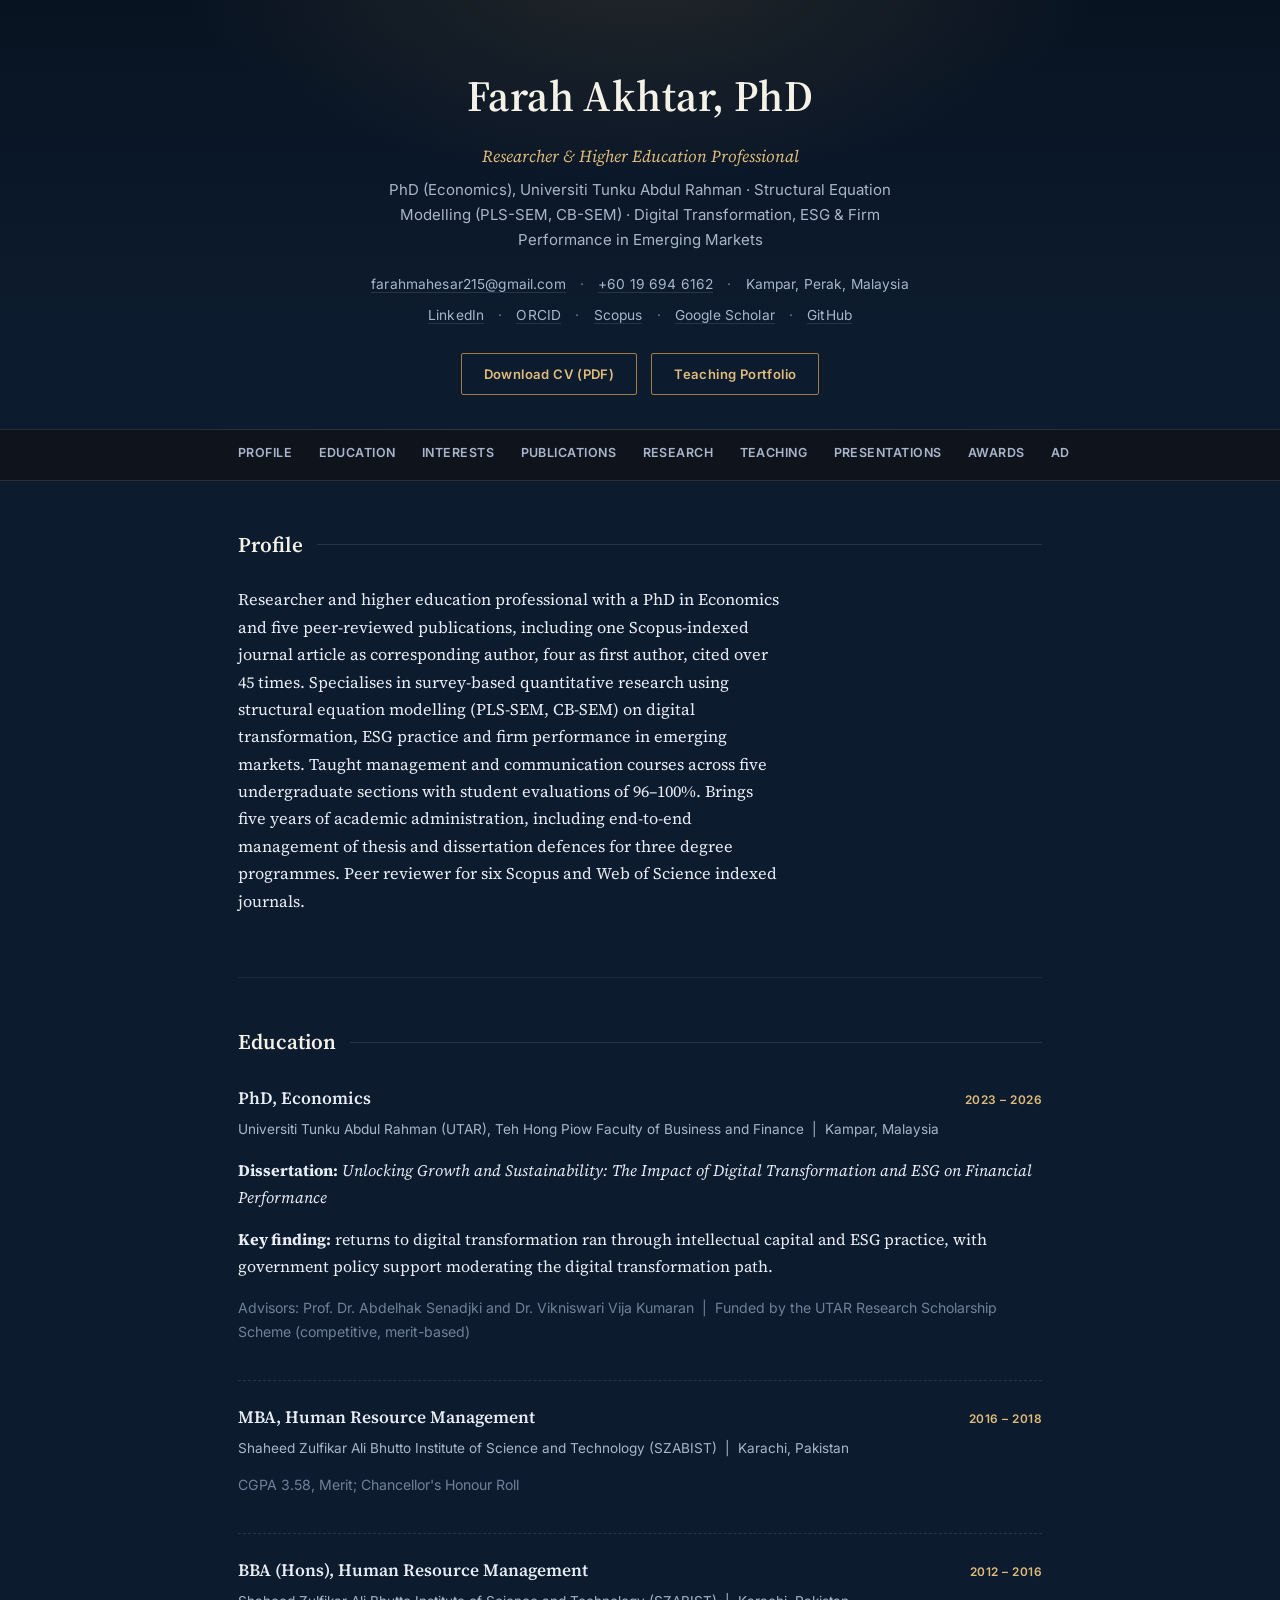
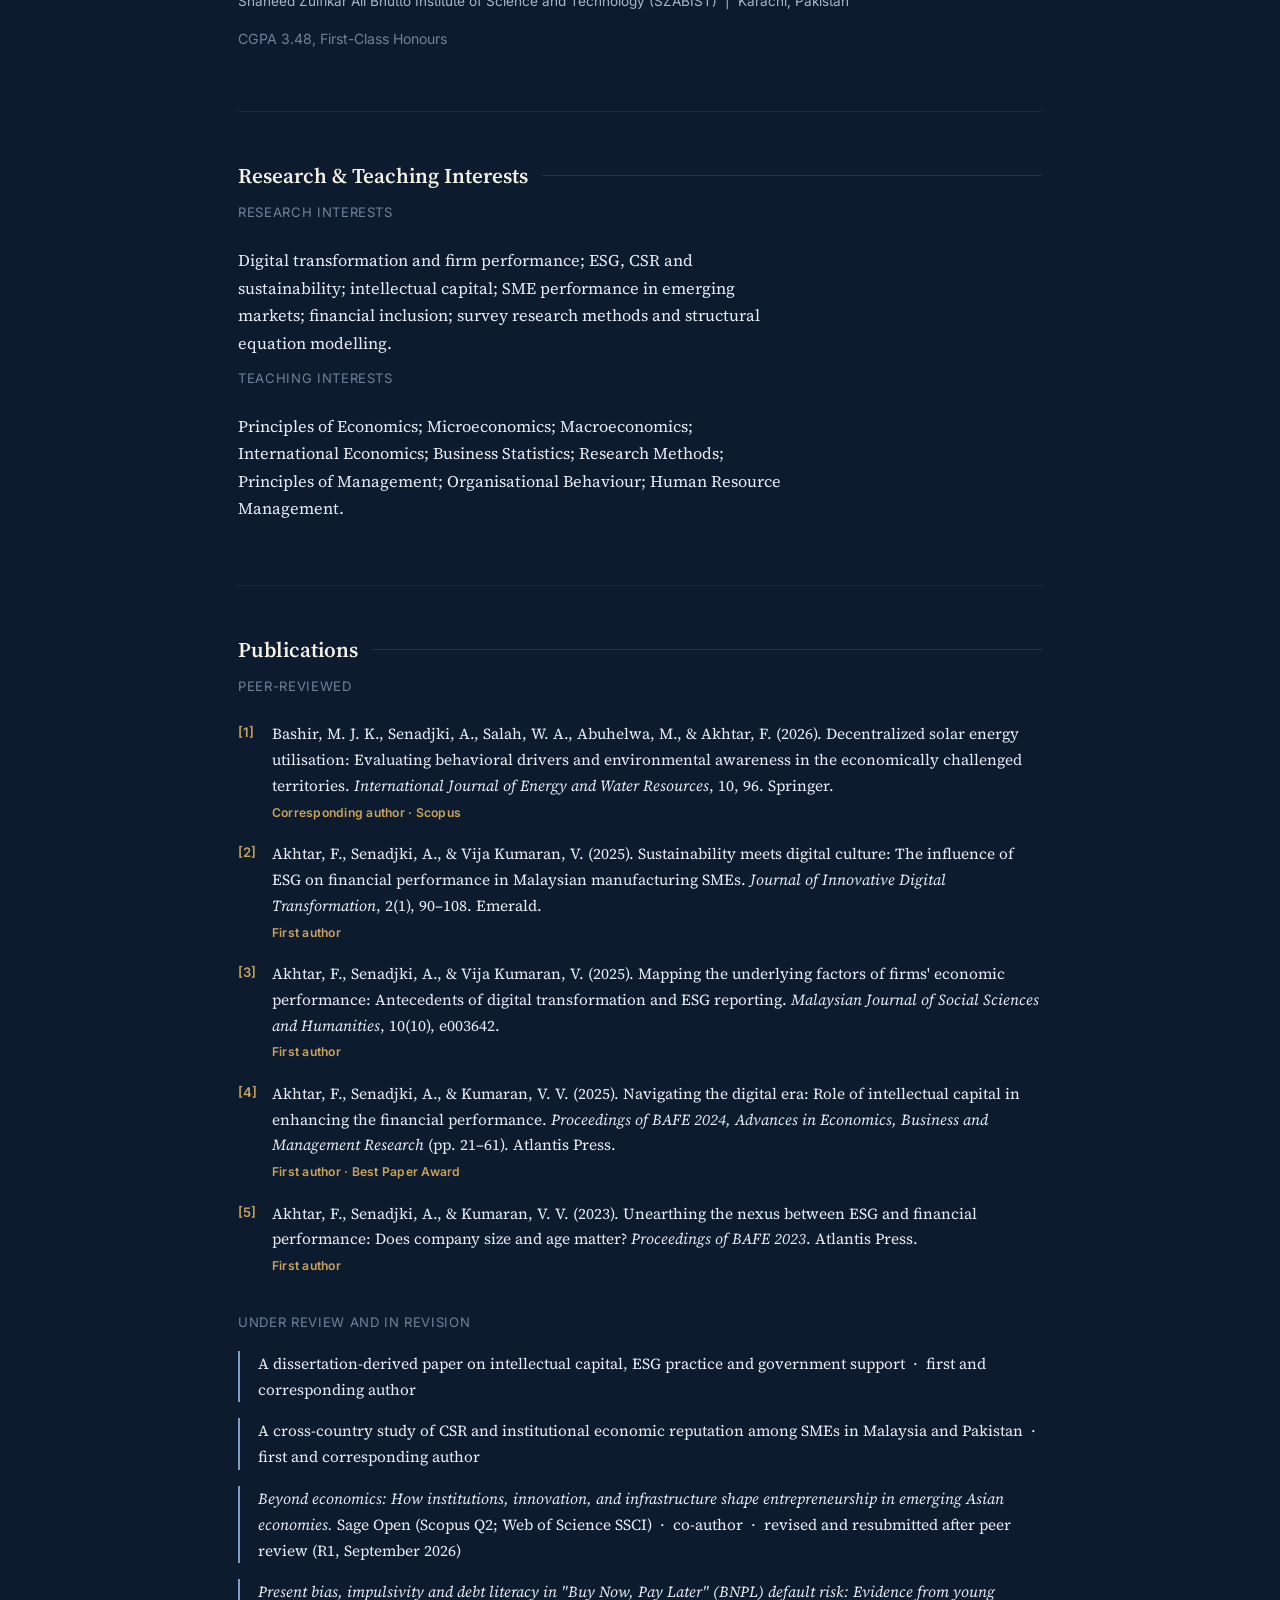
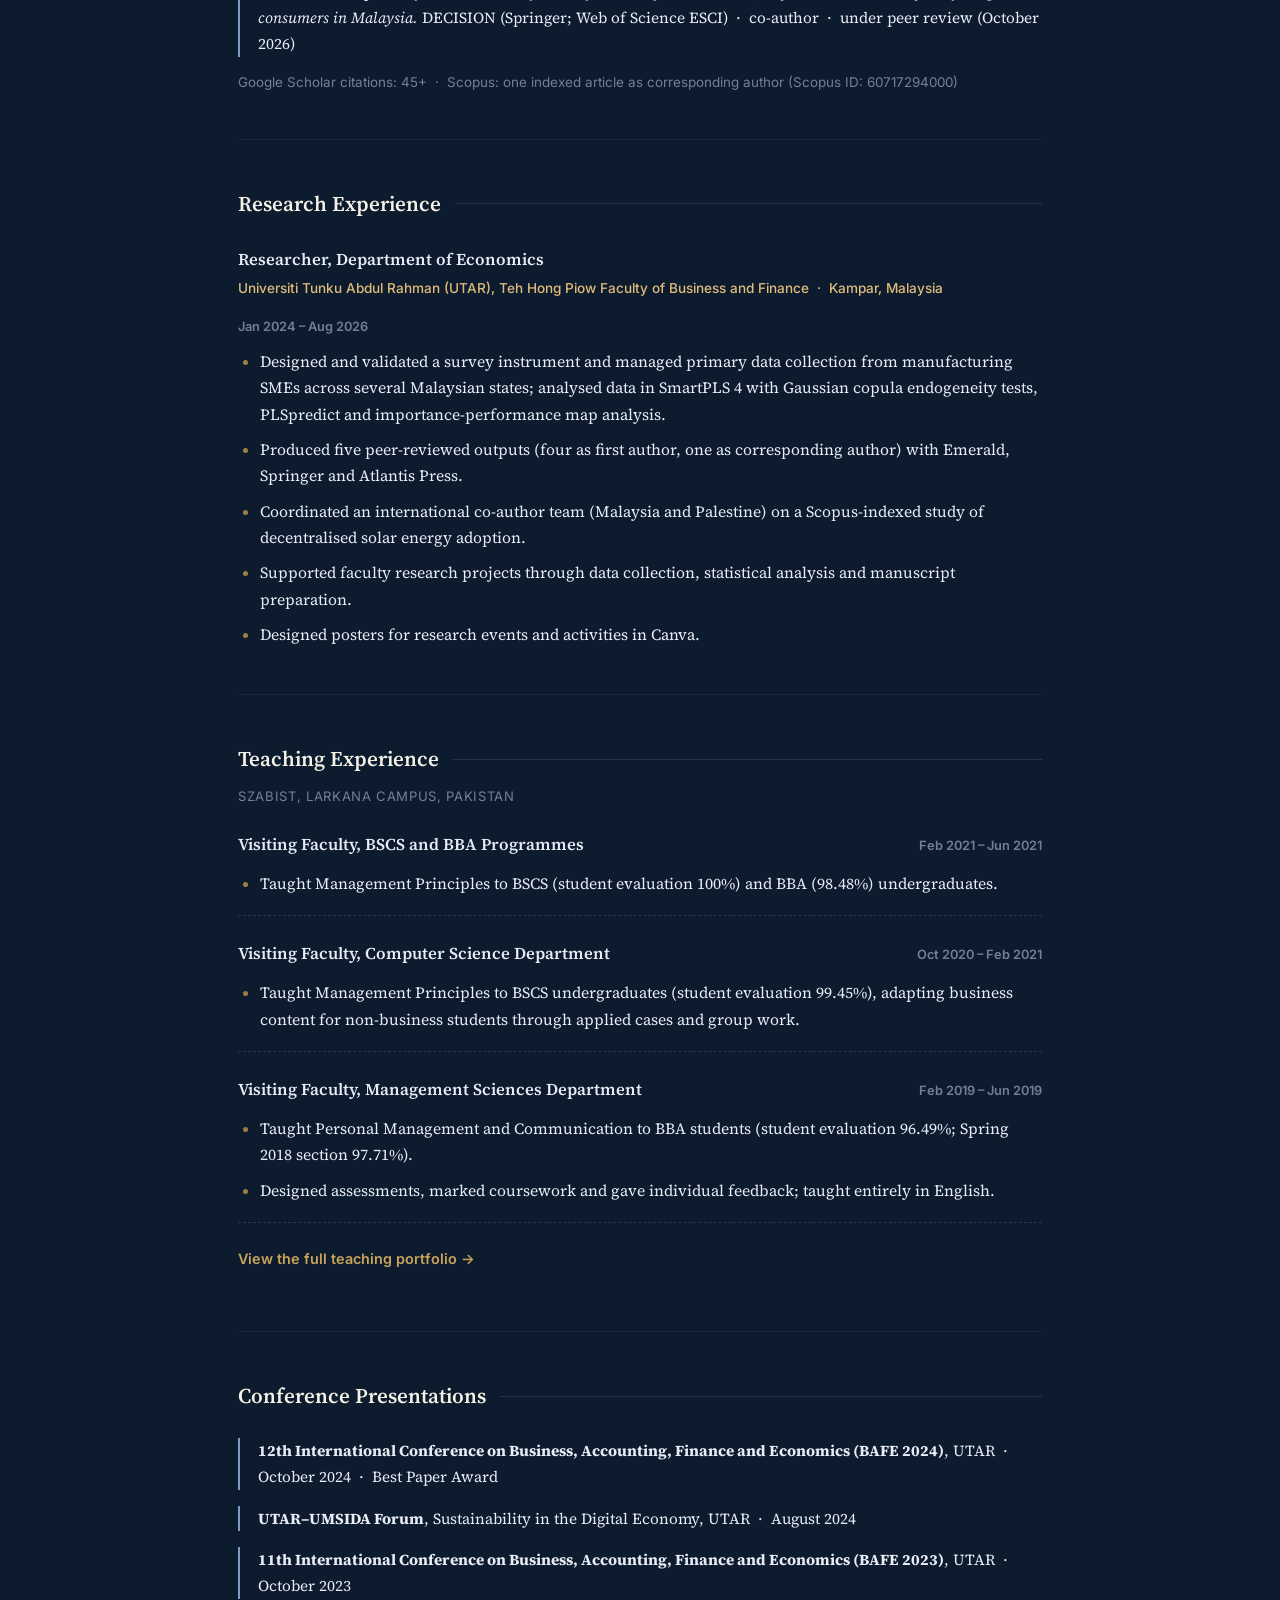
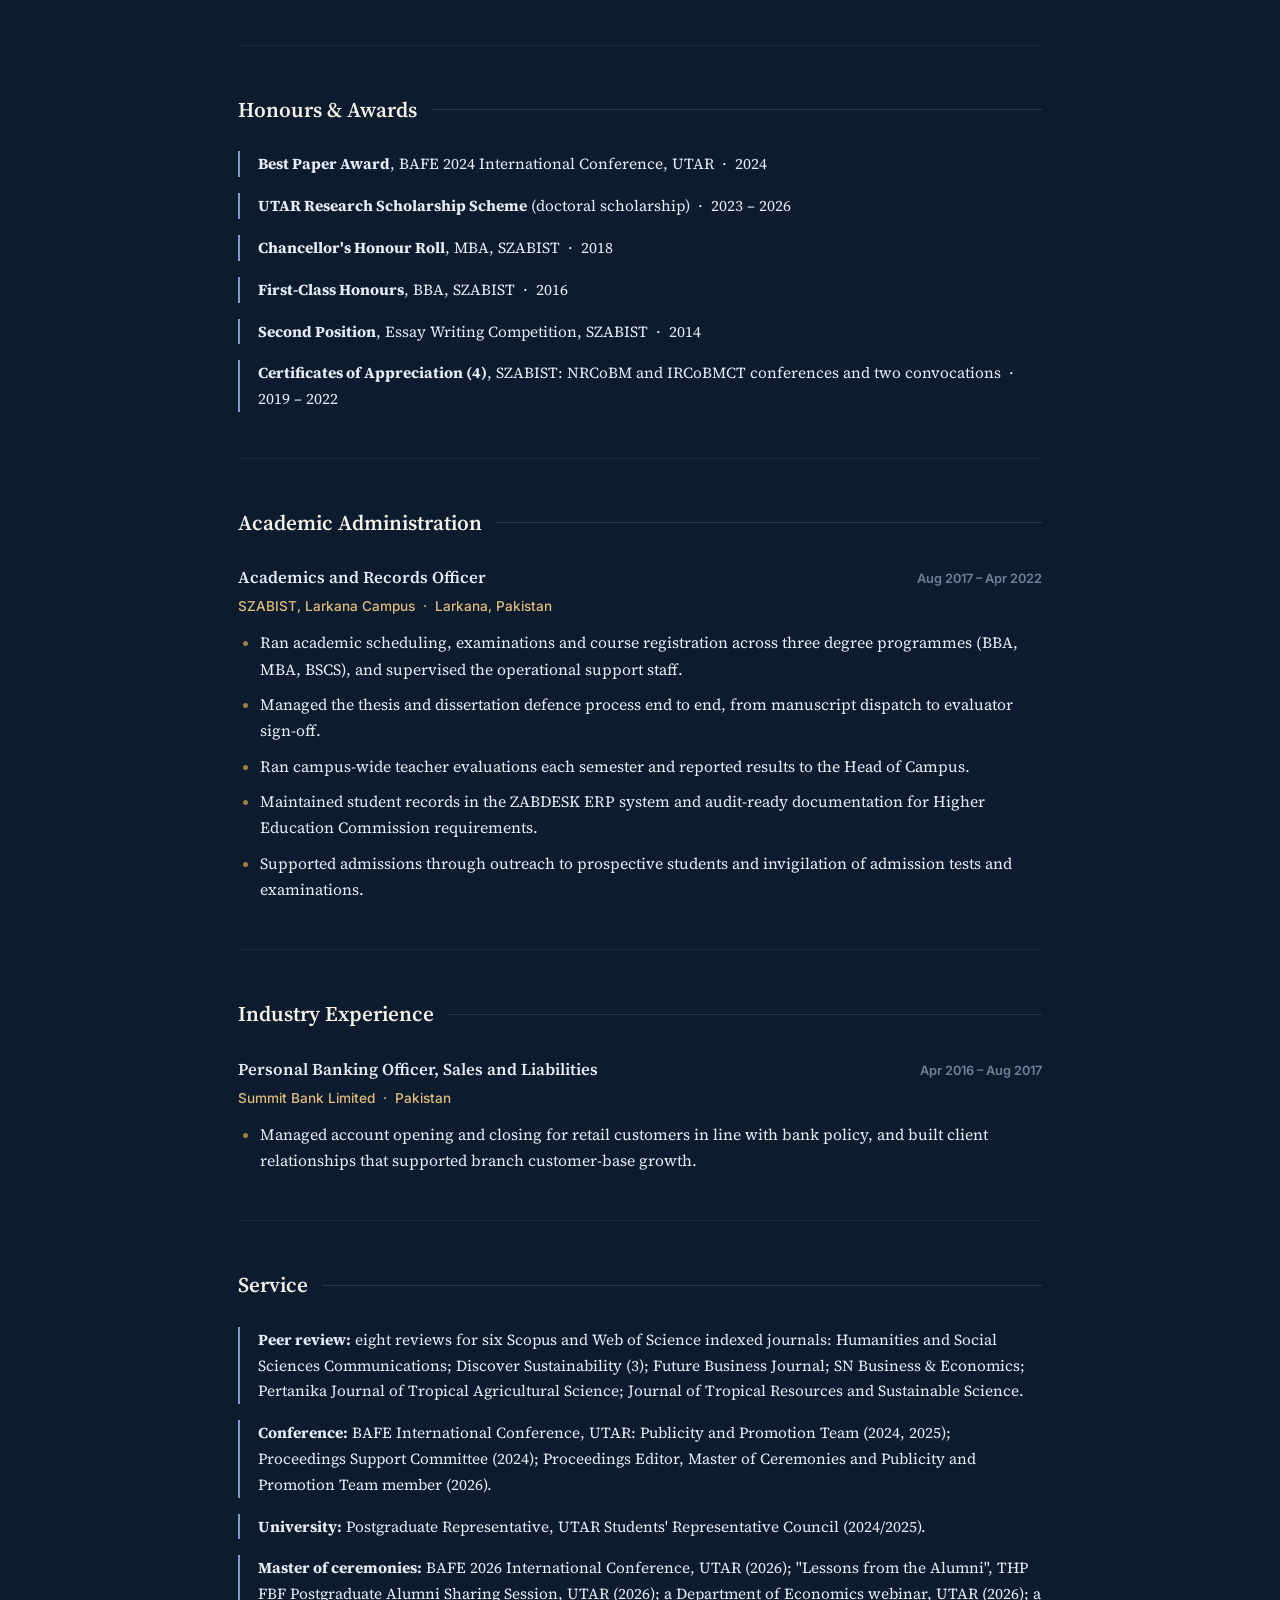
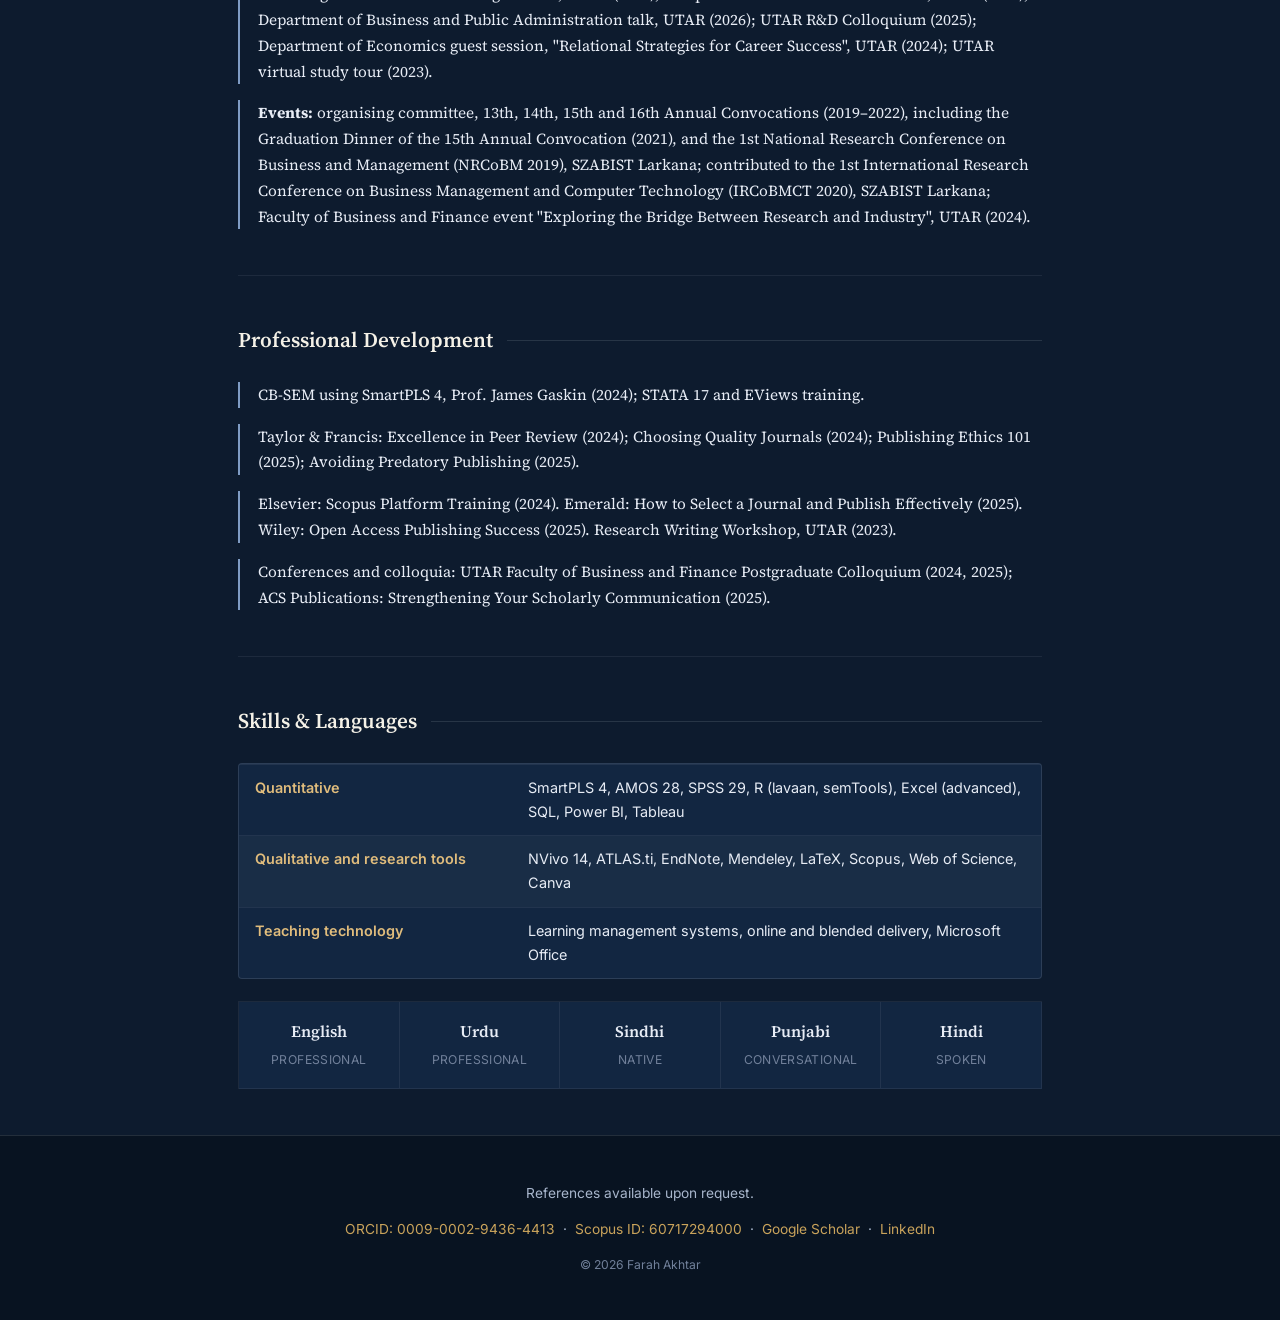
==== commit f9c8fb26: "List all master of ceremonies roles by name in Service Co-Authored-By: Claude Opus 5.5 <noreply@anth" ====
--- a/index.html
+++ b/index.html
@@ -295,7 +295,8 @@
     <ul class="award-list">
       <li><strong>Peer review:</strong> eight reviews for six Scopus and Web of Science indexed journals: Humanities and Social Sciences Communications; Discover Sustainability (3); Future Business Journal; SN Business &amp; Economics; Pertanika Journal of Tropical Agricultural Science; Journal of Tropical Resources and Sustainable Science.</li>
       <li><strong>Conference:</strong> BAFE International Conference, UTAR: Publicity and Promotion Team (2024, 2025); Proceedings Support Committee (2024); Proceedings Editor, Master of Ceremonies and Publicity and Promotion Team member (2026).</li>
-      <li><strong>University:</strong> Postgraduate Representative, UTAR Students' Representative Council (2024/2025); master of ceremonies for university events, including the UTAR R&amp;D Colloquium (2025), a Department of Economics webinar (2026), a Department of Business and Public Administration talk (2026) and a UTAR virtual study tour (2023).</li>
+      <li><strong>University:</strong> Postgraduate Representative, UTAR Students' Representative Council (2024/2025).</li>
+      <li><strong>Master of ceremonies:</strong> BAFE 2026 International Conference, UTAR (2026); "Lessons from the Alumni", THP FBF Postgraduate Alumni Sharing Session, UTAR (2026); a Department of Economics webinar, UTAR (2026); a Department of Business and Public Administration talk, UTAR (2026); UTAR R&amp;D Colloquium (2025); Department of Economics guest session, "Relational Strategies for Career Success", UTAR (2024); UTAR virtual study tour (2023).</li>
       <li><strong>Events:</strong> organising committee, 13th, 14th, 15th and 16th Annual Convocations (2019–2022), including the Graduation Dinner of the 15th Annual Convocation (2021), and the 1st National Research Conference on Business and Management (NRCoBM 2019), SZABIST Larkana; contributed to the 1st International Research Conference on Business Management and Computer Technology (IRCoBMCT 2020), SZABIST Larkana; Faculty of Business and Finance event "Exploring the Bridge Between Research and Industry", UTAR (2024).</li>
     </ul>
   </section>
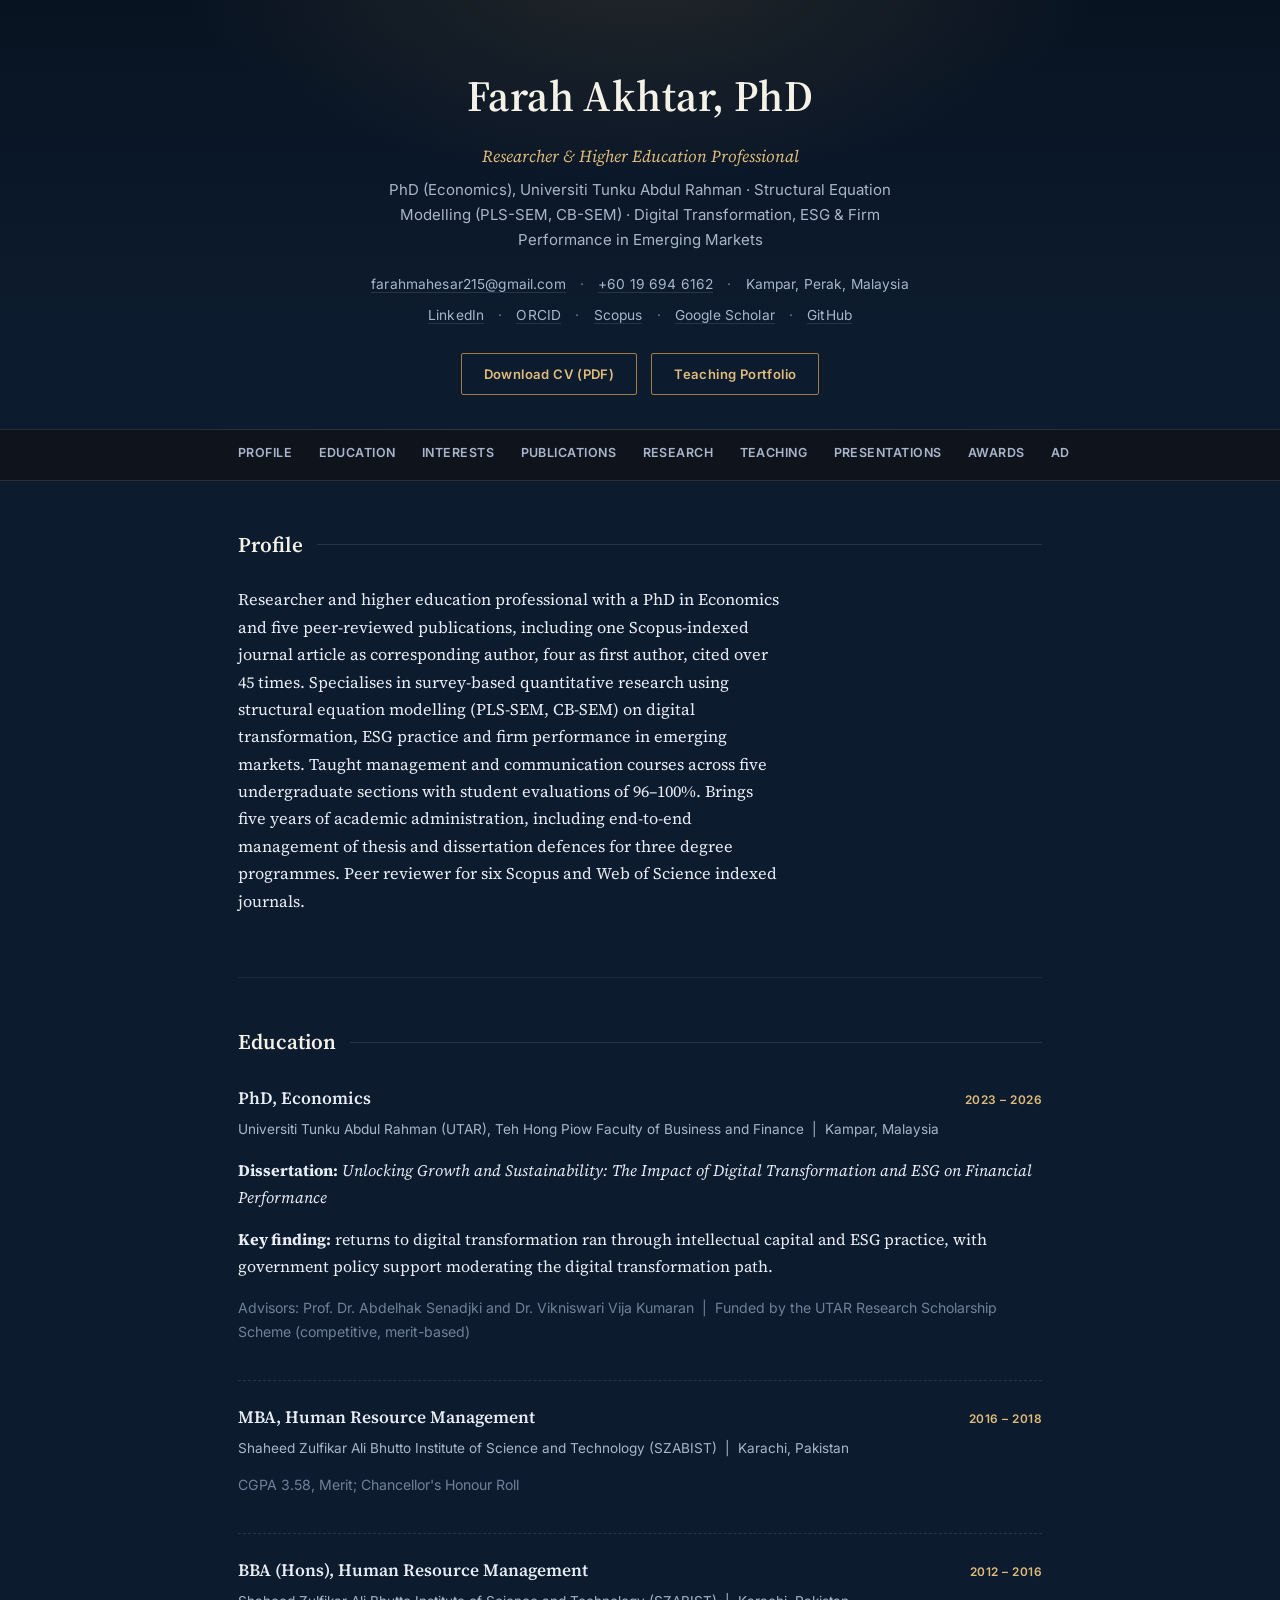
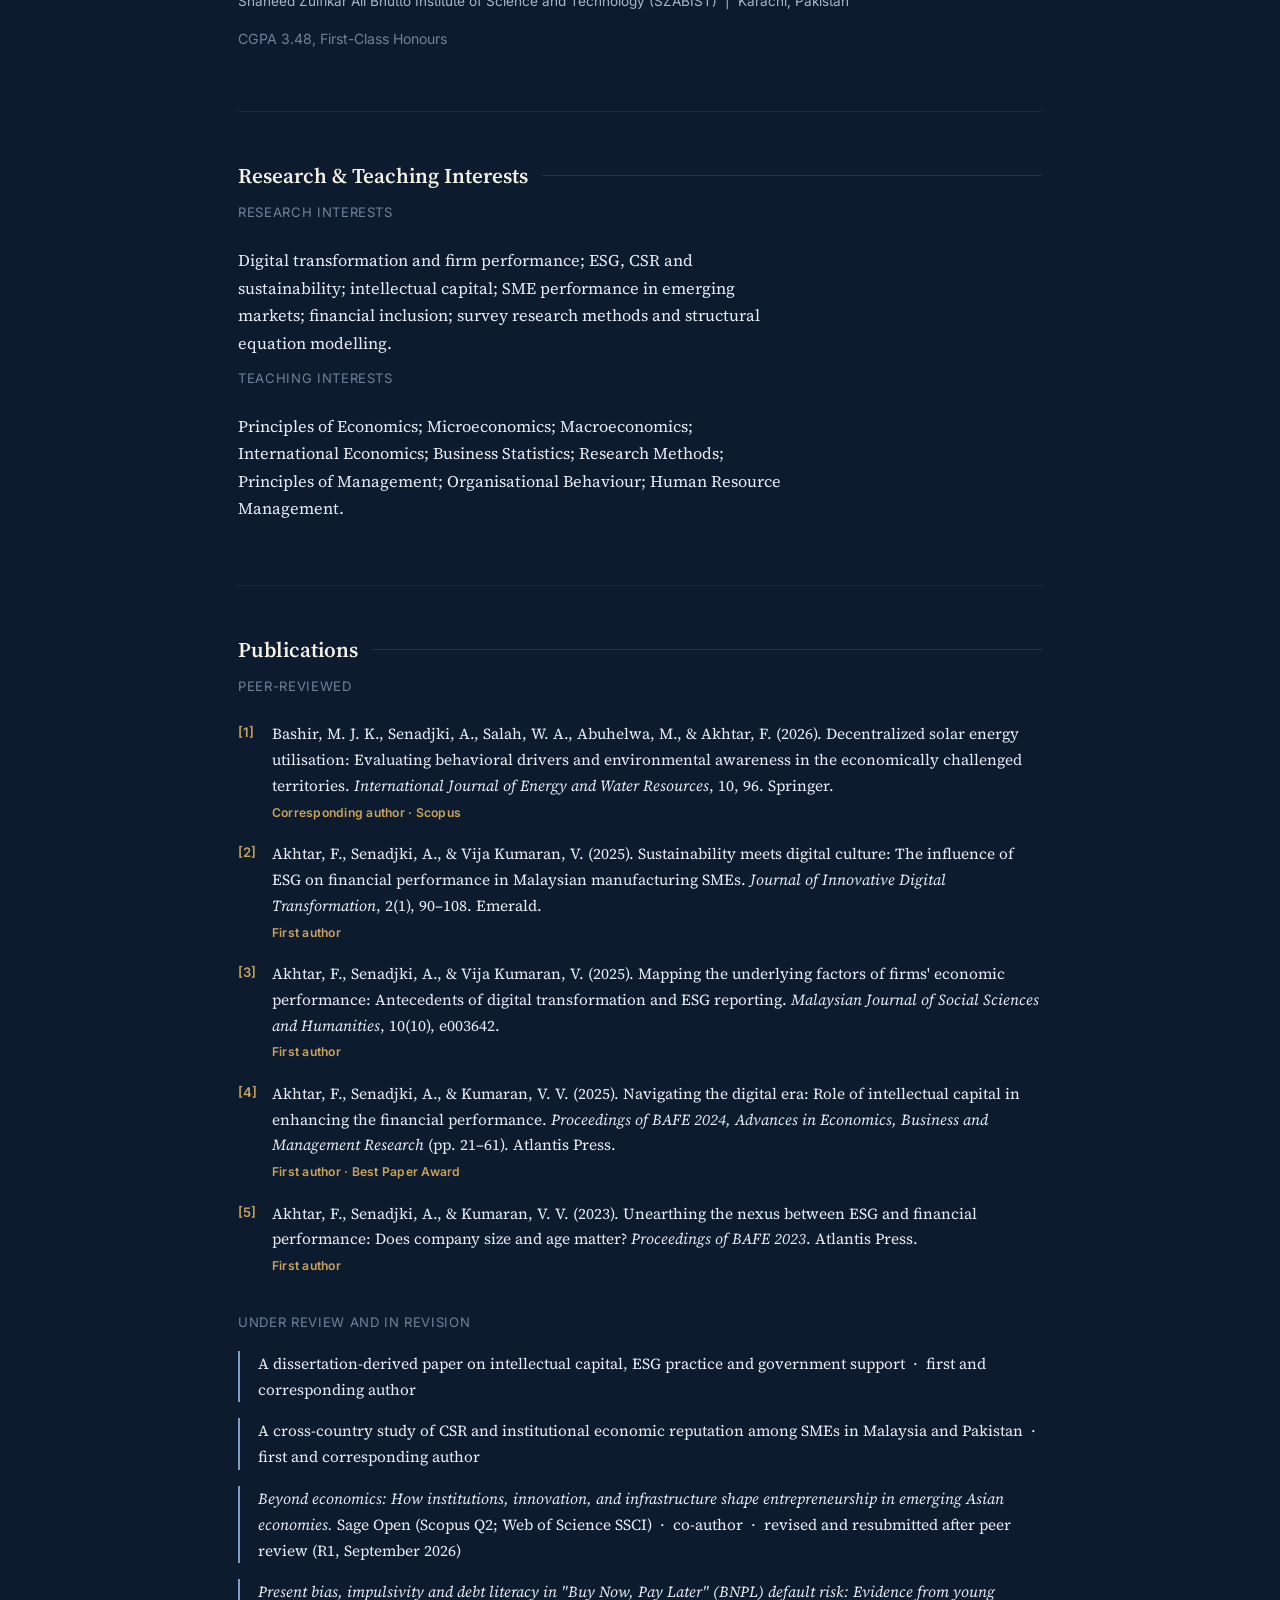
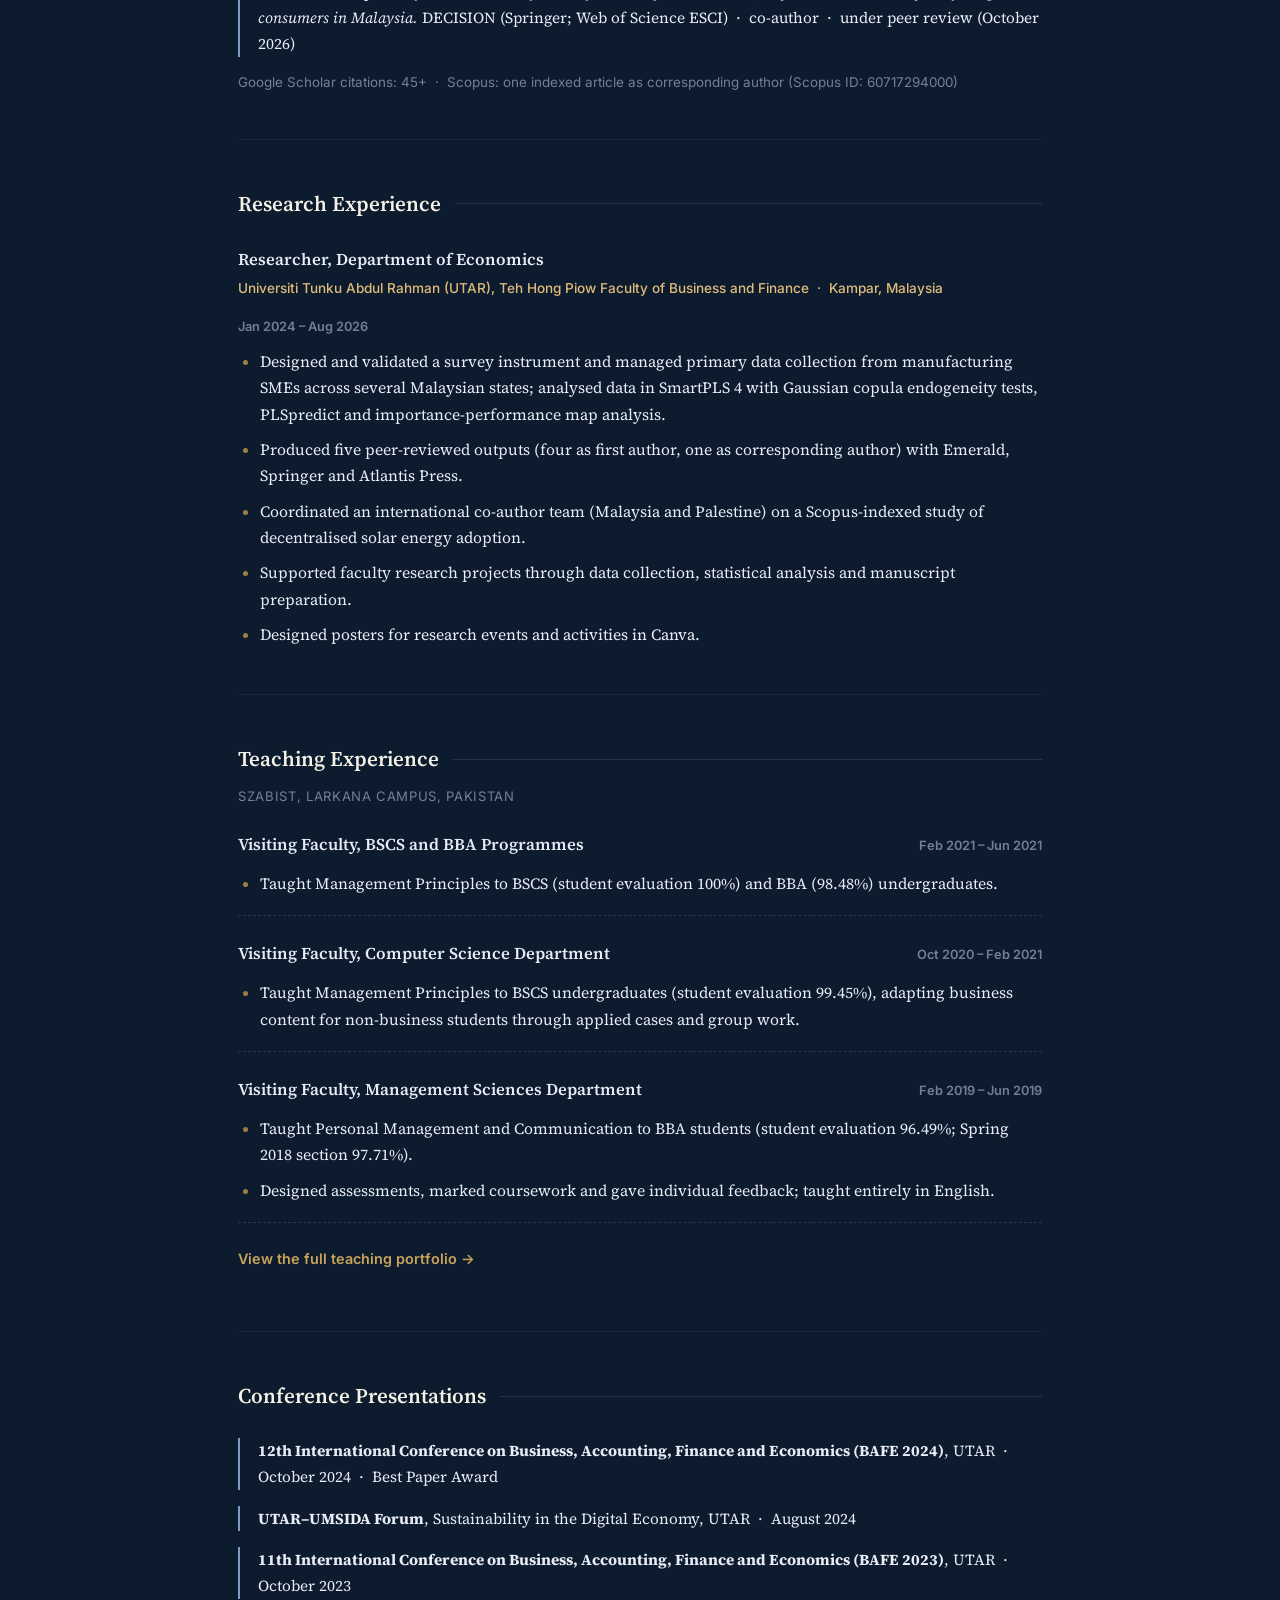
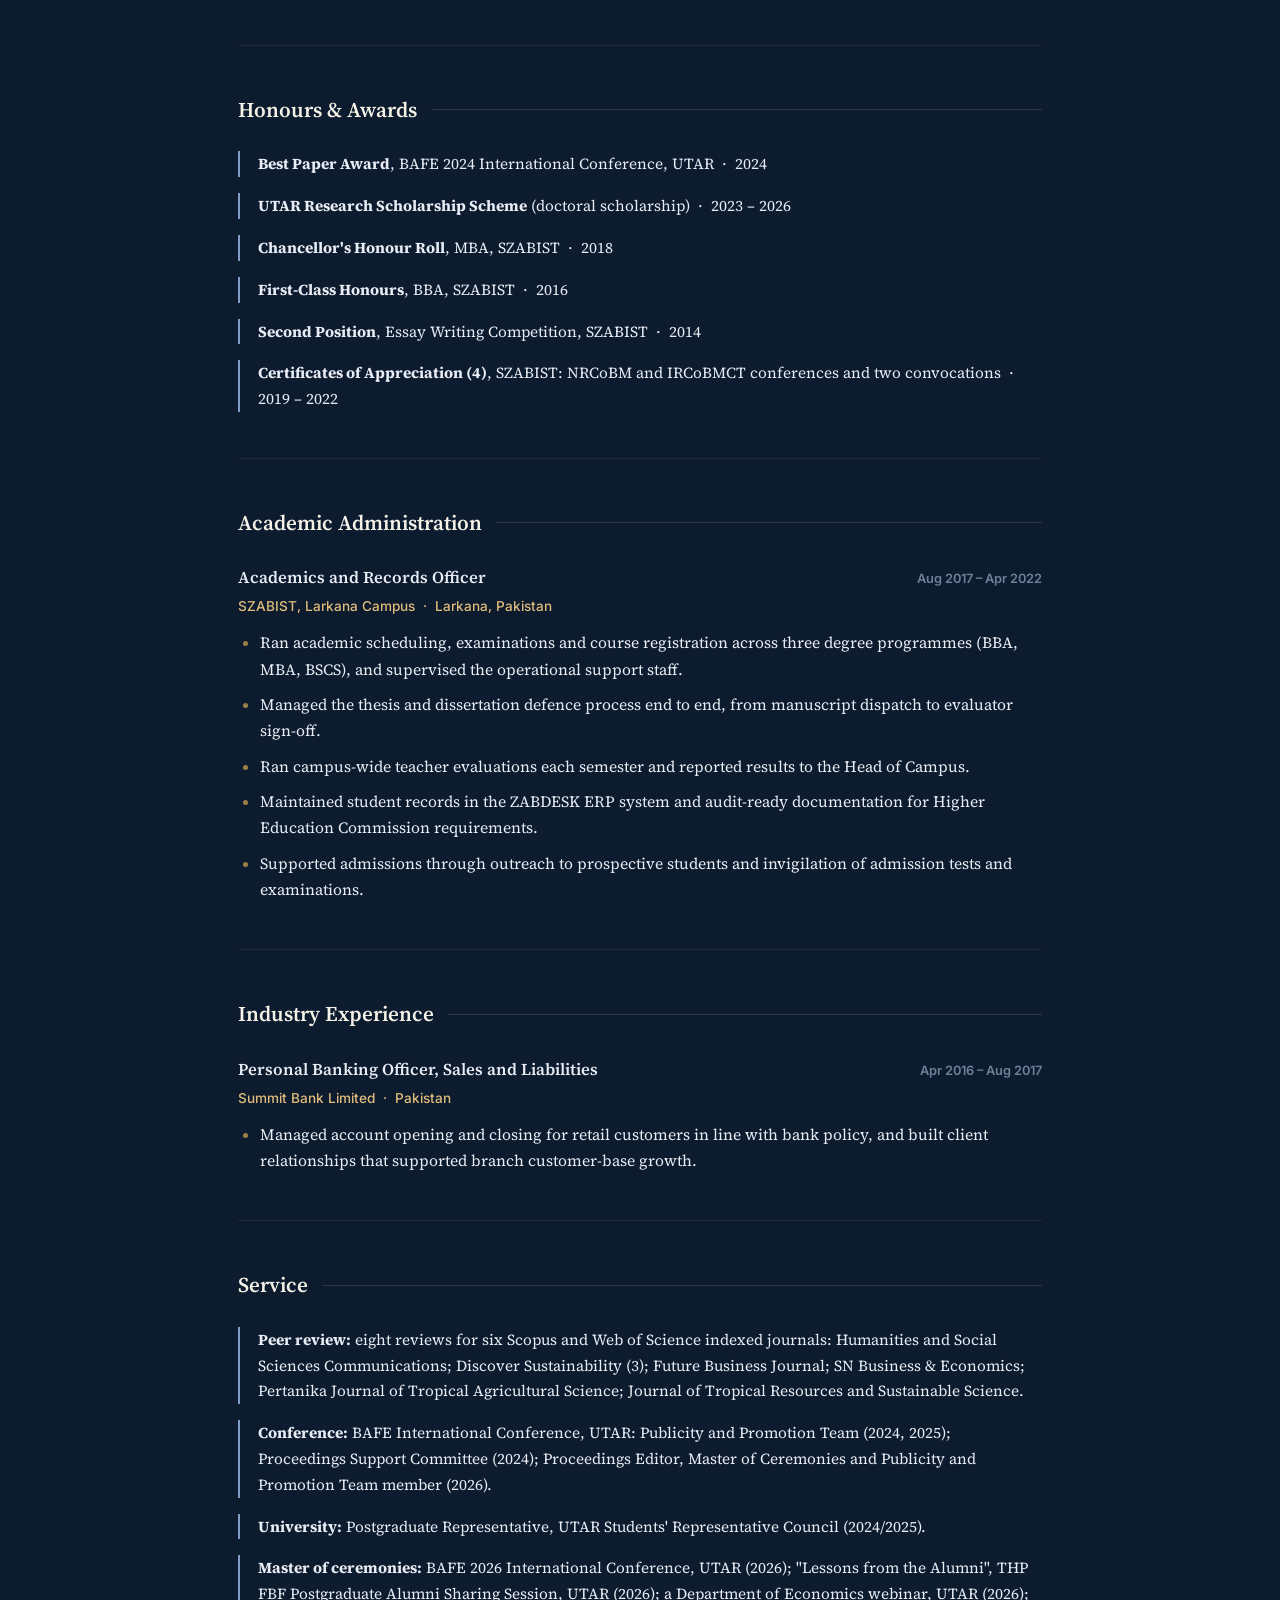
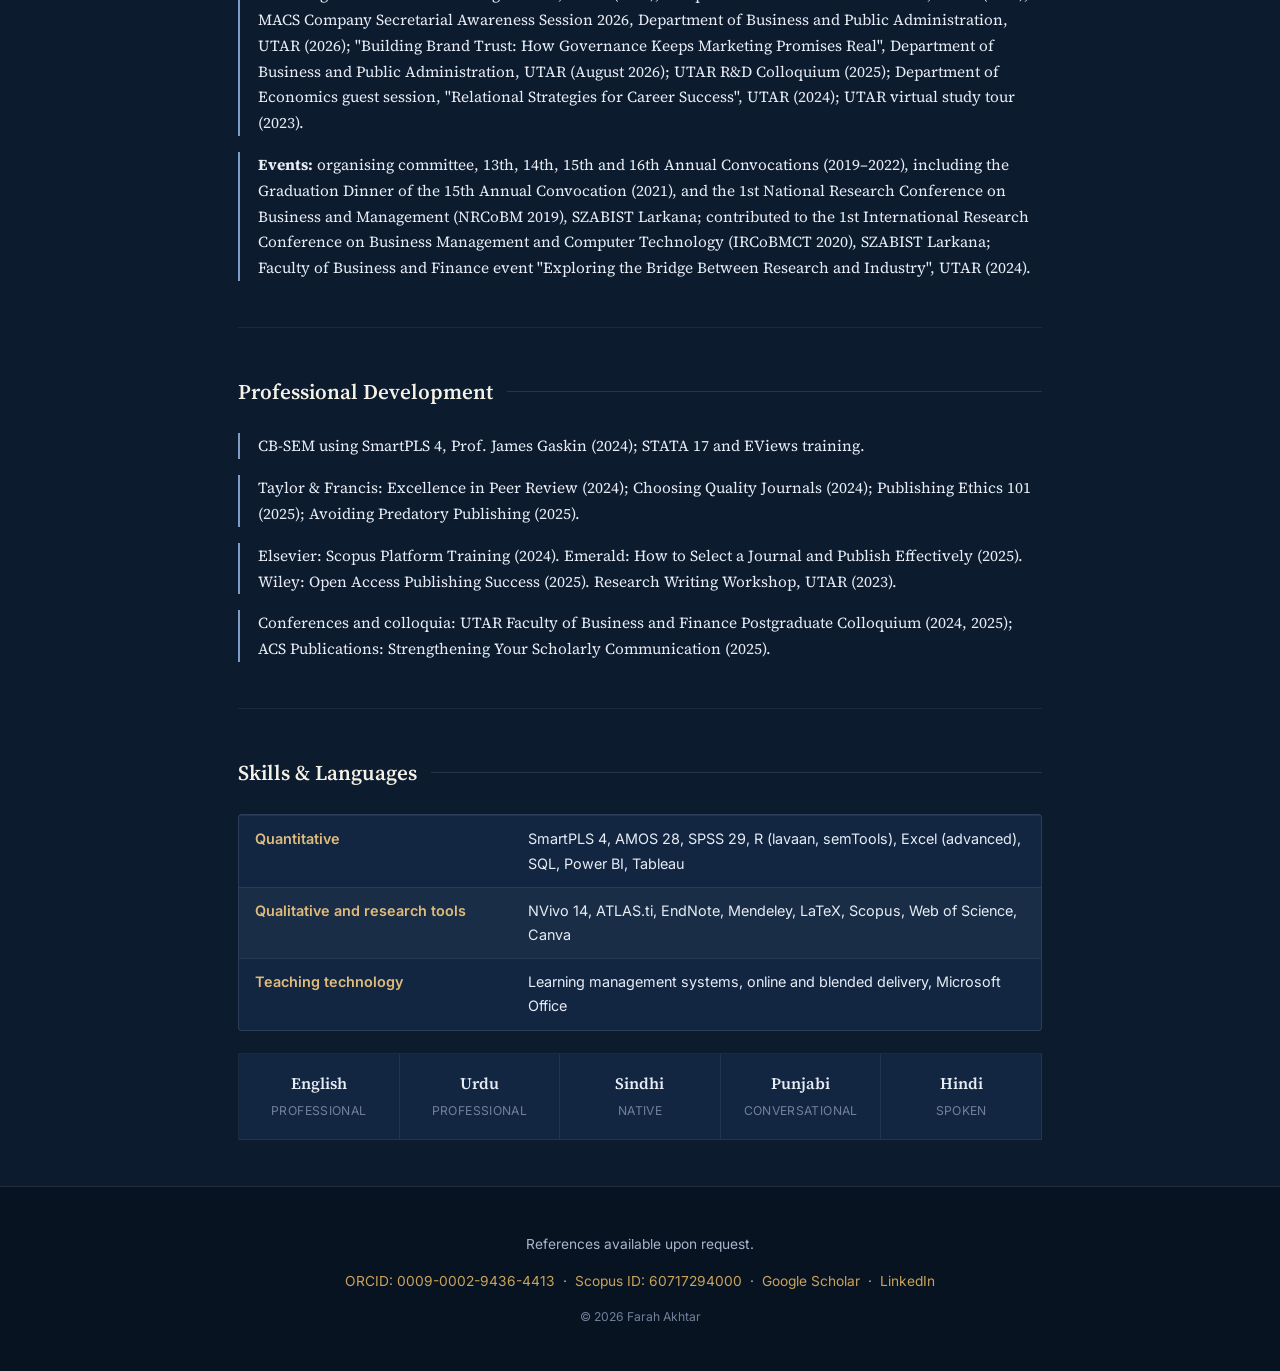
==== commit 46f7c1a9: "Name the two BPA department events emceed in 2026 Co-Authored-By: Claude Opus 5.5 <noreply@anthropic" ====
--- a/index.html
+++ b/index.html
@@ -296,7 +296,7 @@
       <li><strong>Peer review:</strong> eight reviews for six Scopus and Web of Science indexed journals: Humanities and Social Sciences Communications; Discover Sustainability (3); Future Business Journal; SN Business &amp; Economics; Pertanika Journal of Tropical Agricultural Science; Journal of Tropical Resources and Sustainable Science.</li>
       <li><strong>Conference:</strong> BAFE International Conference, UTAR: Publicity and Promotion Team (2024, 2025); Proceedings Support Committee (2024); Proceedings Editor, Master of Ceremonies and Publicity and Promotion Team member (2026).</li>
       <li><strong>University:</strong> Postgraduate Representative, UTAR Students' Representative Council (2024/2025).</li>
-      <li><strong>Master of ceremonies:</strong> BAFE 2026 International Conference, UTAR (2026); "Lessons from the Alumni", THP FBF Postgraduate Alumni Sharing Session, UTAR (2026); a Department of Economics webinar, UTAR (2026); a Department of Business and Public Administration talk, UTAR (2026); UTAR R&amp;D Colloquium (2025); Department of Economics guest session, "Relational Strategies for Career Success", UTAR (2024); UTAR virtual study tour (2023).</li>
+      <li><strong>Master of ceremonies:</strong> BAFE 2026 International Conference, UTAR (2026); "Lessons from the Alumni", THP FBF Postgraduate Alumni Sharing Session, UTAR (2026); a Department of Economics webinar, UTAR (2026); MACS Company Secretarial Awareness Session 2026, Department of Business and Public Administration, UTAR (2026); "Building Brand Trust: How Governance Keeps Marketing Promises Real", Department of Business and Public Administration, UTAR (August 2026); UTAR R&amp;D Colloquium (2025); Department of Economics guest session, "Relational Strategies for Career Success", UTAR (2024); UTAR virtual study tour (2023).</li>
       <li><strong>Events:</strong> organising committee, 13th, 14th, 15th and 16th Annual Convocations (2019–2022), including the Graduation Dinner of the 15th Annual Convocation (2021), and the 1st National Research Conference on Business and Management (NRCoBM 2019), SZABIST Larkana; contributed to the 1st International Research Conference on Business Management and Computer Technology (IRCoBMCT 2020), SZABIST Larkana; Faculty of Business and Finance event "Exploring the Bridge Between Research and Industry", UTAR (2024).</li>
     </ul>
   </section>
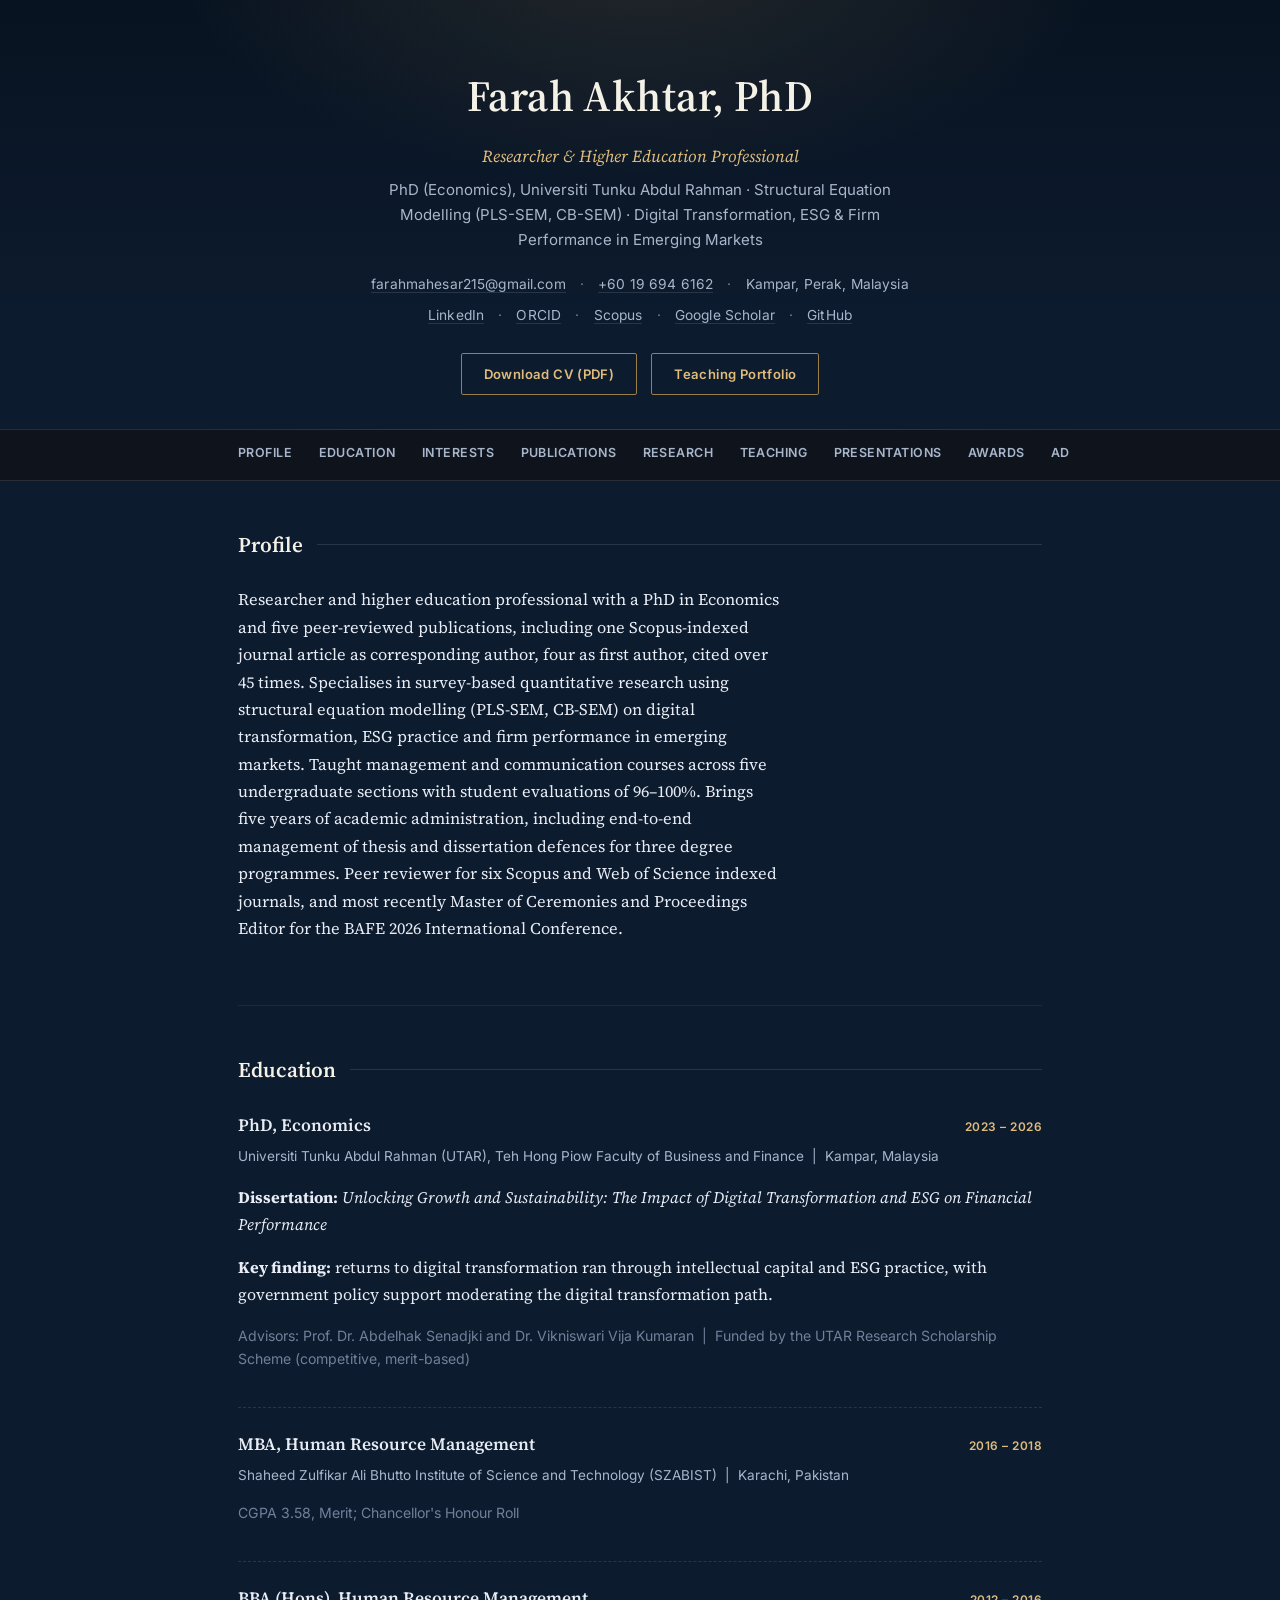
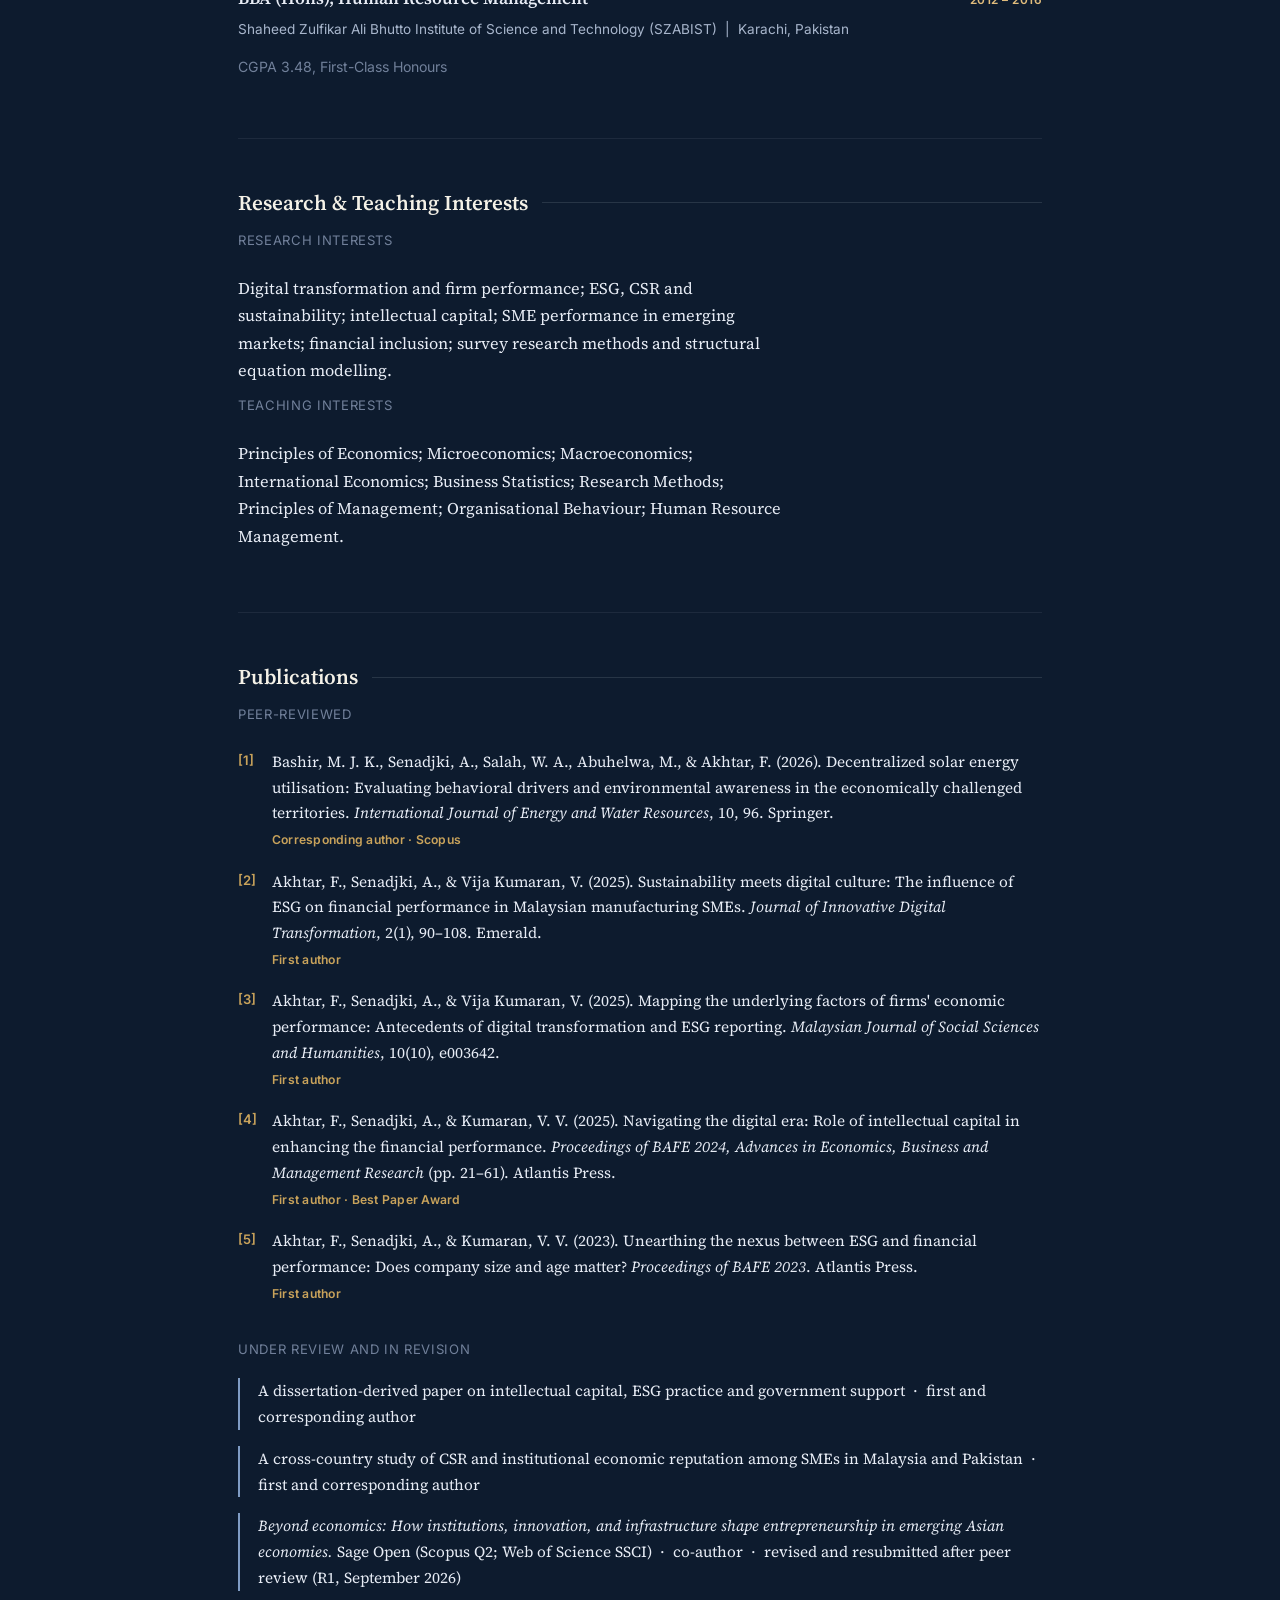
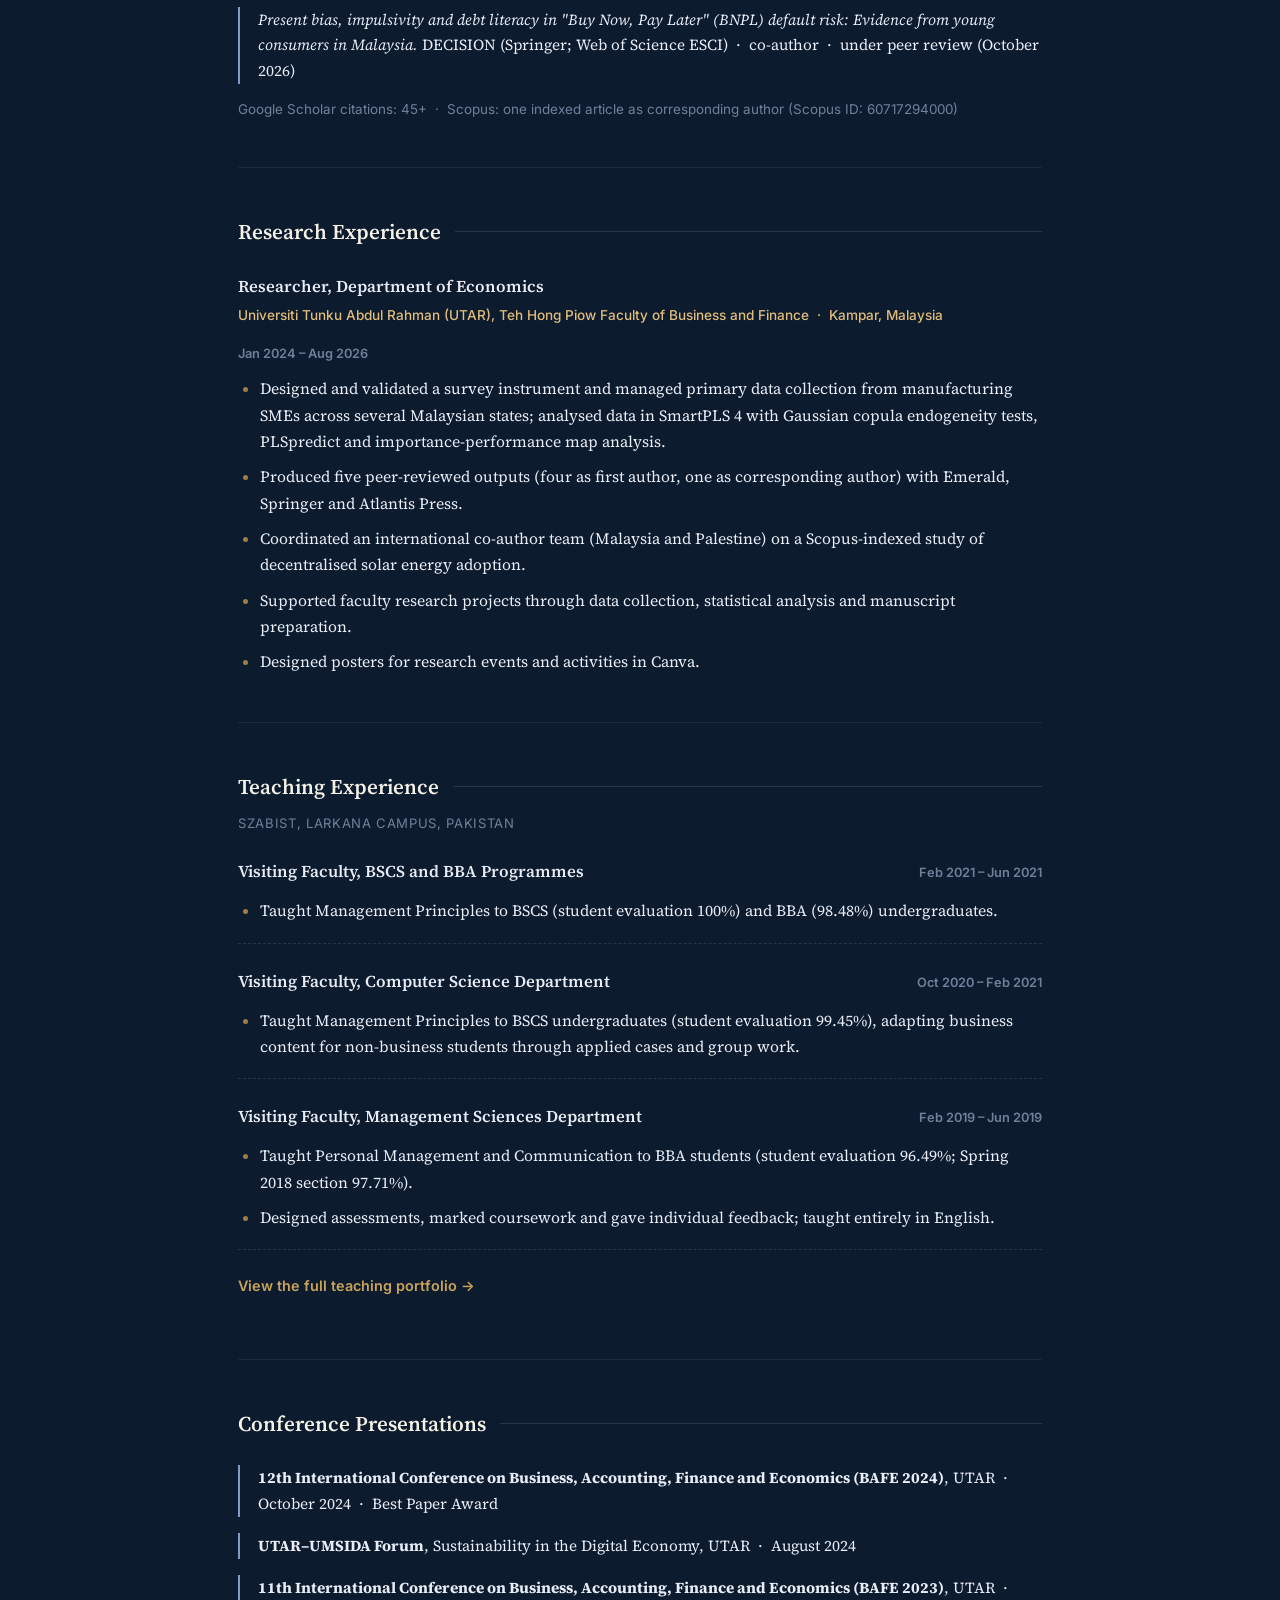
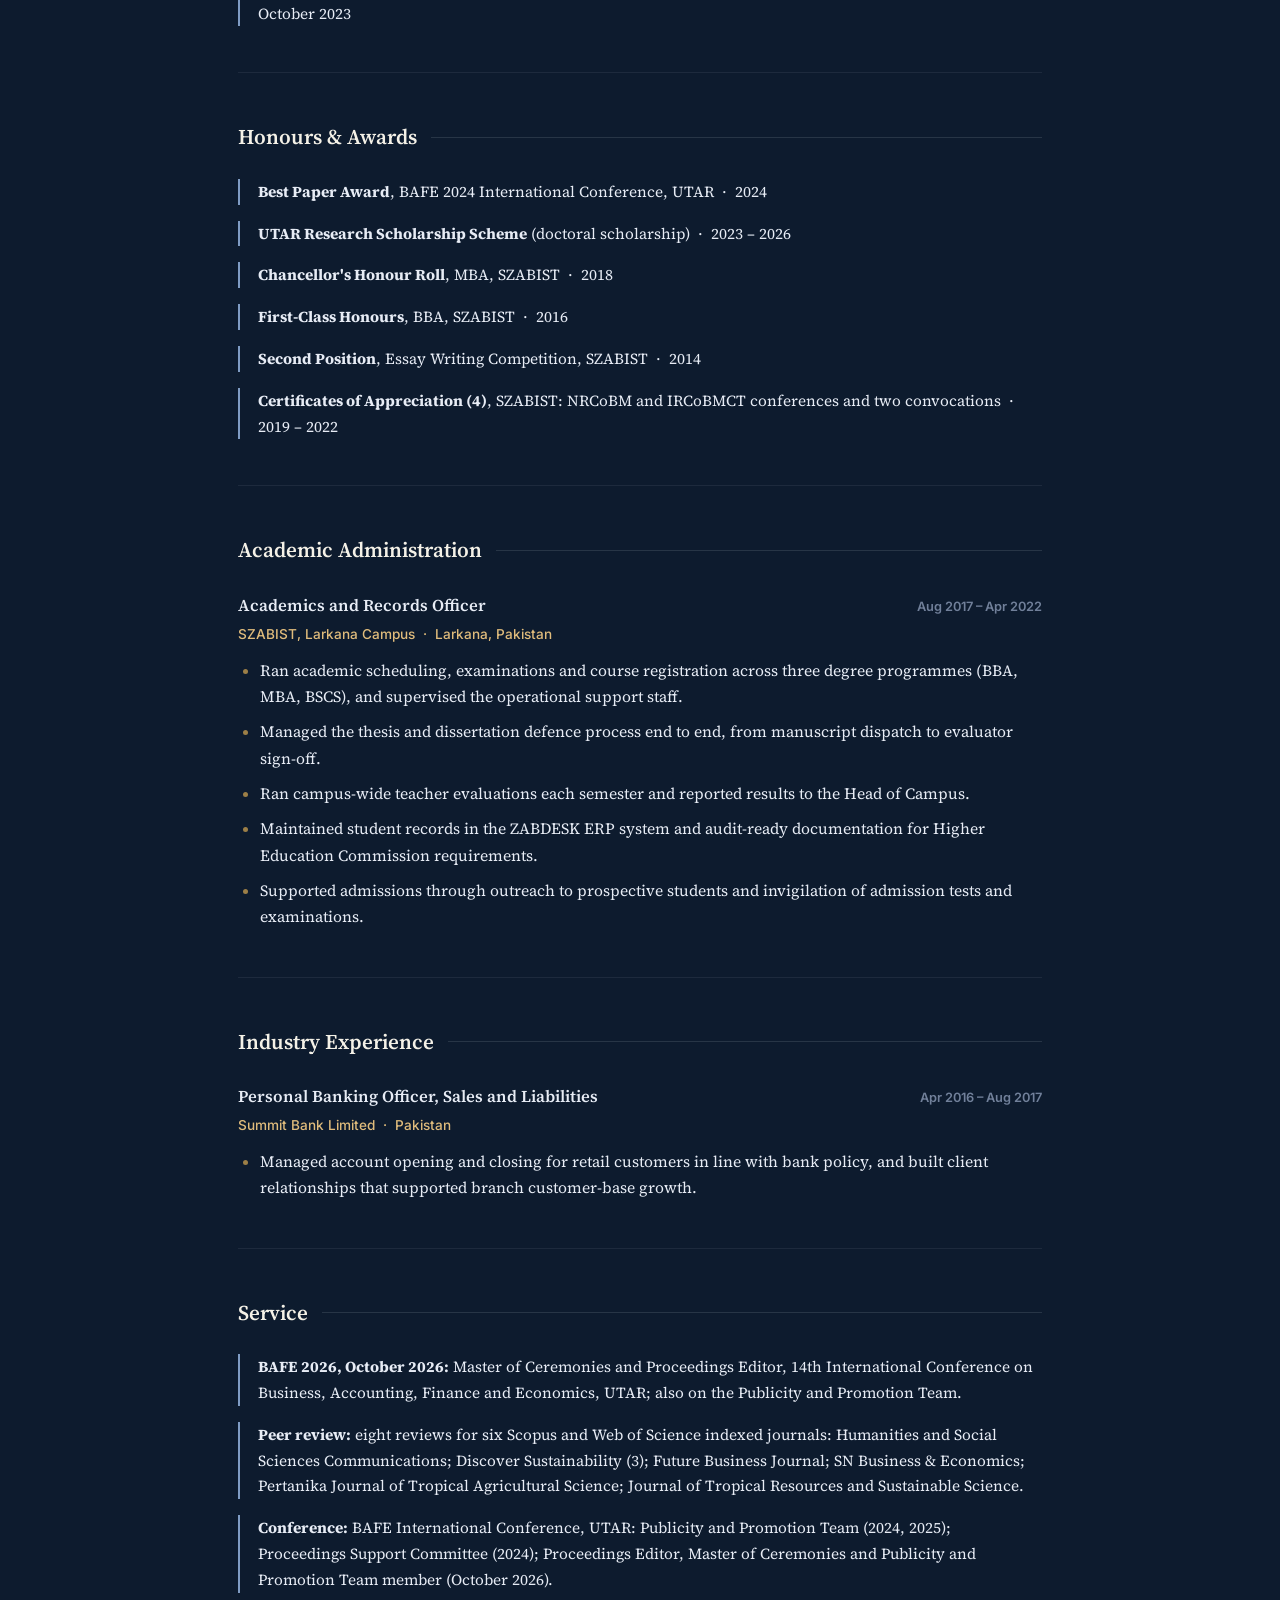
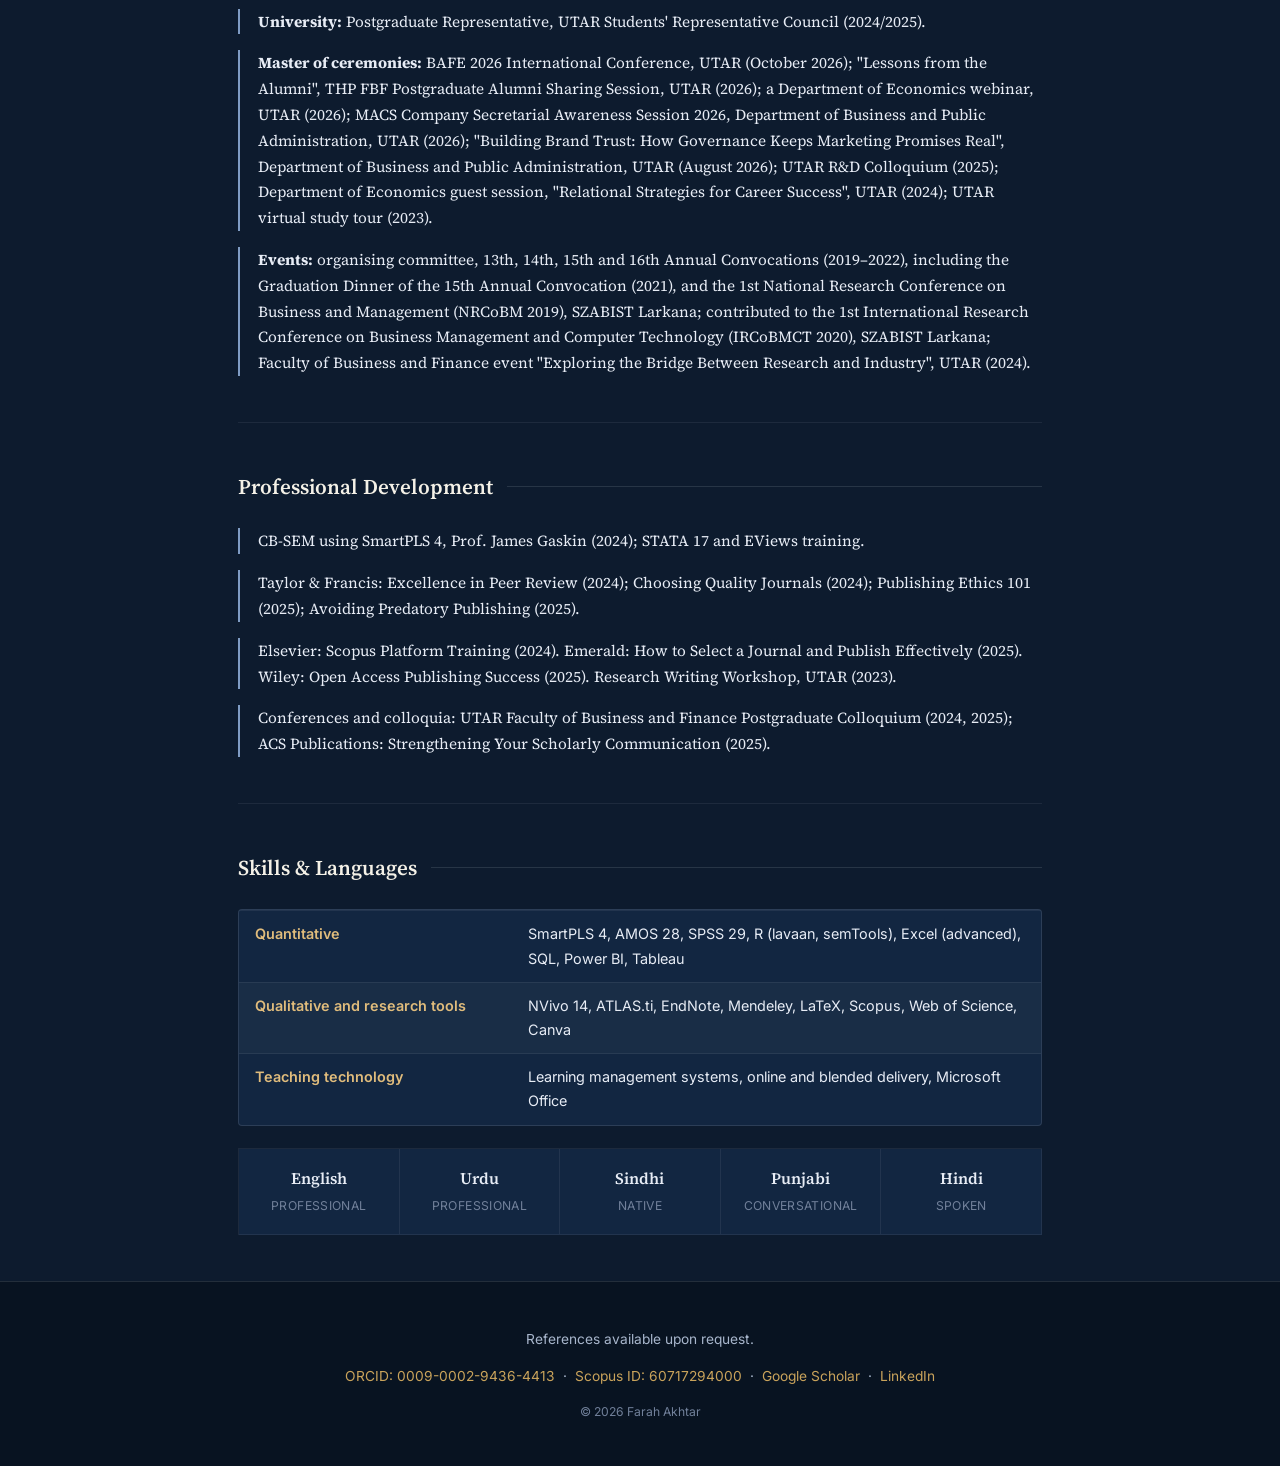
==== commit 7836bc67: "Highlight BAFE 2026 emcee and proceedings editor role Co-Authored-By: Claude Opus 5.5 <noreply@anthr" ====
--- a/index.html
+++ b/index.html
@@ -72,7 +72,8 @@
       CB-SEM) on digital transformation, ESG practice and firm performance in emerging markets. Taught management
       and communication courses across five undergraduate sections with student evaluations of 96–100%. Brings
       five years of academic administration, including end-to-end management of thesis and dissertation defences
-      for three degree programmes. Peer reviewer for six Scopus and Web of Science indexed journals.
+      for three degree programmes. Peer reviewer for six Scopus and Web of Science indexed journals, and most
+      recently Master of Ceremonies and Proceedings Editor for the BAFE 2026 International Conference.
     </p>
   </section>
 
@@ -293,10 +294,11 @@
   <section id="service" class="section">
     <h2>Service</h2>
     <ul class="award-list">
+      <li><strong>BAFE 2026, October 2026:</strong> Master of Ceremonies and Proceedings Editor, 14th International Conference on Business, Accounting, Finance and Economics, UTAR; also on the Publicity and Promotion Team.</li>
       <li><strong>Peer review:</strong> eight reviews for six Scopus and Web of Science indexed journals: Humanities and Social Sciences Communications; Discover Sustainability (3); Future Business Journal; SN Business &amp; Economics; Pertanika Journal of Tropical Agricultural Science; Journal of Tropical Resources and Sustainable Science.</li>
-      <li><strong>Conference:</strong> BAFE International Conference, UTAR: Publicity and Promotion Team (2024, 2025); Proceedings Support Committee (2024); Proceedings Editor, Master of Ceremonies and Publicity and Promotion Team member (2026).</li>
+      <li><strong>Conference:</strong> BAFE International Conference, UTAR: Publicity and Promotion Team (2024, 2025); Proceedings Support Committee (2024); Proceedings Editor, Master of Ceremonies and Publicity and Promotion Team member (October 2026).</li>
       <li><strong>University:</strong> Postgraduate Representative, UTAR Students' Representative Council (2024/2025).</li>
-      <li><strong>Master of ceremonies:</strong> BAFE 2026 International Conference, UTAR (2026); "Lessons from the Alumni", THP FBF Postgraduate Alumni Sharing Session, UTAR (2026); a Department of Economics webinar, UTAR (2026); MACS Company Secretarial Awareness Session 2026, Department of Business and Public Administration, UTAR (2026); "Building Brand Trust: How Governance Keeps Marketing Promises Real", Department of Business and Public Administration, UTAR (August 2026); UTAR R&amp;D Colloquium (2025); Department of Economics guest session, "Relational Strategies for Career Success", UTAR (2024); UTAR virtual study tour (2023).</li>
+      <li><strong>Master of ceremonies:</strong> BAFE 2026 International Conference, UTAR (October 2026); "Lessons from the Alumni", THP FBF Postgraduate Alumni Sharing Session, UTAR (2026); a Department of Economics webinar, UTAR (2026); MACS Company Secretarial Awareness Session 2026, Department of Business and Public Administration, UTAR (2026); "Building Brand Trust: How Governance Keeps Marketing Promises Real", Department of Business and Public Administration, UTAR (August 2026); UTAR R&amp;D Colloquium (2025); Department of Economics guest session, "Relational Strategies for Career Success", UTAR (2024); UTAR virtual study tour (2023).</li>
       <li><strong>Events:</strong> organising committee, 13th, 14th, 15th and 16th Annual Convocations (2019–2022), including the Graduation Dinner of the 15th Annual Convocation (2021), and the 1st National Research Conference on Business and Management (NRCoBM 2019), SZABIST Larkana; contributed to the 1st International Research Conference on Business Management and Computer Technology (IRCoBMCT 2020), SZABIST Larkana; Faculty of Business and Finance event "Exploring the Bridge Between Research and Industry", UTAR (2024).</li>
     </ul>
   </section>
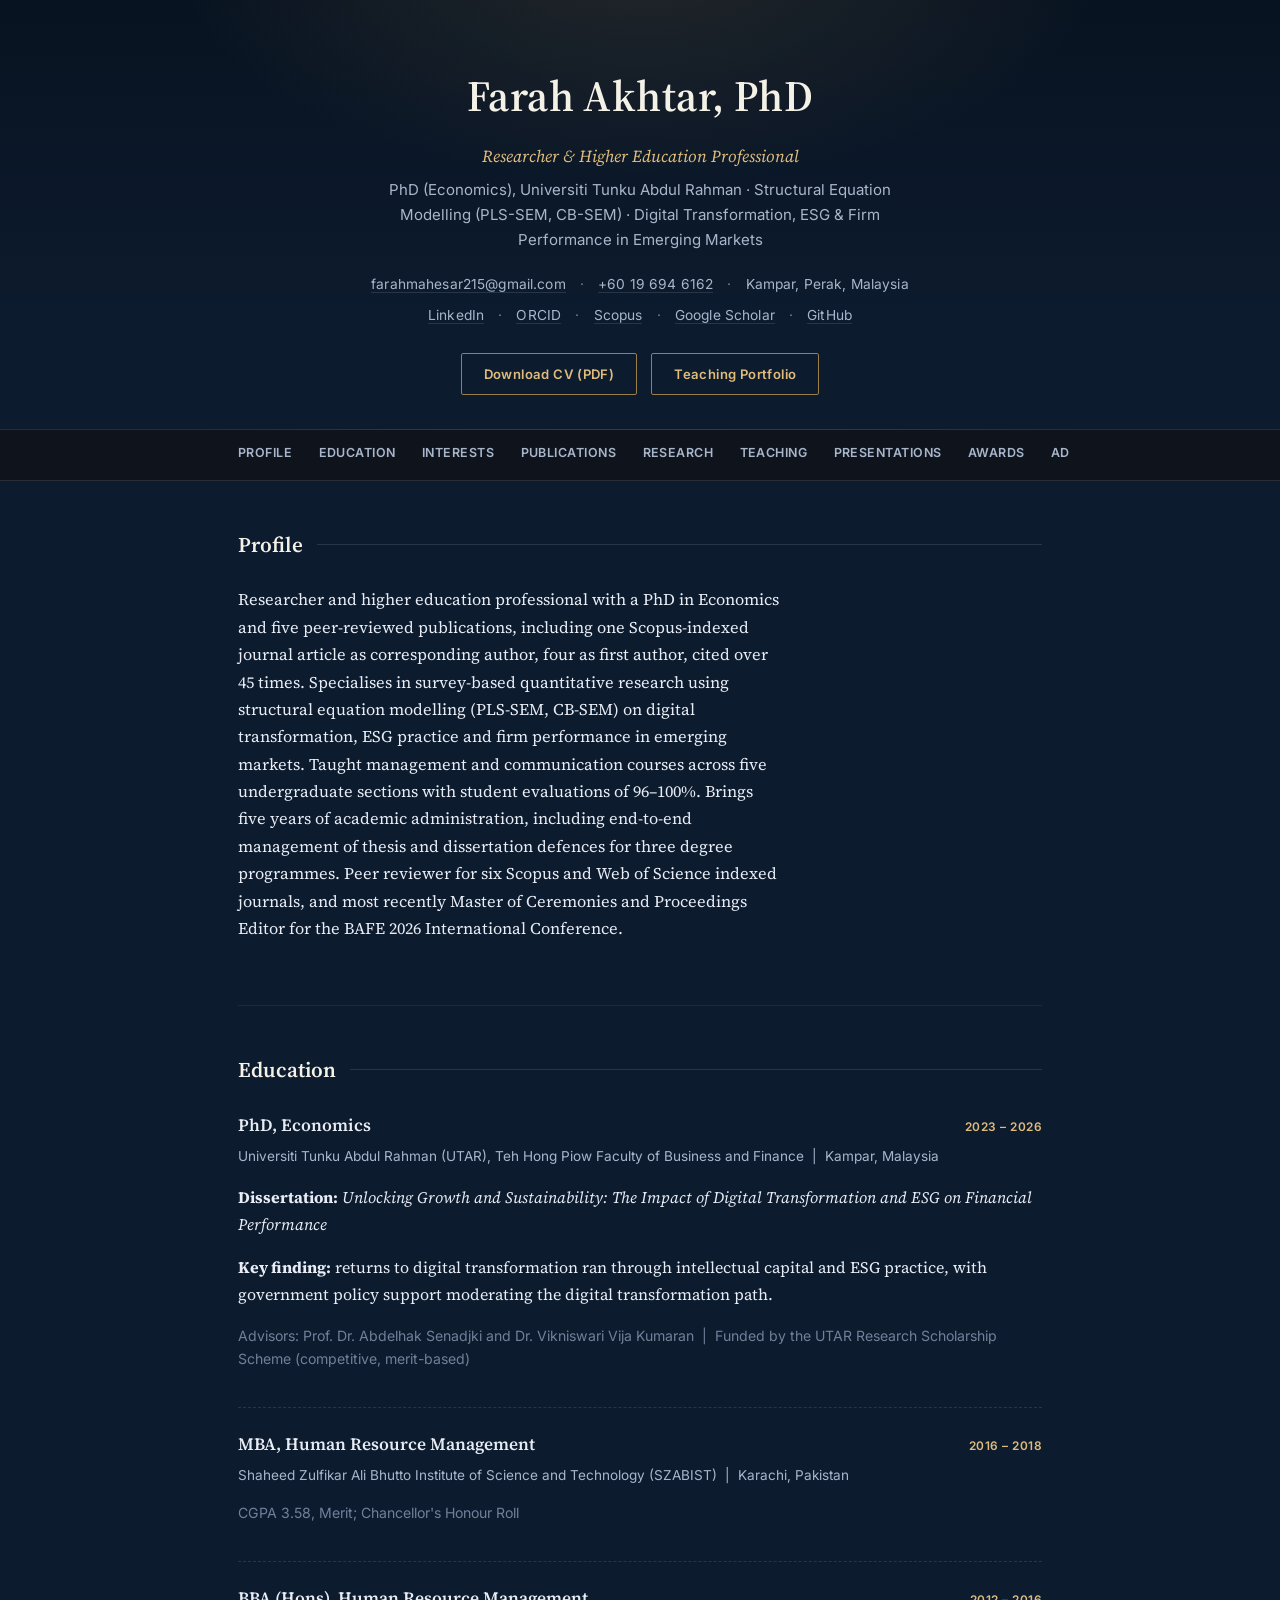
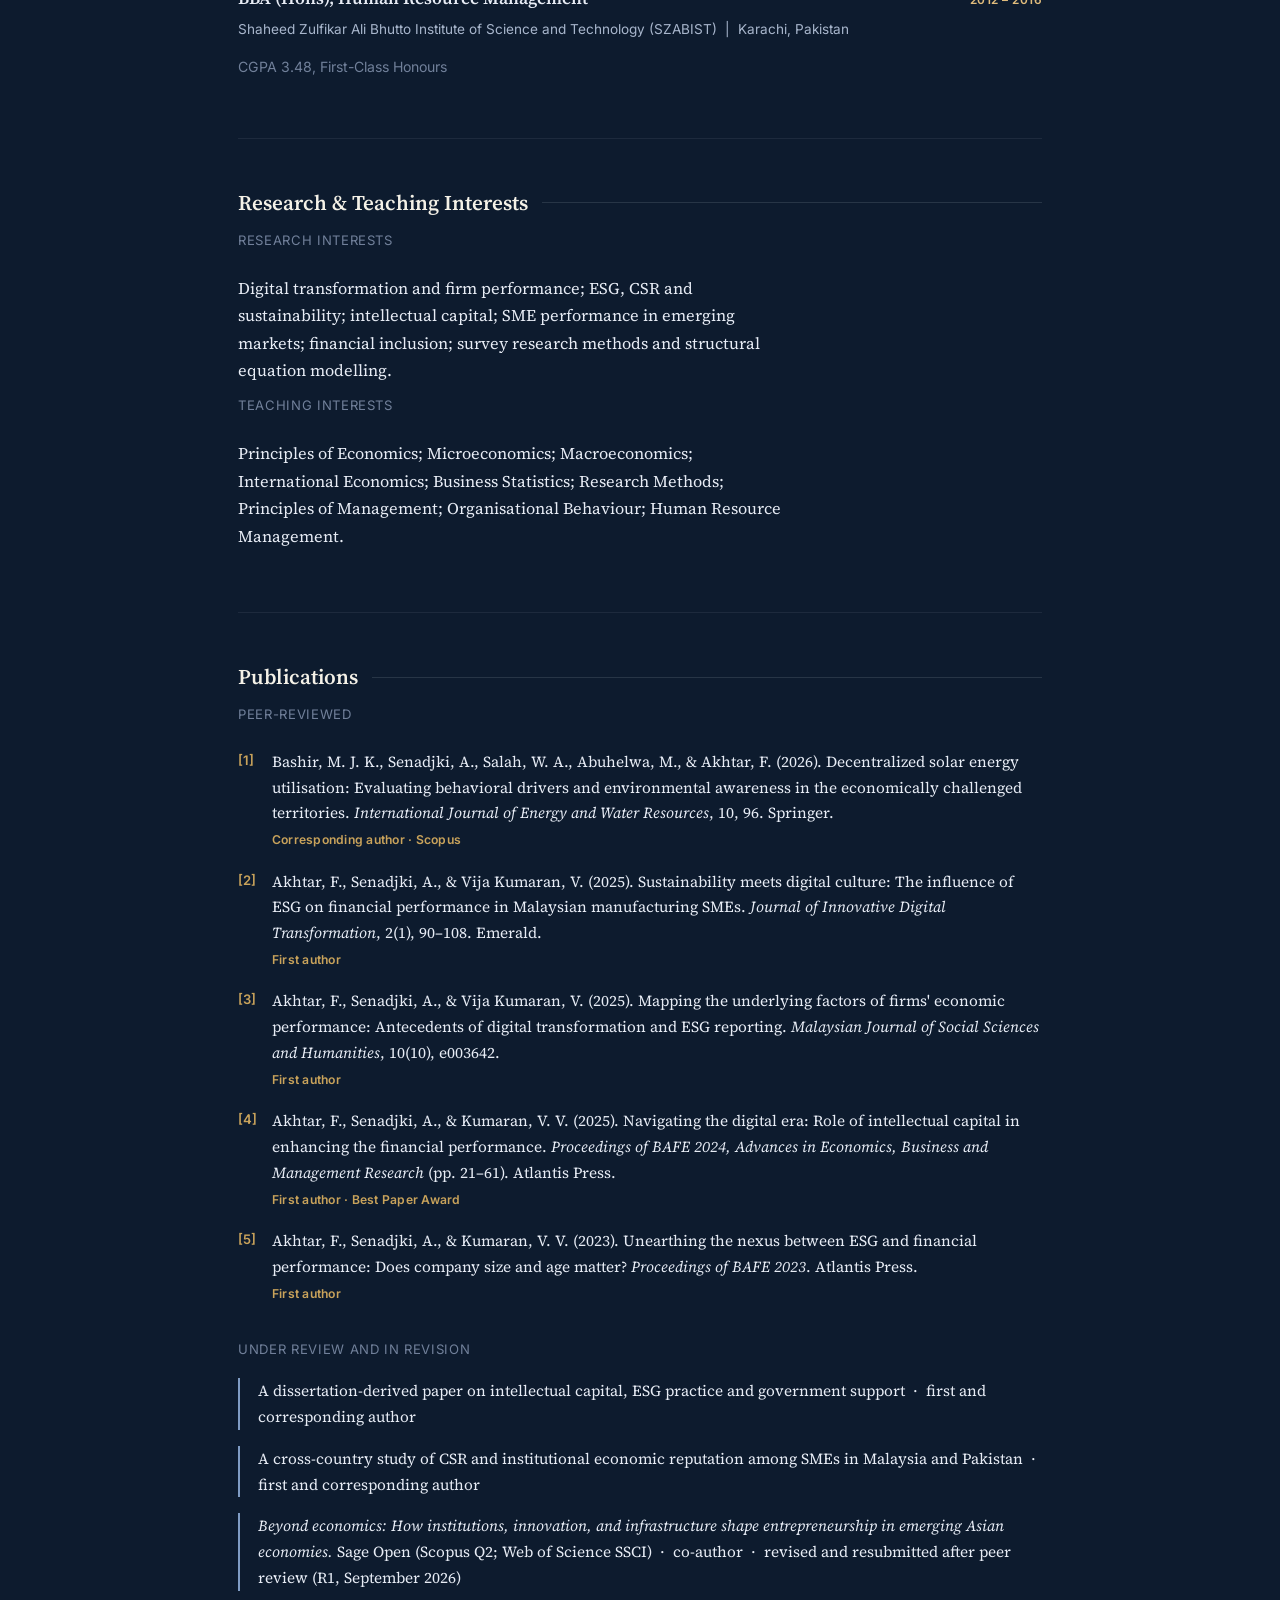
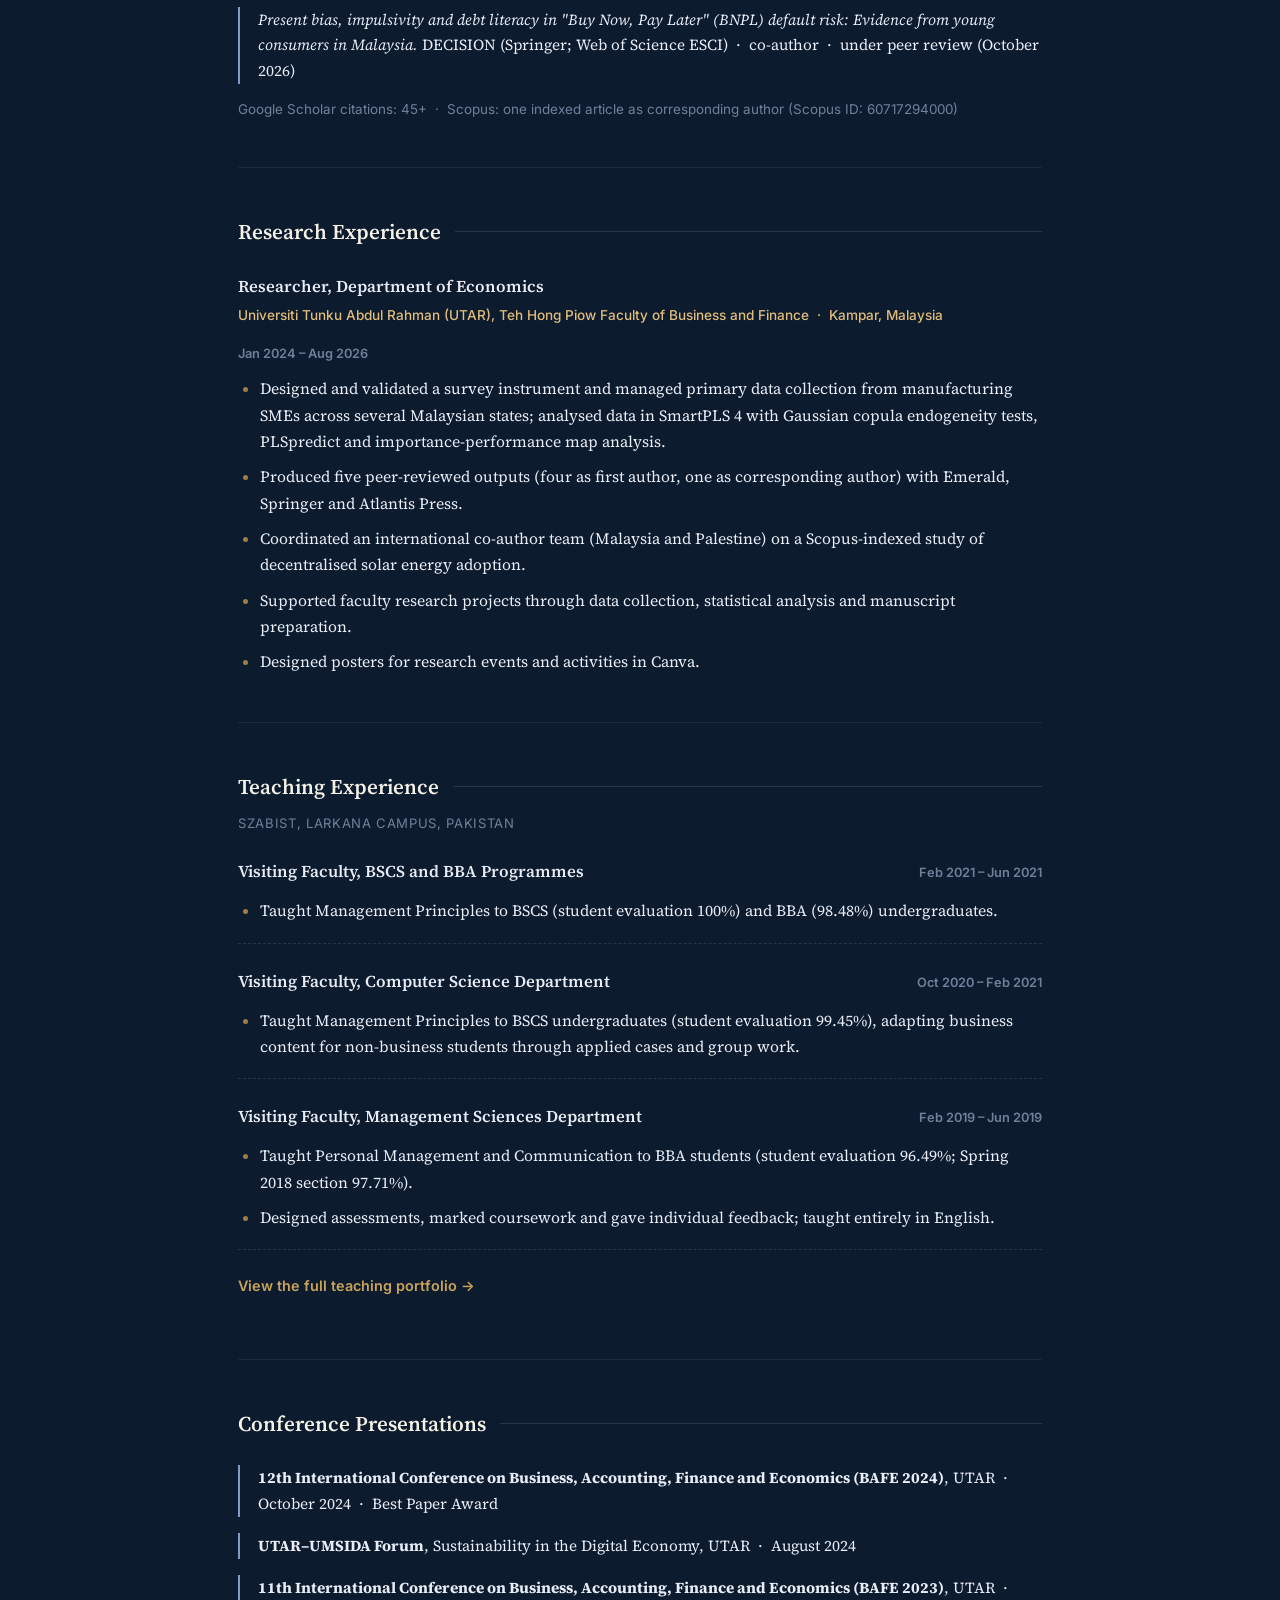
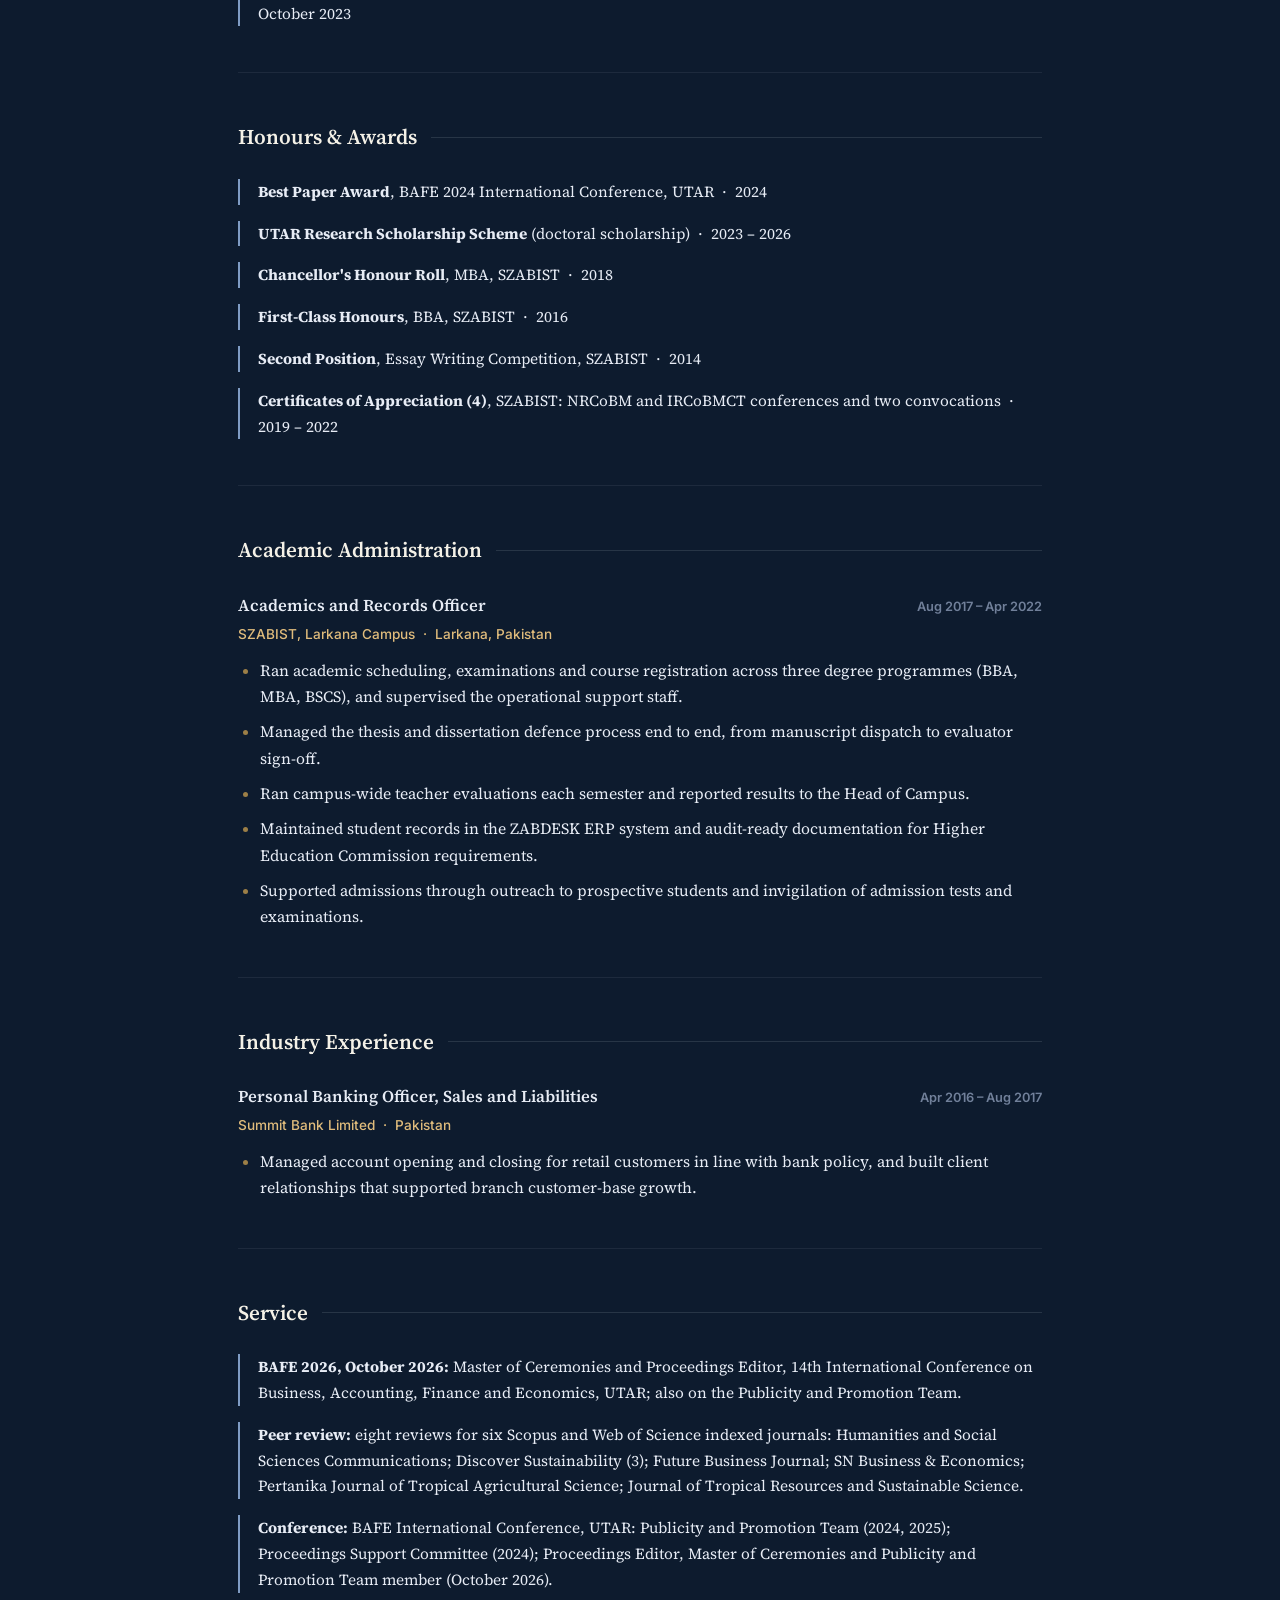
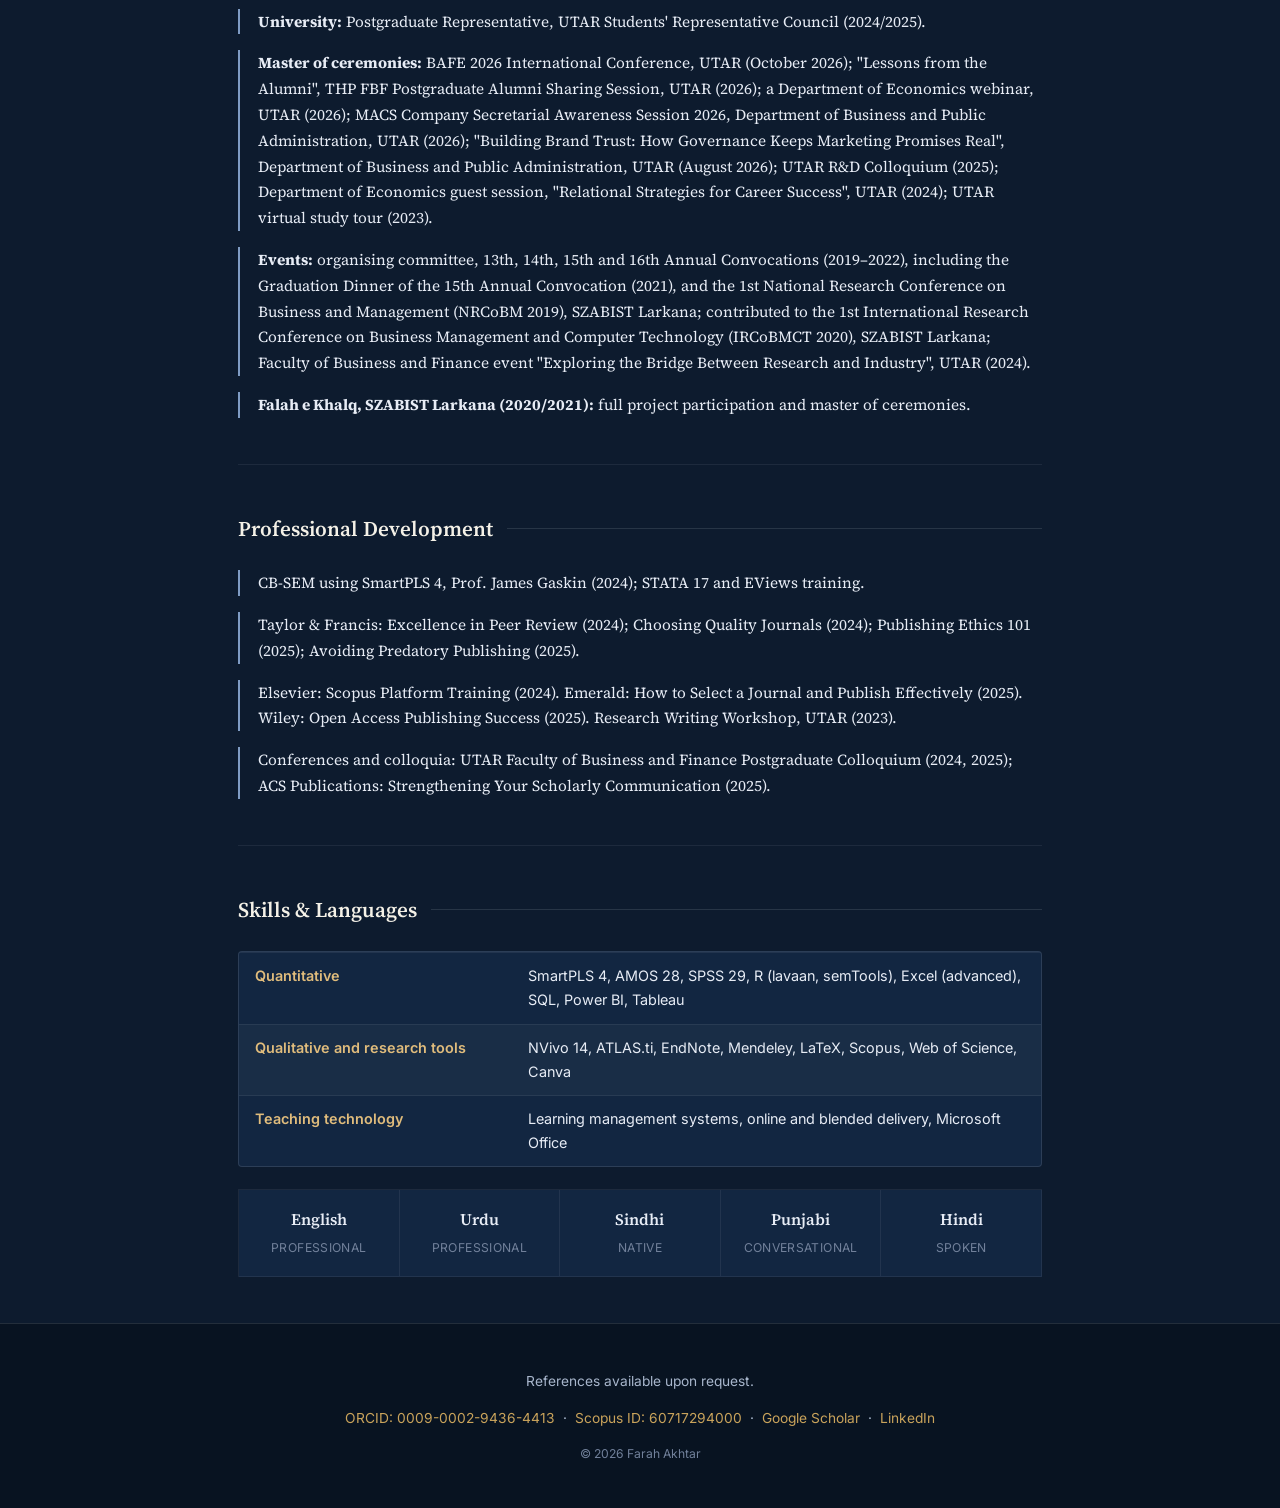
==== commit 7aceaa44: "Add Falah e Khalq project to service section Co-Authored-By: Claude Opus 5.5 <noreply@anthropic.com>" ====
--- a/index.html
+++ b/index.html
@@ -300,6 +300,7 @@
       <li><strong>University:</strong> Postgraduate Representative, UTAR Students' Representative Council (2024/2025).</li>
       <li><strong>Master of ceremonies:</strong> BAFE 2026 International Conference, UTAR (October 2026); "Lessons from the Alumni", THP FBF Postgraduate Alumni Sharing Session, UTAR (2026); a Department of Economics webinar, UTAR (2026); MACS Company Secretarial Awareness Session 2026, Department of Business and Public Administration, UTAR (2026); "Building Brand Trust: How Governance Keeps Marketing Promises Real", Department of Business and Public Administration, UTAR (August 2026); UTAR R&amp;D Colloquium (2025); Department of Economics guest session, "Relational Strategies for Career Success", UTAR (2024); UTAR virtual study tour (2023).</li>
       <li><strong>Events:</strong> organising committee, 13th, 14th, 15th and 16th Annual Convocations (2019–2022), including the Graduation Dinner of the 15th Annual Convocation (2021), and the 1st National Research Conference on Business and Management (NRCoBM 2019), SZABIST Larkana; contributed to the 1st International Research Conference on Business Management and Computer Technology (IRCoBMCT 2020), SZABIST Larkana; Faculty of Business and Finance event "Exploring the Bridge Between Research and Industry", UTAR (2024).</li>
+      <li><strong>Falah e Khalq, SZABIST Larkana (2020/2021):</strong> full project participation and master of ceremonies.</li>
     </ul>
   </section>
 
